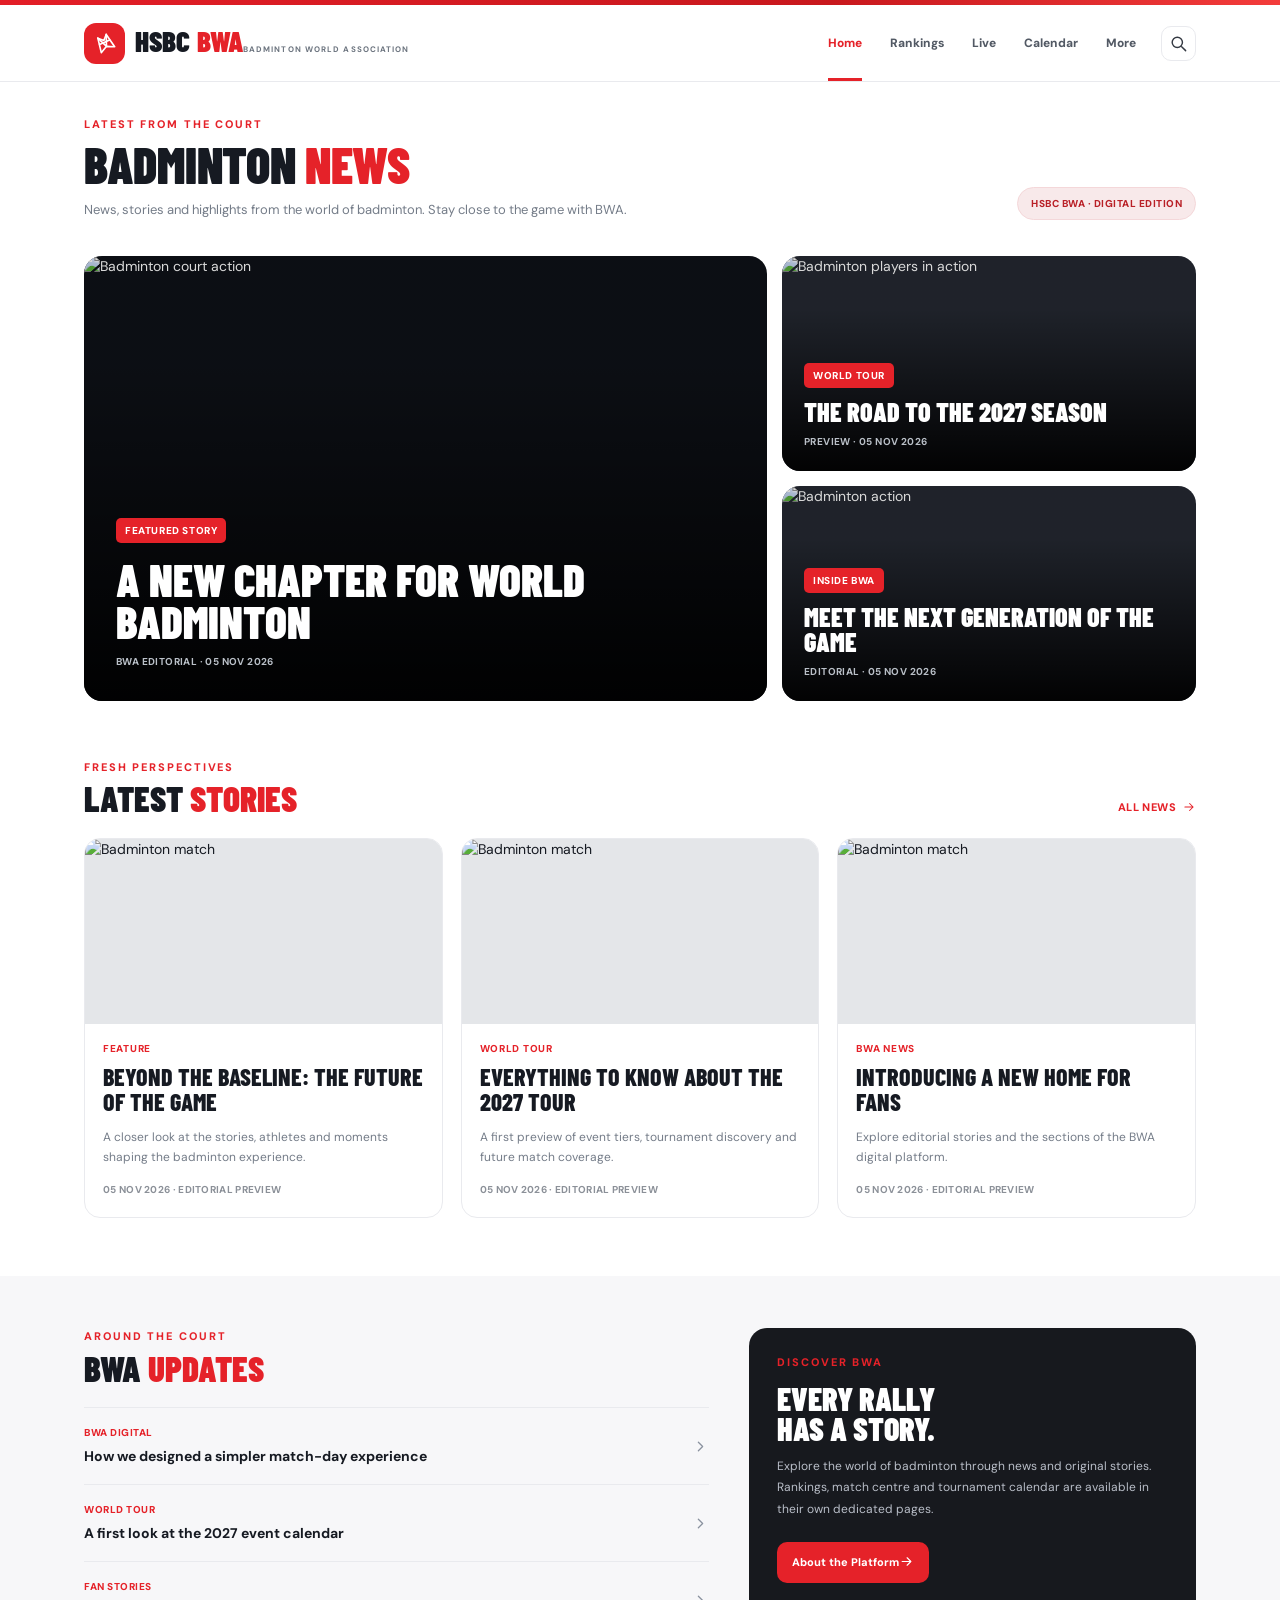
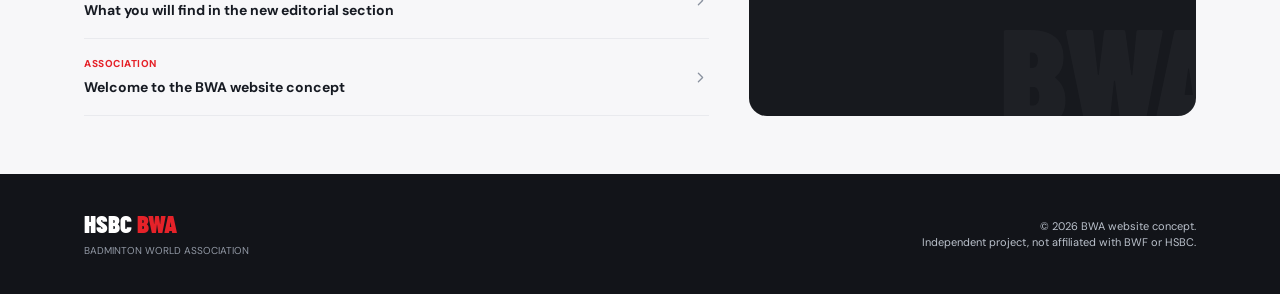
==== index.html @ 0c2446fe "Add files via upload" ====
<!doctype html><html lang="en"><head><meta charset="utf-8"><meta name="viewport" content="width=device-width,initial-scale=1"><meta name="theme-color" content="#171719"><meta name="description" content="HSBC BWA - Badminton World Association fan project concept website"><title>Home | HSBC BWA</title><link rel="stylesheet" href="styles.css"></head><body><div class="mini-top"></div><header class="header"><div class="wrap header-row"><a class="brand" href="index.html" aria-label="HSBC BWA Home"><span class="logo"><svg width="22" height="22" viewBox="0 0 24 24" fill="none" stroke="currentColor" stroke-width="1.8" stroke-linecap="round" stroke-linejoin="round" aria-hidden="true"><path d="M7 4 4 20l8-4 8 4-3-16-5 5z"/><path d="m7 4 5 12 5-12M6 11h12"/></svg></span><span><span class="brand-title">HSBC <span>BWA</span></span><span class="brand-sub">BADMINTON WORLD ASSOCIATION</span></span></a><nav class="desktop-nav" aria-label="Main navigation"><a href="index.html" class="desktop-link active">Home</a><a href="rankings.html" class="desktop-link ">Rankings</a><a href="live.html" class="desktop-link ">Live</a><a href="calendar.html" class="desktop-link ">Calendar</a><a href="more.html" class="desktop-link ">More</a></nav><button class="header-action" type="button" aria-label="Search site" id="searchOpen"><svg width="19" height="19" viewBox="0 0 24 24" fill="none" stroke="currentColor" stroke-width="1.8" stroke-linecap="round" stroke-linejoin="round" aria-hidden="true"><circle cx="10.5" cy="10.5" r="6.5"/><path d="m16 16 5 5"/></svg></button></div></header><main><section class="intro"><div class="wrap intro-grid"><div><div class="eyebrow">Latest from the court</div><h1>Badminton <span style="color:var(--red)">News</span></h1><p>News, stories and highlights from the world of badminton. Stay close to the game with BWA.</p></div><div class="edition">HSBC BWA · DIGITAL EDITION</div></div></section><section class="home-hero"><div class="wrap hero-grid"><a href="news.html" class="main-story"><img src="https://images.pexels.com/photos/8007478/pexels-photo-8007478.jpeg?auto=compress&cs=tinysrgb&w=1500" alt="Badminton court action"><div class="hero-copy"><span class="pill">Featured Story</span><h2>A NEW CHAPTER FOR WORLD BADMINTON</h2><div class="story-meta">BWA Editorial · 05 Nov 2026</div></div></a><div class="hero-sub"><a href="news.html" class="side-story"><img src="https://images.pexels.com/photos/8796050/pexels-photo-8796050.jpeg?auto=compress&cs=tinysrgb&w=900" alt="Badminton players in action"><div class="hero-copy"><span class="pill">World Tour</span><h3>THE ROAD TO THE 2027 SEASON</h3><div class="story-meta">Preview · 05 Nov 2026</div></div></a><a href="news.html" class="side-story"><img src="https://images.pexels.com/photos/8713604/pexels-photo-8713604.jpeg?auto=compress&cs=tinysrgb&w=900" alt="Badminton action"><div class="hero-copy"><span class="pill">Inside BWA</span><h3>MEET THE NEXT GENERATION OF THE GAME</h3><div class="story-meta">Editorial · 05 Nov 2026</div></div></a></div></div></section><section class="content-section"><div class="wrap"><div class="label-row"><div><div class="eyebrow">Fresh perspectives</div><h2 class="section-title">Latest <span>Stories</span></h2></div><a class="text-link" href="news.html">All News <svg width="14" height="14" viewBox="0 0 24 24" fill="none" stroke="currentColor" stroke-width="1.8" stroke-linecap="round" stroke-linejoin="round" aria-hidden="true"><path d="M5 12h14m-6-6 6 6-6 6"/></svg></a></div><div class="news-grid"><a class="news-card" href="news.html"><img src="https://images.pexels.com/photos/8007412/pexels-photo-8007412.jpeg?auto=compress&cs=tinysrgb&w=800" alt="Badminton match" loading="lazy"><div class="news-content"><div class="news-tag">Feature</div><h3>Beyond the Baseline: The Future of the Game</h3><p>A closer look at the stories, athletes and moments shaping the badminton experience.</p><div class="news-date">05 NOV 2026 · EDITORIAL PREVIEW</div></div></a><a class="news-card" href="news.html"><img src="https://images.pexels.com/photos/8713604/pexels-photo-8713604.jpeg?auto=compress&cs=tinysrgb&w=800" alt="Badminton match" loading="lazy"><div class="news-content"><div class="news-tag">World Tour</div><h3>Everything to Know About the 2027 Tour</h3><p>A first preview of event tiers, tournament discovery and future match coverage.</p><div class="news-date">05 NOV 2026 · EDITORIAL PREVIEW</div></div></a><a class="news-card" href="news.html"><img src="https://images.pexels.com/photos/8796050/pexels-photo-8796050.jpeg?auto=compress&cs=tinysrgb&w=800" alt="Badminton match" loading="lazy"><div class="news-content"><div class="news-tag">BWA News</div><h3>Introducing a New Home for Fans</h3><p>Explore editorial stories and the sections of the BWA digital platform.</p><div class="news-date">05 NOV 2026 · EDITORIAL PREVIEW</div></div></a></div></div></section><section class="content-section gray"><div class="wrap updates"><div><div class="label-row"><div><div class="eyebrow">Around the court</div><h2 class="section-title">BWA <span>Updates</span></h2></div></div><div class="updates-list"><a href="news.html" class="update-row"><span><small>BWA Digital</small><strong>How we designed a simpler match-day experience</strong></span><svg width="17" height="17" viewBox="0 0 24 24" fill="none" stroke="currentColor" stroke-width="1.8" stroke-linecap="round" stroke-linejoin="round" aria-hidden="true"><path d="m9 18 6-6-6-6"/></svg></a><a href="news.html" class="update-row"><span><small>World Tour</small><strong>A first look at the 2027 event calendar</strong></span><svg width="17" height="17" viewBox="0 0 24 24" fill="none" stroke="currentColor" stroke-width="1.8" stroke-linecap="round" stroke-linejoin="round" aria-hidden="true"><path d="m9 18 6-6-6-6"/></svg></a><a href="news.html" class="update-row"><span><small>Fan Stories</small><strong>What you will find in the new editorial section</strong></span><svg width="17" height="17" viewBox="0 0 24 24" fill="none" stroke="currentColor" stroke-width="1.8" stroke-linecap="round" stroke-linejoin="round" aria-hidden="true"><path d="m9 18 6-6-6-6"/></svg></a><a href="news.html" class="update-row"><span><small>Association</small><strong>Welcome to the BWA website concept</strong></span><svg width="17" height="17" viewBox="0 0 24 24" fill="none" stroke="currentColor" stroke-width="1.8" stroke-linecap="round" stroke-linejoin="round" aria-hidden="true"><path d="m9 18 6-6-6-6"/></svg></a></div></div><aside class="about-panel"><div class="eyebrow">Discover BWA</div><h3>Every Rally<br>Has a Story.</h3><p>Explore the world of badminton through news and original stories. Rankings, match centre and tournament calendar are available in their own dedicated pages.</p><a href="more.html">About the Platform <svg width="15" height="15" viewBox="0 0 24 24" fill="none" stroke="currentColor" stroke-width="1.8" stroke-linecap="round" stroke-linejoin="round" aria-hidden="true"><path d="M5 12h14m-6-6 6 6-6 6"/></svg></a></aside></div></section></main><footer class="site-footer"><div class="wrap footer-inner"><div><strong>HSBC <span>BWA</span></strong><br><small>BADMINTON WORLD ASSOCIATION</small></div><div class="footer-copy">© 2026 BWA website concept.<br>Independent project, not affiliated with BWF or HSBC.</div></div></footer><nav class="mobile-bottom" aria-label="Bottom navigation"><div class="bottom-row"><a href="index.html" class="bottom-link active " aria-label="Home"><span class="nav-icon"><svg width="23" height="23" viewBox="0 0 24 24" fill="none" stroke="currentColor" stroke-width="1.8" stroke-linecap="round" stroke-linejoin="round" aria-hidden="true"><path d="m3 10 9-7 9 7v10a1 1 0 0 1-1 1h-5v-7H9v7H4a1 1 0 0 1-1-1z"/></svg></span><span class="nav-text">Home</span></a><a href="rankings.html" class="bottom-link  " aria-label="Rankings"><span class="nav-icon"><svg width="23" height="23" viewBox="0 0 24 24" fill="none" stroke="currentColor" stroke-width="1.8" stroke-linecap="round" stroke-linejoin="round" aria-hidden="true"><circle cx="12" cy="8" r="5"/><path d="m8.2 12.5-2 9 5.8-3.3 5.8 3.3-2-9"/></svg></span><span class="nav-text">Rankings</span></a><a href="live.html" class="bottom-link  center-link" aria-label="Live"><span class="nav-icon"><svg width="26" height="26" viewBox="0 0 24 24" fill="none" stroke="currentColor" stroke-width="1.8" stroke-linecap="round" stroke-linejoin="round" aria-hidden="true"><path d="M7 4 4 20l8-4 8 4-3-16-5 5z"/><path d="m7 4 5 12 5-12M6 11h12"/></svg></span><span class="nav-text">Live</span></a><a href="calendar.html" class="bottom-link  " aria-label="Calendar"><span class="nav-icon"><svg width="23" height="23" viewBox="0 0 24 24" fill="none" stroke="currentColor" stroke-width="1.8" stroke-linecap="round" stroke-linejoin="round" aria-hidden="true"><rect x="3" y="5" width="18" height="16" rx="2"/><path d="M7 3v4m10-4v4M3 10h18"/></svg></span><span class="nav-text">Calendar</span></a><a href="more.html" class="bottom-link  " aria-label="More"><span class="nav-icon"><svg width="23" height="23" viewBox="0 0 24 24" fill="none" stroke="currentColor" stroke-width="1.8" stroke-linecap="round" stroke-linejoin="round" aria-hidden="true"><circle cx="12" cy="5" r="1"/><circle cx="12" cy="12" r="1"/><circle cx="12" cy="19" r="1"/></svg></span><span class="nav-text">More</span></a></div></nav><div class="search-dialog" id="searchDialog" role="dialog" aria-modal="true" aria-label="Search BWA"><div class="search-box"><div class="search-box-head"><h2>Search BWA</h2><button class="header-action" type="button" aria-label="Close search" id="searchClose"><svg width="18" height="18" viewBox="0 0 24 24" fill="none" stroke="currentColor" stroke-width="1.8" stroke-linecap="round" stroke-linejoin="round" aria-hidden="true"><path d="M5 5 19 19M19 5 5 19"/></svg></button></div><input id="siteSearch" type="search" placeholder="Search news, ranking, live..." autocomplete="off"><div class="search-results" id="searchResults"><small>Search pages on this website.</small></div></div></div><script src="app.js"></script></body></html>
---- styles.css ----
@import url('https://fonts.googleapis.com/css2?family=Barlow+Condensed:wght@500;600;700;800;900&family=DM+Sans:wght@400;500;600;700;800&display=swap');
:root{--red:#e52229;--ink:#161a22;--sub:#747c88;--line:#e9eaee;--soft:#f7f7f9;--dark:#141518;--radius:16px}
*{box-sizing:border-box}html{scroll-behavior:smooth}body{margin:0;font:14px/1.5 'DM Sans',Arial,sans-serif;color:var(--ink);background:#fff}a{color:inherit;text-decoration:none}button,input{font:inherit}button{cursor:pointer}img{display:block;max-width:100%}.wrap{max-width:1160px;padding:0 24px;margin:auto}.mini-top{height:5px;background:linear-gradient(90deg,#e31e27,#c8181d 65%,#f33c3b)}
.header{background:#fff;border-bottom:1px solid var(--line);position:sticky;top:0;z-index:60}.header-row{height:76px;display:flex;align-items:center;gap:25px}.brand{display:flex;align-items:center;gap:10px;flex:none}.logo{width:41px;height:41px;background:var(--red);border-radius:12px;display:grid;place-items:center;color:white}.logo svg{transform:rotate(-24deg)}.brand-title{font:900 29px/.83 'Barlow Condensed',sans-serif;letter-spacing:.1px;white-space:nowrap}.brand-title span{color:var(--red)}.brand-sub{font:700 8px/1.2 'DM Sans',sans-serif;letter-spacing:1.1px;margin-top:6px;color:#6b737e}.desktop-nav{display:flex;align-items:center;gap:28px;margin-left:auto;height:100%}.desktop-link{display:flex;align-items:center;height:100%;font-size:12px;font-weight:800;color:#525964;border-bottom:3px solid transparent;padding-top:3px}.desktop-link.active,.desktop-link:hover{color:var(--red);border-bottom-color:var(--red)}.header-action{border:1px solid var(--line);background:#fff;width:35px;height:35px;border-radius:10px;display:grid;place-items:center;color:#343942}.mobile-bottom{display:none}
.eyebrow{font-size:11px;font-weight:800;text-transform:uppercase;letter-spacing:1.9px;color:var(--red)}.label-row{display:flex;justify-content:space-between;align-items:end;gap:20px;margin:0 0 22px}.section-title{font:900 35px/.99 'Barlow Condensed',sans-serif;margin:6px 0 0;text-transform:uppercase}.section-title span{color:var(--red)}.text-link{font-size:11px;letter-spacing:.4px;font-weight:800;text-transform:uppercase;display:inline-flex;align-items:center;gap:6px;color:var(--red)}.text-link:hover{text-decoration:underline}.intro{padding:34px 0 16px}.intro-grid{display:flex;justify-content:space-between;align-items:center;gap:20px}.intro h1{font:900 50px/.97 'Barlow Condensed',sans-serif;text-transform:uppercase;letter-spacing:-.3px;margin:7px 0 12px}.intro p{color:var(--sub);margin:0;font-size:13px;max-width:560px}.edition{background:#f8e9ea;border:1px solid #f4d7d9;color:#b92027;align-self:flex-end;border-radius:99px;padding:8px 13px;font-weight:800;font-size:10px;letter-spacing:.5px;white-space:nowrap}
.home-hero{padding:20px 0 6px}.hero-grid{display:grid;grid-template-columns:1.65fr 1fr;gap:15px}.main-story{min-height:445px;border-radius:18px;overflow:hidden;position:relative;background:#0e1117;color:white;display:flex;align-items:flex-end}.main-story img,.side-story img{position:absolute;width:100%;height:100%;object-fit:cover;inset:0;transition:transform .5s}.main-story:hover img,.side-story:hover img{transform:scale(1.04)}.main-story:after,.side-story:after{content:'';position:absolute;inset:0;background:linear-gradient(0deg,rgba(0,0,0,.94),rgba(0,0,0,.15) 75%)}.hero-copy{position:relative;z-index:2;padding:32px;width:100%}.pill{display:inline-block;background:var(--red);border-radius:5px;font-weight:800;font-size:10px;letter-spacing:.6px;padding:5px 9px;color:#fff;text-transform:uppercase}.main-story h2{font:900 45px/.94 'Barlow Condensed';margin:15px 0 11px;text-transform:uppercase;max-width:590px}.story-meta{font-size:10px;font-weight:700;color:#bac0c8;text-transform:uppercase;letter-spacing:.4px}.hero-sub{display:grid;gap:15px;grid-template-rows:1fr 1fr}.side-story{min-height:215px;position:relative;background:#242831;overflow:hidden;border-radius:18px;display:flex;align-items:flex-end;color:#fff}.side-story .hero-copy{padding:22px}.side-story h3{font:900 26px/.97 'Barlow Condensed';text-transform:uppercase;margin:11px 0 9px}
.content-section{padding:52px 0 58px}.content-section.gray{background:var(--soft)}.news-grid{display:grid;grid-template-columns:repeat(3,1fr);gap:18px}.news-card{background:#fff;border:1px solid var(--line);border-radius:16px;overflow:hidden;display:flex;flex-direction:column;transition:transform .2s,box-shadow .2s}.news-card:hover{transform:translateY(-3px);box-shadow:0 12px 30px #11111113}.news-card img{width:100%;height:185px;object-fit:cover;background:#e4e6e9}.news-content{padding:17px 18px 20px}.news-tag{color:var(--red);font-size:10px;letter-spacing:.7px;font-weight:800;text-transform:uppercase}.news-card h3{font:800 24px/1.04 'Barlow Condensed';text-transform:uppercase;margin:9px 0 12px}.news-card p{color:var(--sub);font-size:12px;line-height:1.7;margin:0 0 15px}.news-date{font-size:10px;color:#8b9098;font-weight:700;letter-spacing:.3px}.updates{display:grid;grid-template-columns:1.4fr 1fr;gap:40px}.updates-list{border-top:1px solid var(--line)}.update-row{display:flex;justify-content:space-between;align-items:center;gap:16px;border-bottom:1px solid var(--line);padding:17px 0}.update-row strong{font-size:14px;line-height:1.4}.update-row small{display:block;font-size:10px;font-weight:800;color:var(--red);text-transform:uppercase;letter-spacing:.5px;margin-bottom:6px}.update-row svg{color:#8a929f;flex:none}.about-panel{background:#17191e;border-radius:18px;padding:26px 28px;color:#fff;position:relative;overflow:hidden}.about-panel:after{content:'BWA';font:900 140px 'Barlow Condensed';position:absolute;right:-30px;bottom:-40px;color:#ffffff08;pointer-events:none}.about-panel h3{font:900 32px/.95 'Barlow Condensed';margin:12px 0;text-transform:uppercase}.about-panel p{position:relative;color:#b9bec8;font-size:12px;line-height:1.8}.about-panel a{position:relative;display:inline-flex;margin-top:10px;background:var(--red);font-size:11px;font-weight:800;padding:12px 15px;border-radius:10px}
.inner-main{padding:38px 0 85px;min-height:65vh;background:var(--soft)}.inner-heading{margin-bottom:27px}.inner-heading h1{font:900 54px/.95 'Barlow Condensed';margin:6px 0 9px;text-transform:uppercase}.inner-heading p{margin:0;color:var(--sub);font-size:13px;max-width:620px}.panel{background:white;border:1px solid var(--line);border-radius:17px;overflow:hidden}.tab-row{display:flex;border-bottom:1px solid var(--line);overflow-x:auto;scrollbar-width:none}.tab-btn{border:0;background:white;flex:none;padding:17px 22px;color:#68717d;font-weight:800;font-size:11px}.tab-btn.active{color:var(--red);box-shadow:inset 0 -3px var(--red)}.rank-table{width:100%;border-collapse:collapse}.rank-table th{font-size:10px;letter-spacing:1px;text-transform:uppercase;text-align:left;color:#8e96a0;background:#fafafb;padding:15px 20px}.rank-table td{padding:16px 20px;border-bottom:1px solid var(--line);font-size:13px}.rank-table tr:last-child td{border-bottom:0}.rank-index{font:800 22px 'Barlow Condensed';color:var(--red)}.flag{font-size:19px}.note{margin:14px 0 0;color:#79818d;font-size:11px;line-height:1.6}.events{display:grid;grid-template-columns:repeat(2,1fr);gap:15px}.event{background:#fff;border:1px solid var(--line);border-radius:17px;padding:20px;display:flex;gap:18px;align-items:flex-start}.date-chip{min-width:62px;background:#f6eded;border-radius:13px;text-align:center;padding:12px 6px;font:900 30px/.86 'Barlow Condensed';color:var(--red)}.date-chip small{display:block;font:800 10px 'DM Sans';margin-top:7px}.event h3{font:900 26px/1 'Barlow Condensed';margin:4px 0 8px;text-transform:uppercase}.event p{margin:0 0 8px;font-size:12px;color:var(--sub)}.event .tag{font-size:10px;font-weight:800;color:var(--red);text-transform:uppercase;letter-spacing:.5px}.live-status{display:flex;align-items:center;gap:8px;background:#fff7ee;border:1px solid #ffe2bc;border-radius:13px;color:#956025;padding:12px 15px;font-size:12px;margin-bottom:18px}.live-status span{width:7px;height:7px;background:#d98d38;border-radius:100%}.score-grid{display:grid;grid-template-columns:repeat(2,1fr);gap:16px}.score-card{border:1px solid var(--line);border-radius:16px;background:#fff;overflow:hidden}.score-head{display:flex;justify-content:space-between;align-items:center;background:#fafafa;padding:13px 17px;font-size:10px;letter-spacing:.4px;font-weight:800;color:#69717c;text-transform:uppercase}.score-head .badge{color:#9a602b;background:#fff0df;padding:4px 7px;border-radius:6px}.player{display:flex;align-items:center;gap:10px;padding:15px 17px;border-bottom:1px solid #f1f2f4}.player:last-child{border:0}.player strong{font-size:13px;flex:1}.games{font-size:16px;font-weight:800;color:#9da4ae}.games strong{color:#1d222c;margin-left:9px;font-size:18px}.more-cards{display:grid;grid-template-columns:repeat(3,1fr);gap:17px}.more-card{border:1px solid var(--line);border-radius:17px;background:white;padding:23px;display:flex;flex-direction:column;gap:10px}.more-card svg{color:var(--red)}.more-card strong{font:900 25px 'Barlow Condensed';text-transform:uppercase}.more-card small{font-size:12px;color:var(--sub)}
.site-footer{background:#121419;color:#bbc2cc;padding:34px 0}.footer-inner{display:flex;justify-content:space-between;gap:20px;align-items:center}.site-footer strong{font:900 25px 'Barlow Condensed';color:#fff}.site-footer strong span{color:var(--red)}.site-footer small{font-size:10px;color:#9299a5}.footer-copy{font-size:11px;text-align:right}
.search-dialog{display:none;position:fixed;z-index:200;inset:0;background:#0009;place-items:center;padding:20px}.search-dialog.open{display:grid}.search-box{border-radius:20px;background:white;padding:24px;width:min(520px,100%)}.search-box-head{display:flex;align-items:center;justify-content:space-between}.search-box h2{font:900 30px 'Barlow Condensed';margin:0 0 12px}.search-box input{width:100%;padding:13px;border:1px solid #d8dce3;border-radius:12px;outline:none}.search-results{margin-top:14px;display:grid;gap:5px}.search-results a{display:flex;padding:10px;border-radius:8px;background:#f7f7f8;font-size:13px;font-weight:700}
@media(max-width:900px){.desktop-nav{gap:15px}.desktop-link{font-size:11px}.news-grid{gap:12px}.updates{gap:20px}.main-story h2{font-size:38px}}
@media(max-width:700px){.wrap{padding:0 16px}.header-row{height:60px}.brand-title{font-size:25px}.brand-sub{font-size:7.1px;letter-spacing:.85px}.logo{width:34px;height:34px;border-radius:10px}.desktop-nav{display:none}.header-action{margin-left:auto;width:33px;height:33px}.intro{padding:24px 0 4px}.intro h1{font-size:41px;margin-bottom:8px}.intro p{font-size:12px}.edition{display:none}.home-hero{padding-top:16px}.hero-grid{grid-template-columns:1fr;gap:10px}.main-story{min-height:345px}.main-story h2{font-size:37px}.hero-copy{padding:22px}.hero-sub{grid-template-columns:1fr 1fr;grid-template-rows:1fr;gap:10px}.side-story{min-height:170px}.side-story .hero-copy{padding:14px}.side-story h3{font-size:21px}.side-story .story-meta{font-size:9px}.side-story .pill{font-size:8px;padding:4px 7px}.content-section{padding:37px 0 45px}.section-title{font-size:30px}.news-grid{grid-template-columns:repeat(2,minmax(0,1fr));gap:12px}.news-card img{height:130px}.news-content{padding:13px}.news-card h3{font-size:21px}.news-card p{font-size:11px}.news-date{font-size:9px}.updates{grid-template-columns:1fr;gap:20px}.inner-main{padding:28px 0 45px;min-height:calc(100vh - 175px)}.inner-heading h1{font-size:43px}.inner-heading p{font-size:12px}.events,.score-grid,.more-cards{grid-template-columns:1fr}.rank-table th,.rank-table td{padding:13px 10px}.rank-table th{font-size:9px}.rank-table td{font-size:12px}.tab-btn{padding:15px 13px;font-size:10px}.site-footer{padding:28px 0 95px}.footer-inner{display:block}.footer-copy{text-align:left;margin-top:12px}.mobile-bottom{display:block;position:fixed;z-index:100;bottom:0;left:0;right:0;height:calc(65px + env(safe-area-inset-bottom));background:#171719;border-top:1px solid #ffffff17;box-shadow:0 -8px 30px #0002;padding-bottom:env(safe-area-inset-bottom)}.bottom-row{height:65px;display:grid;grid-template-columns:repeat(5,1fr);align-items:stretch;max-width:600px;margin:auto}.bottom-link{display:flex;flex-direction:column;align-items:center;justify-content:center;gap:4px;color:#bcbcc0;font-size:10px;font-weight:700;position:relative;min-width:0}.bottom-link.active{color:#fa343b}.nav-icon{height:23px;display:grid;place-items:center}.bottom-link.center-link .nav-icon{width:52px;height:52px;border-radius:50%;background:linear-gradient(145deg,#f33337,#c91921);color:white;box-shadow:0 4px 13px #0004;position:absolute;top:-18px;border:4px solid #171719}.bottom-link.center-link{justify-content:end;padding-bottom:9px}.bottom-link.center-link .nav-text{color:#fff}.bottom-link.center-link.active .nav-text{color:#ff5056}.bottom-link.center-link .nav-icon svg{width:24px;height:24px}.bottom-link:focus-visible{outline:2px solid white;outline-offset:-3px}.site-footer{margin-bottom:0}}
@media(max-width:370px){.brand-sub{letter-spacing:.25px}.brand-title{font-size:23px}.main-story{min-height:300px}.main-story h2{font-size:32px}.side-story h3{font-size:19px}.bottom-link{font-size:9px}}
@media(prefers-reduced-motion:reduce){*,*:before,*:after{scroll-behavior:auto!important;transition:none!important}}
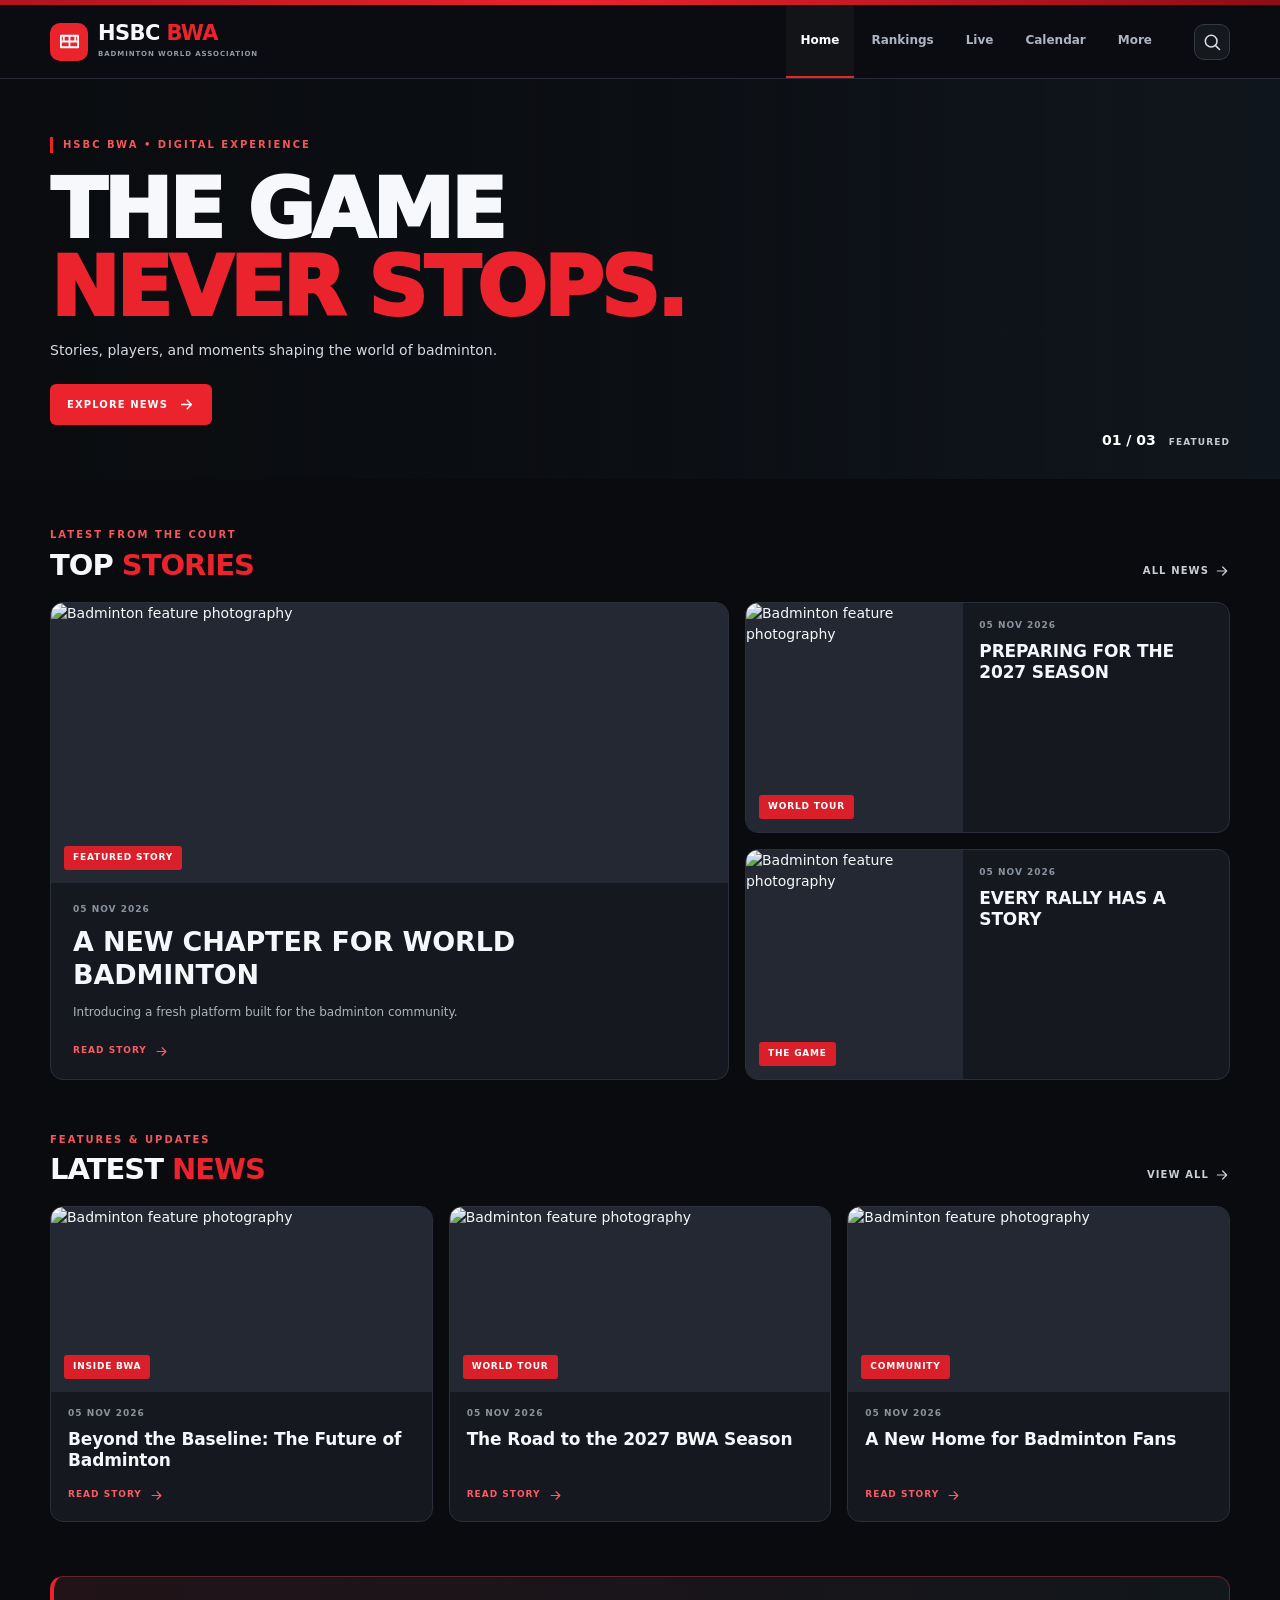
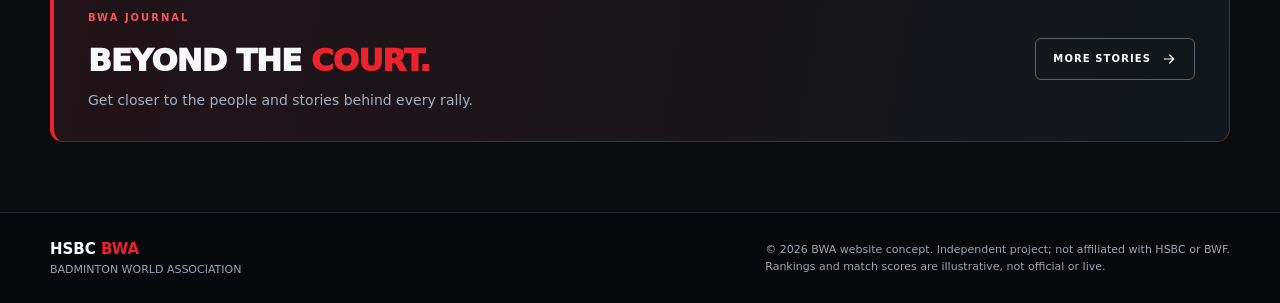
==== commit d4f4eeeb: "Add files via upload" ====
--- a/index.html
+++ b/index.html
@@ -1 +1,48 @@
-<!doctype html><html lang="en"><head><meta charset="utf-8"><meta name="viewport" content="width=device-width,initial-scale=1"><meta name="theme-color" content="#171719"><meta name="description" content="HSBC BWA - Badminton World Association fan project concept website"><title>Home | HSBC BWA</title><link rel="stylesheet" href="styles.css"></head><body><div class="mini-top"></div><header class="header"><div class="wrap header-row"><a class="brand" href="index.html" aria-label="HSBC BWA Home"><span class="logo"><svg width="22" height="22" viewBox="0 0 24 24" fill="none" stroke="currentColor" stroke-width="1.8" stroke-linecap="round" stroke-linejoin="round" aria-hidden="true"><path d="M7 4 4 20l8-4 8 4-3-16-5 5z"/><path d="m7 4 5 12 5-12M6 11h12"/></svg></span><span><span class="brand-title">HSBC <span>BWA</span></span><span class="brand-sub">BADMINTON WORLD ASSOCIATION</span></span></a><nav class="desktop-nav" aria-label="Main navigation"><a href="index.html" class="desktop-link active">Home</a><a href="rankings.html" class="desktop-link ">Rankings</a><a href="live.html" class="desktop-link ">Live</a><a href="calendar.html" class="desktop-link ">Calendar</a><a href="more.html" class="desktop-link ">More</a></nav><button class="header-action" type="button" aria-label="Search site" id="searchOpen"><svg width="19" height="19" viewBox="0 0 24 24" fill="none" stroke="currentColor" stroke-width="1.8" stroke-linecap="round" stroke-linejoin="round" aria-hidden="true"><circle cx="10.5" cy="10.5" r="6.5"/><path d="m16 16 5 5"/></svg></button></div></header><main><section class="intro"><div class="wrap intro-grid"><div><div class="eyebrow">Latest from the court</div><h1>Badminton <span style="color:var(--red)">News</span></h1><p>News, stories and highlights from the world of badminton. Stay close to the game with BWA.</p></div><div class="edition">HSBC BWA · DIGITAL EDITION</div></div></section><section class="home-hero"><div class="wrap hero-grid"><a href="news.html" class="main-story"><img src="https://images.pexels.com/photos/8007478/pexels-photo-8007478.jpeg?auto=compress&cs=tinysrgb&w=1500" alt="Badminton court action"><div class="hero-copy"><span class="pill">Featured Story</span><h2>A NEW CHAPTER FOR WORLD BADMINTON</h2><div class="story-meta">BWA Editorial · 05 Nov 2026</div></div></a><div class="hero-sub"><a href="news.html" class="side-story"><img src="https://images.pexels.com/photos/8796050/pexels-photo-8796050.jpeg?auto=compress&cs=tinysrgb&w=900" alt="Badminton players in action"><div class="hero-copy"><span class="pill">World Tour</span><h3>THE ROAD TO THE 2027 SEASON</h3><div class="story-meta">Preview · 05 Nov 2026</div></div></a><a href="news.html" class="side-story"><img src="https://images.pexels.com/photos/8713604/pexels-photo-8713604.jpeg?auto=compress&cs=tinysrgb&w=900" alt="Badminton action"><div class="hero-copy"><span class="pill">Inside BWA</span><h3>MEET THE NEXT GENERATION OF THE GAME</h3><div class="story-meta">Editorial · 05 Nov 2026</div></div></a></div></div></section><section class="content-section"><div class="wrap"><div class="label-row"><div><div class="eyebrow">Fresh perspectives</div><h2 class="section-title">Latest <span>Stories</span></h2></div><a class="text-link" href="news.html">All News <svg width="14" height="14" viewBox="0 0 24 24" fill="none" stroke="currentColor" stroke-width="1.8" stroke-linecap="round" stroke-linejoin="round" aria-hidden="true"><path d="M5 12h14m-6-6 6 6-6 6"/></svg></a></div><div class="news-grid"><a class="news-card" href="news.html"><img src="https://images.pexels.com/photos/8007412/pexels-photo-8007412.jpeg?auto=compress&cs=tinysrgb&w=800" alt="Badminton match" loading="lazy"><div class="news-content"><div class="news-tag">Feature</div><h3>Beyond the Baseline: The Future of the Game</h3><p>A closer look at the stories, athletes and moments shaping the badminton experience.</p><div class="news-date">05 NOV 2026 · EDITORIAL PREVIEW</div></div></a><a class="news-card" href="news.html"><img src="https://images.pexels.com/photos/8713604/pexels-photo-8713604.jpeg?auto=compress&cs=tinysrgb&w=800" alt="Badminton match" loading="lazy"><div class="news-content"><div class="news-tag">World Tour</div><h3>Everything to Know About the 2027 Tour</h3><p>A first preview of event tiers, tournament discovery and future match coverage.</p><div class="news-date">05 NOV 2026 · EDITORIAL PREVIEW</div></div></a><a class="news-card" href="news.html"><img src="https://images.pexels.com/photos/8796050/pexels-photo-8796050.jpeg?auto=compress&cs=tinysrgb&w=800" alt="Badminton match" loading="lazy"><div class="news-content"><div class="news-tag">BWA News</div><h3>Introducing a New Home for Fans</h3><p>Explore editorial stories and the sections of the BWA digital platform.</p><div class="news-date">05 NOV 2026 · EDITORIAL PREVIEW</div></div></a></div></div></section><section class="content-section gray"><div class="wrap updates"><div><div class="label-row"><div><div class="eyebrow">Around the court</div><h2 class="section-title">BWA <span>Updates</span></h2></div></div><div class="updates-list"><a href="news.html" class="update-row"><span><small>BWA Digital</small><strong>How we designed a simpler match-day experience</strong></span><svg width="17" height="17" viewBox="0 0 24 24" fill="none" stroke="currentColor" stroke-width="1.8" stroke-linecap="round" stroke-linejoin="round" aria-hidden="true"><path d="m9 18 6-6-6-6"/></svg></a><a href="news.html" class="update-row"><span><small>World Tour</small><strong>A first look at the 2027 event calendar</strong></span><svg width="17" height="17" viewBox="0 0 24 24" fill="none" stroke="currentColor" stroke-width="1.8" stroke-linecap="round" stroke-linejoin="round" aria-hidden="true"><path d="m9 18 6-6-6-6"/></svg></a><a href="news.html" class="update-row"><span><small>Fan Stories</small><strong>What you will find in the new editorial section</strong></span><svg width="17" height="17" viewBox="0 0 24 24" fill="none" stroke="currentColor" stroke-width="1.8" stroke-linecap="round" stroke-linejoin="round" aria-hidden="true"><path d="m9 18 6-6-6-6"/></svg></a><a href="news.html" class="update-row"><span><small>Association</small><strong>Welcome to the BWA website concept</strong></span><svg width="17" height="17" viewBox="0 0 24 24" fill="none" stroke="currentColor" stroke-width="1.8" stroke-linecap="round" stroke-linejoin="round" aria-hidden="true"><path d="m9 18 6-6-6-6"/></svg></a></div></div><aside class="about-panel"><div class="eyebrow">Discover BWA</div><h3>Every Rally<br>Has a Story.</h3><p>Explore the world of badminton through news and original stories. Rankings, match centre and tournament calendar are available in their own dedicated pages.</p><a href="more.html">About the Platform <svg width="15" height="15" viewBox="0 0 24 24" fill="none" stroke="currentColor" stroke-width="1.8" stroke-linecap="round" stroke-linejoin="round" aria-hidden="true"><path d="M5 12h14m-6-6 6 6-6 6"/></svg></a></aside></div></section></main><footer class="site-footer"><div class="wrap footer-inner"><div><strong>HSBC <span>BWA</span></strong><br><small>BADMINTON WORLD ASSOCIATION</small></div><div class="footer-copy">© 2026 BWA website concept.<br>Independent project, not affiliated with BWF or HSBC.</div></div></footer><nav class="mobile-bottom" aria-label="Bottom navigation"><div class="bottom-row"><a href="index.html" class="bottom-link active " aria-label="Home"><span class="nav-icon"><svg width="23" height="23" viewBox="0 0 24 24" fill="none" stroke="currentColor" stroke-width="1.8" stroke-linecap="round" stroke-linejoin="round" aria-hidden="true"><path d="m3 10 9-7 9 7v10a1 1 0 0 1-1 1h-5v-7H9v7H4a1 1 0 0 1-1-1z"/></svg></span><span class="nav-text">Home</span></a><a href="rankings.html" class="bottom-link  " aria-label="Rankings"><span class="nav-icon"><svg width="23" height="23" viewBox="0 0 24 24" fill="none" stroke="currentColor" stroke-width="1.8" stroke-linecap="round" stroke-linejoin="round" aria-hidden="true"><circle cx="12" cy="8" r="5"/><path d="m8.2 12.5-2 9 5.8-3.3 5.8 3.3-2-9"/></svg></span><span class="nav-text">Rankings</span></a><a href="live.html" class="bottom-link  center-link" aria-label="Live"><span class="nav-icon"><svg width="26" height="26" viewBox="0 0 24 24" fill="none" stroke="currentColor" stroke-width="1.8" stroke-linecap="round" stroke-linejoin="round" aria-hidden="true"><path d="M7 4 4 20l8-4 8 4-3-16-5 5z"/><path d="m7 4 5 12 5-12M6 11h12"/></svg></span><span class="nav-text">Live</span></a><a href="calendar.html" class="bottom-link  " aria-label="Calendar"><span class="nav-icon"><svg width="23" height="23" viewBox="0 0 24 24" fill="none" stroke="currentColor" stroke-width="1.8" stroke-linecap="round" stroke-linejoin="round" aria-hidden="true"><rect x="3" y="5" width="18" height="16" rx="2"/><path d="M7 3v4m10-4v4M3 10h18"/></svg></span><span class="nav-text">Calendar</span></a><a href="more.html" class="bottom-link  " aria-label="More"><span class="nav-icon"><svg width="23" height="23" viewBox="0 0 24 24" fill="none" stroke="currentColor" stroke-width="1.8" stroke-linecap="round" stroke-linejoin="round" aria-hidden="true"><circle cx="12" cy="5" r="1"/><circle cx="12" cy="12" r="1"/><circle cx="12" cy="19" r="1"/></svg></span><span class="nav-text">More</span></a></div></nav><div class="search-dialog" id="searchDialog" role="dialog" aria-modal="true" aria-label="Search BWA"><div class="search-box"><div class="search-box-head"><h2>Search BWA</h2><button class="header-action" type="button" aria-label="Close search" id="searchClose"><svg width="18" height="18" viewBox="0 0 24 24" fill="none" stroke="currentColor" stroke-width="1.8" stroke-linecap="round" stroke-linejoin="round" aria-hidden="true"><path d="M5 5 19 19M19 5 5 19"/></svg></button></div><input id="siteSearch" type="search" placeholder="Search news, ranking, live..." autocomplete="off"><div class="search-results" id="searchResults"><small>Search pages on this website.</small></div></div></div><script src="app.js"></script></body></html>+<!doctype html><html lang="en"><head><meta charset="UTF-8"><meta name="viewport" content="width=device-width,initial-scale=1"><meta name="theme-color" content="#090b0f"><meta name="description" content="HSBC BWA — Black and red badminton news, rankings and match centre."><title>Home | HSBC BWA</title><style>
+:root{--bg:#090b0f;--bg2:#111419;--panel:#15191f;--border:#2a2f39;--white:#f7f8fb;--muted:#999fac;--red:#eb232d;--red2:#ae151e;--radius:13px;--font:Inter,system-ui,-apple-system,BlinkMacSystemFont,"Segoe UI",Arial,sans-serif}*{box-sizing:border-box}html{scroll-behavior:auto}body{margin:0;background:var(--bg);color:var(--white);font:14px/1.55 var(--font);-webkit-font-smoothing:antialiased}a{text-decoration:none;color:inherit}button,input{font:inherit}button{cursor:pointer}img{display:block;width:100%;object-fit:cover}svg{flex:none}h1,h2,h3,p{margin-top:0}em{font-style:normal;color:var(--red)}[hidden]{display:none!important}.container{width:min(1180px,100% - 44px);margin:auto}.eyebrow{font-size:10px;letter-spacing:2px;color:#f3565d;font-weight:850}.mini-top{height:5px;background:linear-gradient(90deg,var(--red2),var(--red) 45%,#8c0d16)}.header{height:74px;position:sticky;top:0;z-index:50;background:rgba(11,13,18,.96);border-bottom:1px solid #272b35;backdrop-filter:blur(16px)}.header-inner{display:flex;align-items:center;height:100%;gap:18px}.brand{display:flex;align-items:center;gap:10px;white-space:nowrap}.logo{background:var(--red);height:38px;width:38px;border-radius:10px;display:grid;place-items:center;color:#fff}.brand-copy strong{display:block;font-weight:900;letter-spacing:-.6px;font-size:21px;line-height:1}.brand-copy strong span{color:var(--red)}.brand-copy small{display:block;color:#929aa7;font-weight:700;letter-spacing:.9px;font-size:7px;margin-top:5px}.topnav{display:flex;gap:2px;margin-left:auto;height:100%;align-items:center}.topnav .nav-link{height:100%;padding:0 15px;display:flex;align-items:center;justify-content:center;border-bottom:2px solid transparent;font-size:12px;font-weight:750;color:#aeb5c1;transition:color .18s,background .18s}.topnav .nav-link:hover,.topnav .nav-link.active{color:white;border-bottom-color:var(--red);background:#ffffff08}.topnav .nav-glyph{display:none}.search-trigger{width:36px;height:36px;display:grid;place-items:center;border:1px solid #343a46;border-radius:10px;background:#15191e;color:#d9dce2;margin-left:9px}.search-trigger:hover{border-color:#df3238}.page{animation:pageIn .22s ease both;min-height:60vh}@keyframes pageIn{from{opacity:.55;transform:translateY(5px)}to{opacity:1;transform:translateY(0)}}.page-hero-home{position:relative;height:400px;overflow:hidden;background:#111820}.hero-image{position:absolute;inset:0;background-size:cover;background-position:center 46%;filter:saturate(.7)}.hero-inner{height:100%;display:flex;align-items:center;position:relative}.hero-copy{max-width:680px}.red-mark{display:inline-block;border-left:3px solid var(--red);padding-left:10px}.hero-copy h1{font-weight:950;font-size:clamp(47px,6.4vw,86px);line-height:.95;letter-spacing:-3px;margin:16px 0 14px}.hero-copy p{color:#d6dae3;font-size:14px;max-width:470px;margin-bottom:22px}.primary-button,.outline-button{display:inline-flex;align-items:center;gap:10px;border-radius:6px;padding:12px 17px;background:var(--red);color:white;font-weight:850;font-size:10px;letter-spacing:1.1px}.outline-button{background:transparent;border:1px solid #5a626f}.primary-button:hover{background:#fa3942}.hero-index{position:absolute;bottom:27px;right:0;font-weight:900;color:#fff}.hero-index span{margin-left:8px;font-size:9px;color:#c5cad2;letter-spacing:1.1px}.home-body{padding:44px 0 70px}.section-title{display:flex;align-items:end;justify-content:space-between;gap:10px;margin-bottom:20px}.section-title h2{font-size:29px;letter-spacing:-1px;line-height:1.1;margin:5px 0 0;font-weight:900}.section-more{display:flex;align-items:center;gap:5px;color:#c9ced7;font-size:10px;font-weight:850;letter-spacing:1.1px;white-space:nowrap;padding-bottom:3px}.section-more:hover{color:var(--red)}.feature-grid{display:grid;grid-template-columns:1.4fr 1fr;gap:16px}.side-stack{display:grid;grid-template-rows:1fr 1fr;gap:16px}.story-card{background:var(--panel);border:1px solid var(--border);border-radius:var(--radius);overflow:hidden;display:flex;flex-direction:column;min-width:0}.story-photo{position:relative;display:block;height:166px;overflow:hidden;background:#232832}.story-photo img{height:100%;transition:transform .35s ease;filter:saturate(.8)}.story-card:hover img{transform:scale(1.045)}.photo-tag{position:absolute;left:13px;bottom:13px;color:#fff;background:#d91f2a;padding:5px 9px;font-weight:850;letter-spacing:.8px;font-size:9px;border-radius:3px}.story-content{padding:15px 17px 18px;flex:1;display:flex;flex-direction:column;align-items:flex-start}.story-content .meta{color:#8b93a0;font-size:9px;font-weight:750;letter-spacing:1px}.story-content h3{font-size:17px;line-height:1.25;letter-spacing:-.15px;font-weight:850;margin:8px 0;color:#f6f7fa}.story-content p{font-size:12px;color:#adb3bf;margin:3px 0 14px}.read-link{display:inline-flex;align-items:center;gap:7px;color:#fb5b65;font-size:9px;letter-spacing:1px;font-weight:850;margin-top:auto;padding-top:8px}.feature .story-photo{height:280px}.feature .story-content{padding:20px 22px}.feature .story-content h3{font-size:27px}.side-stack .story-card{display:grid;grid-template-columns:45% 55%;min-height:0}.side-stack .story-photo{height:100%;min-height:165px}.side-stack .story-content{padding:16px}.side-stack .story-content h3{font-size:17px}.side-stack .read-link{display:none}.section-gap{margin-top:48px}.cards-three{display:grid;grid-template-columns:repeat(3,1fr);gap:16px}.cards-three .story-photo{height:185px}.home-bottom{margin-top:54px;background:linear-gradient(100deg,#211318,#11171c);border:1px solid #60262b;border-left:4px solid var(--red);border-radius:var(--radius);padding:29px 34px;display:flex;align-items:center;justify-content:space-between;gap:20px}.home-bottom h2{margin:9px 0 6px;font-size:31px;font-weight:950;letter-spacing:-1px}.home-bottom p{margin:0;color:#a6afbe}.interior{padding:54px 0 95px}.page-head{margin-bottom:27px;padding-bottom:22px;border-bottom:1px solid var(--border)}.page-head h1{font-size:clamp(32px,5vw,53px);font-weight:950;letter-spacing:-2px;line-height:1.05;margin:9px 0}.page-head p{max-width:620px;font-size:13px;color:#9fa6b3;margin:0}.surface{background:var(--panel);border:1px solid var(--border);border-radius:var(--radius);overflow:hidden}.surface-top{padding:17px 20px;display:flex;align-items:center;justify-content:space-between;gap:12px}.surface-top strong{font-size:13px;letter-spacing:.7px}.quiet-label{color:#8e95a1;font-size:10px;font-weight:700}.tabs{display:flex;overflow-x:auto;border-bottom:1px solid var(--border);border-top:1px solid var(--border);scrollbar-width:none}.tab{flex:1;min-width:140px;background:#1b2027;color:#aab1bd;border:0;border-bottom:3px solid transparent;padding:13px 10px;font-size:10px;font-weight:850;letter-spacing:.8px}.tab.active{border-color:var(--red);color:white;background:#2b1b21}.rank-row{padding:17px 20px;border-bottom:1px solid #282d35;display:flex;align-items:center;gap:17px}.rank-row:last-child{border-bottom:0}.rank-number{font-weight:900;font-size:22px;width:30px;color:#8f98a8}.rank-row:first-child .rank-number{color:#fd5962}.rank-flag{font-size:23px}.rank-person{flex:1}.rank-person strong{font-size:14px;display:block}.rank-person small{color:#8993a1;font-size:10px}.rank-points{font-weight:850;font-size:11px;color:#8e97a6}.live-status{display:flex;align-items:center;gap:9px;font-size:11px;font-weight:850;letter-spacing:1px;margin-bottom:18px}.pulse-dot{width:9px;height:9px;border-radius:50%;background:var(--red);box-shadow:0 0 0 4px #ee27311d}.live-grid{display:grid;grid-template-columns:repeat(2,1fr);gap:17px}.match-card{background:var(--panel);border:1px solid var(--border);border-radius:var(--radius);padding:20px}.match-top,.match-bottom{display:flex;align-items:center;justify-content:space-between;gap:10px;font-size:10px;color:#929aaa;font-weight:800;letter-spacing:.5px}.demo-tag,.event-status{padding:5px 8px;color:#fe777b;border:1px solid #71303a;border-radius:5px;font-size:9px;white-space:nowrap}.match-player{display:flex;align-items:center;justify-content:space-between;padding:17px 0;border-bottom:1px solid var(--border);gap:10px}.match-player strong{font-size:14px}.match-player small{margin-left:8px;color:#8d95a1}.match-player b{font-size:18px;white-space:nowrap}.match-player b i{font-style:normal;color:#717b8b;margin-left:9px}.match-bottom{margin-top:15px}.info-note{font-size:11px;color:#9099a6;margin-top:20px}.season-bar{display:flex;justify-content:space-between;align-items:center;padding:15px 18px;background:#31171e;border:1px solid #722e38;border-radius:10px;margin-bottom:14px;font-size:11px;font-weight:850;letter-spacing:1px}.events{display:grid;gap:12px}.event{display:flex;align-items:center;gap:20px;padding:20px;background:var(--panel);border:1px solid var(--border);border-radius:11px}.event-date{width:62px;height:66px;border-radius:8px;background:#24232b;border:1px solid #3e343e;display:flex;align-items:center;justify-content:center;flex-direction:column;flex:none}.event-date strong{font-size:27px;line-height:1;font-weight:950}.event-date small{font-size:10px;color:#f35d66;font-weight:900}.event-main{flex:1}.event-main h2{font-weight:950;font-size:22px;margin:2px 0 3px}.event-main p{font-size:11px;color:#98a1ad;margin:0}.more-grid{display:grid;grid-template-columns:repeat(2,1fr);gap:13px}.more-tile{background:var(--panel);border:1px solid var(--border);border-radius:11px;padding:21px;display:flex;align-items:center;gap:16px}.more-tile>svg{color:var(--red)}.more-tile strong{display:block;font-size:13px}.more-tile small{display:block;color:#9aa3b0;font-size:11px}.about-strip{padding:36px;background:linear-gradient(120deg,#26151c,#15191e);border-left:3px solid var(--red);margin-top:25px;border-radius:10px}.about-strip h2{margin:8px 0;font-size:38px;line-height:1}.about-strip p{color:#adb4bf;max-width:650px;font-size:12px}.footer{background:#07080b;border-top:1px solid #20252e;padding:25px 0;color:#9ba3b0;font-size:11px}.footer-inner{display:flex;align-items:center;justify-content:space-between;gap:20px}.footer-brand{font-size:15px;color:#fff;font-weight:900}.footer-brand span{color:var(--red)}.bottom-nav{display:none}.search-dialog{position:fixed;inset:0;background:#000b;z-index:100;display:none;align-items:flex-start;justify-content:center;padding:12vh 18px 18px}.search-dialog.open{display:flex}.search-box{width:min(520px,100%);background:#171b23;border:1px solid #353b47;padding:19px;border-radius:14px;box-shadow:0 20px 70px #0008}.search-heading{display:flex;justify-content:space-between;align-items:center}.search-heading h2{font-size:18px;margin:0 0 15px}.search-heading button{border:0;background:transparent;color:white}.search-box input{width:100%;height:44px;background:#0b0d13;border:1px solid #3e4551;border-radius:7px;color:#fff;padding:0 13px;outline:none}.search-results{display:grid;gap:3px;margin-top:12px}.search-results a{padding:11px 12px;border-radius:6px;font-weight:700;font-size:12px;background:#242933}.search-results a:hover{background:#3a232b}.search-results small{color:#a6afbc}
+@media(max-width:880px){.header{height:61px}.topnav{display:none}.search-trigger{margin-left:auto}.page-hero-home{height:345px}.hero-copy h1{font-size:61px}.side-stack .story-content h3{font-size:15px}.feature-grid{grid-template-columns:1fr 1fr}.feature .story-photo{height:240px}.side-stack .story-photo{min-height:125px}.cards-three{grid-template-columns:repeat(2,1fr)}.bottom-nav{display:block;position:fixed;bottom:0;left:0;right:0;z-index:60;background:#101217;border-top:1px solid #343942;box-shadow:0 -8px 30px #0007;padding-bottom:env(safe-area-inset-bottom,0px)}.bottom-nav .nav-container{display:grid;grid-template-columns:repeat(5,minmax(0,1fr));height:62px;max-width:600px;margin:auto}.bottom-nav .nav-link{display:flex;flex-direction:column;align-items:center;justify-content:center;gap:4px;min-width:0;color:#a3a9b4;position:relative;font-size:10px;font-weight:700;transition:color .14s}.bottom-nav .nav-link.active{color:#ff454e}.bottom-nav .nav-link.active:before{content:"";position:absolute;top:0;width:29px;height:2px;background:#eb2731;border-radius:3px}.bottom-nav .nav-glyph{display:grid;place-items:center;height:25px}.bottom-nav .nav-label{line-height:1.1}.bottom-nav .center .nav-glyph{height:34px;width:39px;color:white;background:#d51c27;border-radius:11px;box-shadow:0 3px 12px #bf152b50}.bottom-nav .center.active .nav-glyph{background:#ef2a35}.footer{padding-bottom:calc(86px + env(safe-area-inset-bottom,0px))}.interior{padding-bottom:45px}}
+@media(max-width:620px){.container{width:min(100% - 32px,1180px)}.brand-copy strong{font-size:18px}.brand-copy small{font-size:6.6px}.logo{height:34px;width:34px}.page-hero-home{height:300px}.hero-image{background-position:center 45%}.hero-copy h1{font-size:45px;letter-spacing:-2px}.hero-copy p{font-size:12px;max-width:245px}.eyebrow{font-size:9px;letter-spacing:1.4px}.hero-index{font-size:10px;bottom:17px}.hero-index span{font-size:8px}.home-body{padding-top:30px}.section-title h2{font-size:24px}.section-more{font-size:9px}.feature-grid{grid-template-columns:1fr;gap:12px}.feature .story-photo{height:225px}.feature .story-content h3{font-size:21px}.side-stack{gap:12px}.side-stack .story-card{grid-template-columns:38% 62%}.side-stack .story-photo{min-height:117px}.side-stack .story-content{padding:12px}.side-stack .story-content h3{font-size:14px;margin:7px 0 0}.side-stack .story-content .meta{font-size:8px}.cards-three{grid-template-columns:1fr;gap:13px}.cards-three .story-card{display:grid;grid-template-columns:39% 61%}.cards-three .story-photo{height:100%;min-height:145px}.cards-three .story-content{padding:13px}.cards-three .story-content h3{font-size:15px}.cards-three .story-content p{font-size:11px;line-height:1.5;margin-bottom:6px}.cards-three .read-link{font-size:8px}.section-gap{margin-top:38px}.home-bottom{padding:20px;margin-top:36px;align-items:flex-start;flex-direction:column}.home-bottom h2{font-size:25px}.interior{padding-top:32px}.page-head h1{font-size:36px}.page-head p{font-size:12px}.live-grid,.more-grid{grid-template-columns:1fr}.surface-top{flex-direction:column;align-items:flex-start;gap:4px}.rank-row{padding:14px}.rank-person strong{font-size:12px}.rank-points{font-size:9px}.event{padding:14px;gap:13px}.event-main h2{font-size:17px}.event-status{font-size:8px}.footer-inner{align-items:flex-start;flex-direction:column;gap:7px}.footer{font-size:10px}}
+@media(prefers-reduced-motion:reduce){.page{animation:none}*{scroll-behavior:auto!important;transition:none!important}}
+</style></head><body><div class="mini-top"></div><header class="header"><div class="container header-inner"><a class="brand" href="#home" data-link="home"><span class="logo"><svg width="23" height="23" viewBox="0 0 24 24" fill="none" stroke="currentColor" stroke-width="1.85" stroke-linecap="round" stroke-linejoin="round" aria-hidden="true"><path d="M3 6h18v12H3zM12 6v12M3 12h18M6 6v6m12-6v6"/></svg></span><span class="brand-copy"><strong>HSBC <span>BWA</span></strong><small>BADMINTON WORLD ASSOCIATION</small></span></a><nav class="topnav" aria-label="Desktop navigation"><a href="#home" data-link="home" class="nav-link " aria-label="Home"><span class="nav-glyph"><svg width="21" height="21" viewBox="0 0 24 24" fill="none" stroke="currentColor" stroke-width="1.85" stroke-linecap="round" stroke-linejoin="round" aria-hidden="true"><path d="m3 10 9-7 9 7v10a1 1 0 0 1-1 1h-5v-7H9v7H4a1 1 0 0 1-1-1z"/></svg></span><span class="nav-label">Home</span></a><a href="#rankings" data-link="rankings" class="nav-link " aria-label="Rankings"><span class="nav-glyph"><svg width="21" height="21" viewBox="0 0 24 24" fill="none" stroke="currentColor" stroke-width="1.85" stroke-linecap="round" stroke-linejoin="round" aria-hidden="true"><circle cx="12" cy="8" r="5"/><path d="m8.2 12.5-2 9 5.8-3.3 5.8 3.3-2-9"/></svg></span><span class="nav-label">Rankings</span></a><a href="#live" data-link="live" class="nav-link center" aria-label="Live"><span class="nav-glyph"><svg width="24" height="24" viewBox="0 0 24 24" fill="none" stroke="currentColor" stroke-width="1.85" stroke-linecap="round" stroke-linejoin="round" aria-hidden="true"><path d="M4 14 11 7l7 7M8 14l4 4 8-8M5 20h14"/></svg></span><span class="nav-label">Live</span></a><a href="#calendar" data-link="calendar" class="nav-link " aria-label="Calendar"><span class="nav-glyph"><svg width="21" height="21" viewBox="0 0 24 24" fill="none" stroke="currentColor" stroke-width="1.85" stroke-linecap="round" stroke-linejoin="round" aria-hidden="true"><rect x="3" y="5" width="18" height="16" rx="2"/><path d="M7 3v4m10-4v4M3 10h18"/></svg></span><span class="nav-label">Calendar</span></a><a href="#more" data-link="more" class="nav-link " aria-label="More"><span class="nav-glyph"><svg width="21" height="21" viewBox="0 0 24 24" fill="none" stroke="currentColor" stroke-width="1.85" stroke-linecap="round" stroke-linejoin="round" aria-hidden="true"><circle cx="12" cy="5" r="1"/><circle cx="12" cy="12" r="1"/><circle cx="12" cy="19" r="1"/></svg></span><span class="nav-label">More</span></a></nav><button type="button" class="search-trigger" id="searchOpen" aria-label="Search pages"><svg width="20" height="20" viewBox="0 0 24 24" fill="none" stroke="currentColor" stroke-width="1.85" stroke-linecap="round" stroke-linejoin="round" aria-hidden="true"><circle cx="11" cy="11" r="7"/><path d="m16 16 5 5"/></svg></button></div></header><main id="mainContent"><section class="page page-home" id="page-home" aria-labelledby="home-title">
+<div class="page-hero-home"><div class="hero-image" style="background-image:linear-gradient(90deg,#090c11 0%,rgba(9,12,17,.82) 42%,rgba(9,12,17,.2) 100%),url('https://images.pexels.com/photos/8007478/pexels-photo-8007478.jpeg?auto=compress&cs=tinysrgb&w=1300')"></div><div class="container hero-inner"><div class="hero-copy"><span class="eyebrow red-mark">HSBC BWA • DIGITAL EXPERIENCE</span><h1 id="home-title">THE GAME<br><em>NEVER STOPS.</em></h1><p>Stories, players, and moments shaping the world of badminton.</p><a href="#news" data-link="news" class="primary-button">EXPLORE NEWS <svg width="17" height="17" viewBox="0 0 24 24" fill="none" stroke="currentColor" stroke-width="1.85" stroke-linecap="round" stroke-linejoin="round" aria-hidden="true"><path d="M5 12h14m-6-6 6 6-6 6"/></svg></a></div><div class="hero-index">01 / 03 <span>FEATURED</span></div></div></div>
+<div class="container home-body"><div class="section-title"><div><span class="eyebrow">LATEST FROM THE COURT</span><h2>TOP <em>STORIES</em></h2></div><a class="section-more" href="#news" data-link="news">ALL NEWS <svg width="16" height="16" viewBox="0 0 24 24" fill="none" stroke="currentColor" stroke-width="1.85" stroke-linecap="round" stroke-linejoin="round" aria-hidden="true"><path d="M5 12h14m-6-6 6 6-6 6"/></svg></a></div><div class="feature-grid"><article class="story-card feature"><a href="#news" data-link="news" class="story-photo"><img src="https://images.pexels.com/photos/8796050/pexels-photo-8796050.jpeg?auto=compress&cs=tinysrgb&w=850" alt="Badminton feature photography" loading="eager"><span class="photo-tag">FEATURED STORY</span></a><div class="story-content"><span class="meta">05 NOV 2026</span><a href="#news" data-link="news"><h3>A NEW CHAPTER FOR WORLD BADMINTON</h3></a><p>Introducing a fresh platform built for the badminton community.</p><a class="read-link" href="#news" data-link="news">READ STORY <svg width="15" height="15" viewBox="0 0 24 24" fill="none" stroke="currentColor" stroke-width="1.85" stroke-linecap="round" stroke-linejoin="round" aria-hidden="true"><path d="M5 12h14m-6-6 6 6-6 6"/></svg></a></div></article><div class="side-stack"><article class="story-card "><a href="#news" data-link="news" class="story-photo"><img src="https://images.pexels.com/photos/8713604/pexels-photo-8713604.jpeg?auto=compress&cs=tinysrgb&w=850" alt="Badminton feature photography" loading="lazy"><span class="photo-tag">WORLD TOUR</span></a><div class="story-content"><span class="meta">05 NOV 2026</span><a href="#news" data-link="news"><h3>PREPARING FOR THE 2027 SEASON</h3></a><a class="read-link" href="#news" data-link="news">READ STORY <svg width="15" height="15" viewBox="0 0 24 24" fill="none" stroke="currentColor" stroke-width="1.85" stroke-linecap="round" stroke-linejoin="round" aria-hidden="true"><path d="M5 12h14m-6-6 6 6-6 6"/></svg></a></div></article><article class="story-card "><a href="#news" data-link="news" class="story-photo"><img src="https://images.pexels.com/photos/8007412/pexels-photo-8007412.jpeg?auto=compress&cs=tinysrgb&w=850" alt="Badminton feature photography" loading="lazy"><span class="photo-tag">THE GAME</span></a><div class="story-content"><span class="meta">05 NOV 2026</span><a href="#news" data-link="news"><h3>EVERY RALLY HAS A STORY</h3></a><a class="read-link" href="#news" data-link="news">READ STORY <svg width="15" height="15" viewBox="0 0 24 24" fill="none" stroke="currentColor" stroke-width="1.85" stroke-linecap="round" stroke-linejoin="round" aria-hidden="true"><path d="M5 12h14m-6-6 6 6-6 6"/></svg></a></div></article></div></div>
+<div class="section-gap"><div class="section-title"><div><span class="eyebrow">FEATURES & UPDATES</span><h2>LATEST <em>NEWS</em></h2></div><a class="section-more" href="#news" data-link="news">VIEW ALL <svg width="16" height="16" viewBox="0 0 24 24" fill="none" stroke="currentColor" stroke-width="1.85" stroke-linecap="round" stroke-linejoin="round" aria-hidden="true"><path d="M5 12h14m-6-6 6 6-6 6"/></svg></a></div><div class="cards-three"><article class="story-card "><a href="#news" data-link="news" class="story-photo"><img src="https://images.pexels.com/photos/8007412/pexels-photo-8007412.jpeg?auto=compress&cs=tinysrgb&w=850" alt="Badminton feature photography" loading="lazy"><span class="photo-tag">INSIDE BWA</span></a><div class="story-content"><span class="meta">05 NOV 2026</span><a href="#news" data-link="news"><h3>Beyond the Baseline: The Future of Badminton</h3></a><a class="read-link" href="#news" data-link="news">READ STORY <svg width="15" height="15" viewBox="0 0 24 24" fill="none" stroke="currentColor" stroke-width="1.85" stroke-linecap="round" stroke-linejoin="round" aria-hidden="true"><path d="M5 12h14m-6-6 6 6-6 6"/></svg></a></div></article><article class="story-card "><a href="#news" data-link="news" class="story-photo"><img src="https://images.pexels.com/photos/8713604/pexels-photo-8713604.jpeg?auto=compress&cs=tinysrgb&w=850" alt="Badminton feature photography" loading="lazy"><span class="photo-tag">WORLD TOUR</span></a><div class="story-content"><span class="meta">05 NOV 2026</span><a href="#news" data-link="news"><h3>The Road to the 2027 BWA Season</h3></a><a class="read-link" href="#news" data-link="news">READ STORY <svg width="15" height="15" viewBox="0 0 24 24" fill="none" stroke="currentColor" stroke-width="1.85" stroke-linecap="round" stroke-linejoin="round" aria-hidden="true"><path d="M5 12h14m-6-6 6 6-6 6"/></svg></a></div></article><article class="story-card "><a href="#news" data-link="news" class="story-photo"><img src="https://images.pexels.com/photos/8796050/pexels-photo-8796050.jpeg?auto=compress&cs=tinysrgb&w=850" alt="Badminton feature photography" loading="lazy"><span class="photo-tag">COMMUNITY</span></a><div class="story-content"><span class="meta">05 NOV 2026</span><a href="#news" data-link="news"><h3>A New Home for Badminton Fans</h3></a><a class="read-link" href="#news" data-link="news">READ STORY <svg width="15" height="15" viewBox="0 0 24 24" fill="none" stroke="currentColor" stroke-width="1.85" stroke-linecap="round" stroke-linejoin="round" aria-hidden="true"><path d="M5 12h14m-6-6 6 6-6 6"/></svg></a></div></article></div></div>
+<div class="home-bottom"><div><span class="eyebrow">BWA JOURNAL</span><h2>BEYOND THE <em>COURT.</em></h2><p>Get closer to the people and stories behind every rally.</p></div><a href="#news" data-link="news" class="outline-button">MORE STORIES <svg width="16" height="16" viewBox="0 0 24 24" fill="none" stroke="currentColor" stroke-width="1.85" stroke-linecap="round" stroke-linejoin="round" aria-hidden="true"><path d="M5 12h14m-6-6 6 6-6 6"/></svg></a></div></div></section><section class="page" id="page-rankings" hidden><div class="container interior"><div class="page-head"><span class="eyebrow">THE WORLD'S BEST</span><h1>PLAYER <em>RANKINGS</em></h1><p>Explore the athlete directory. Official BWA points will be published when verified competition data is available.</p></div><div class="surface"><div class="surface-top"><strong>WORLD RANKINGS</strong><span class="quiet-label">SHOWCASE • NOT OFFICIAL RANKINGS</span></div><div class="tabs" role="tablist"><button class="tab active" data-category="MS" role="tab" aria-selected="true">MEN'S SINGLES</button><button class="tab" data-category="WS" role="tab" aria-selected="false">WOMEN'S SINGLES</button><button class="tab" data-category="MD" role="tab" aria-selected="false">MEN'S DOUBLES</button></div><div id="rankList" class="rank-list"></div></div></div></section><section class="page" id="page-live" hidden><div class="container interior"><div class="page-head"><span class="eyebrow">MATCH CENTRE</span><h1>LIVE <em>SCORING</em></h1><p>Follow the action. Live match data integration is under development.</p></div><div class="live-status"><span class="pulse-dot"></span> LIVE CENTRE <span class="quiet-label">• DEMONSTRATION VIEW</span></div><div class="live-grid"><article class="match-card"><div class="match-top"><span>COURT 01 • EXAMPLE MATCH</span><span class="demo-tag">DEMO</span></div><div class="match-player"><div>🇩🇰 <strong>Viktor Axelsen</strong><small>DEN</small></div><b>21 <i>18</i></b></div><div class="match-player"><div>🇲🇾 <strong>Lee Zii Jia</strong><small>MAS</small></div><b>17 <i>21</i></b></div><div class="match-bottom">MEN'S SINGLES <span>EXAMPLE SCORE • NOT LIVE</span></div></article><article class="match-card"><div class="match-top"><span>COURT 02 • EXAMPLE MATCH</span><span class="demo-tag">DEMO</span></div><div class="match-player"><div>🇨🇳 <strong>Shi Yu Qi</strong><small>CHN</small></div><b>21 <i>12</i></b></div><div class="match-player"><div>🇹🇭 <strong>Kunlavut Vitidsarn</strong><small>THA</small></div><b>19 <i>15</i></b></div><div class="match-bottom">MEN'S SINGLES <span>EXAMPLE SCORE • NOT LIVE</span></div></article></div><div class="info-note">Scores shown here are fictional UI examples. No live feed is connected yet.</div></div></section><section class="page" id="page-calendar" hidden><div class="container interior"><div class="page-head"><span class="eyebrow">BWA WORLD TOUR</span><h1>TOURNAMENT <em>CALENDAR</em></h1><p>Discover upcoming events and the planned 2027 tour season.</p></div><div class="season-bar"><span>2027 SEASON</span><strong>WORLD TOUR</strong></div><div class="events"><article class="event"><div class="event-date"><strong>12</strong><small>JAN</small></div><div class="event-main"><span class="eyebrow">ULTRA 1000</span><h2>MALAYSIA OPEN</h2><p>Malaysia • 12 January 2027</p></div><span class="event-status">PLANNED</span></article><article class="event"><div class="event-date"><strong>--</strong><small>TBA</small></div><div class="event-main"><span class="eyebrow">ULTRA 1000</span><h2>THAILAND OPEN</h2><p>Thailand • Date to be confirmed</p></div><span class="event-status">TBA</span></article><article class="event"><div class="event-date"><strong>--</strong><small>TBA</small></div><div class="event-main"><span class="eyebrow">WORLD TOUR</span><h2>MORE EVENTS COMING</h2><p>New locations and dates to be announced</p></div><span class="event-status">TBA</span></article></div><div class="info-note">This is a BWA project calendar preview; event details are subject to confirmation.</div></div></section><section class="page" id="page-more" hidden><div class="container interior"><div class="page-head"><span class="eyebrow">DISCOVER THE PLATFORM</span><h1>MORE <em>BWA</em></h1><p>All the sections of HSBC BWA, one place.</p></div><div class="more-grid"><a class="more-tile" href="#news" data-link="news"><svg width="20" height="20" viewBox="0 0 24 24" fill="none" stroke="currentColor" stroke-width="1.85" stroke-linecap="round" stroke-linejoin="round" aria-hidden="true"><path d="M5 12h14m-6-6 6 6-6 6"/></svg><span><strong>NEWS & STORIES</strong><small>Explore badminton editorial</small></span></a><a class="more-tile" href="#rankings" data-link="rankings"><svg width="20" height="20" viewBox="0 0 24 24" fill="none" stroke="currentColor" stroke-width="1.85" stroke-linecap="round" stroke-linejoin="round" aria-hidden="true"><circle cx="12" cy="8" r="5"/><path d="m8.2 12.5-2 9 5.8-3.3 5.8 3.3-2-9"/></svg><span><strong>PLAYER RANKINGS</strong><small>Discover world-class athletes</small></span></a><a class="more-tile" href="#calendar" data-link="calendar"><svg width="20" height="20" viewBox="0 0 24 24" fill="none" stroke="currentColor" stroke-width="1.85" stroke-linecap="round" stroke-linejoin="round" aria-hidden="true"><rect x="3" y="5" width="18" height="16" rx="2"/><path d="M7 3v4m10-4v4M3 10h18"/></svg><span><strong>TOURNAMENTS</strong><small>2027 event calendar</small></span></a><a class="more-tile" href="#live" data-link="live"><svg width="20" height="20" viewBox="0 0 24 24" fill="none" stroke="currentColor" stroke-width="1.85" stroke-linecap="round" stroke-linejoin="round" aria-hidden="true"><path d="M4 14 11 7l7 7M8 14l4 4 8-8M5 20h14"/></svg><span><strong>MATCH CENTRE</strong><small>Live scoring development</small></span></a></div><div class="about-strip"><span class="eyebrow">ABOUT THIS PROJECT</span><h2>ONE WORLD.<br><em>ONE PASSION.</em></h2><p>HSBC BWA is an independent badminton website concept, not affiliated with BWF or HSBC. This version introduces smooth, app-like page transitions and a black-and-red design system.</p></div></div></section><section class="page" id="page-news" hidden><div class="container interior"><div class="page-head"><span class="eyebrow">BWA EDITORIAL</span><h1>ALL <em>NEWS</em></h1><p>Latest stories and features from the badminton world.</p></div><div class="cards-three"><article class="story-card "><a href="#news" data-link="news" class="story-photo"><img src="https://images.pexels.com/photos/8007412/pexels-photo-8007412.jpeg?auto=compress&cs=tinysrgb&w=850" alt="Badminton feature photography" loading="lazy"><span class="photo-tag">INSIDE BWA</span></a><div class="story-content"><span class="meta">05 NOV 2026</span><a href="#news" data-link="news"><h3>Beyond the Baseline: The Future of Badminton</h3></a><a class="read-link" href="#news" data-link="news">READ STORY <svg width="15" height="15" viewBox="0 0 24 24" fill="none" stroke="currentColor" stroke-width="1.85" stroke-linecap="round" stroke-linejoin="round" aria-hidden="true"><path d="M5 12h14m-6-6 6 6-6 6"/></svg></a></div></article><article class="story-card "><a href="#news" data-link="news" class="story-photo"><img src="https://images.pexels.com/photos/8713604/pexels-photo-8713604.jpeg?auto=compress&cs=tinysrgb&w=850" alt="Badminton feature photography" loading="lazy"><span class="photo-tag">WORLD TOUR</span></a><div class="story-content"><span class="meta">05 NOV 2026</span><a href="#news" data-link="news"><h3>The Road to the 2027 BWA Season</h3></a><a class="read-link" href="#news" data-link="news">READ STORY <svg width="15" height="15" viewBox="0 0 24 24" fill="none" stroke="currentColor" stroke-width="1.85" stroke-linecap="round" stroke-linejoin="round" aria-hidden="true"><path d="M5 12h14m-6-6 6 6-6 6"/></svg></a></div></article><article class="story-card "><a href="#news" data-link="news" class="story-photo"><img src="https://images.pexels.com/photos/8796050/pexels-photo-8796050.jpeg?auto=compress&cs=tinysrgb&w=850" alt="Badminton feature photography" loading="lazy"><span class="photo-tag">COMMUNITY</span></a><div class="story-content"><span class="meta">05 NOV 2026</span><a href="#news" data-link="news"><h3>A New Home for Badminton Fans</h3></a><a class="read-link" href="#news" data-link="news">READ STORY <svg width="15" height="15" viewBox="0 0 24 24" fill="none" stroke="currentColor" stroke-width="1.85" stroke-linecap="round" stroke-linejoin="round" aria-hidden="true"><path d="M5 12h14m-6-6 6 6-6 6"/></svg></a></div></article><article class="story-card "><a href="#news" data-link="news" class="story-photo"><img src="https://images.pexels.com/photos/8007478/pexels-photo-8007478.jpeg?auto=compress&cs=tinysrgb&w=1300" alt="Badminton feature photography" loading="lazy"><span class="photo-tag">SPOTLIGHT</span></a><div class="story-content"><span class="meta">05 NOV 2026</span><a href="#news" data-link="news"><h3>The Moments That Define a Champion</h3></a><a class="read-link" href="#news" data-link="news">READ STORY <svg width="15" height="15" viewBox="0 0 24 24" fill="none" stroke="currentColor" stroke-width="1.85" stroke-linecap="round" stroke-linejoin="round" aria-hidden="true"><path d="M5 12h14m-6-6 6 6-6 6"/></svg></a></div></article><article class="story-card "><a href="#news" data-link="news" class="story-photo"><img src="https://images.pexels.com/photos/8796050/pexels-photo-8796050.jpeg?auto=compress&cs=tinysrgb&w=850" alt="Badminton feature photography" loading="lazy"><span class="photo-tag">COMMUNITY</span></a><div class="story-content"><span class="meta">05 NOV 2026</span><a href="#news" data-link="news"><h3>Growing the Badminton Community</h3></a><a class="read-link" href="#news" data-link="news">READ STORY <svg width="15" height="15" viewBox="0 0 24 24" fill="none" stroke="currentColor" stroke-width="1.85" stroke-linecap="round" stroke-linejoin="round" aria-hidden="true"><path d="M5 12h14m-6-6 6 6-6 6"/></svg></a></div></article><article class="story-card "><a href="#news" data-link="news" class="story-photo"><img src="https://images.pexels.com/photos/8713604/pexels-photo-8713604.jpeg?auto=compress&cs=tinysrgb&w=850" alt="Badminton feature photography" loading="lazy"><span class="photo-tag">TOUR PREVIEW</span></a><div class="story-content"><span class="meta">05 NOV 2026</span><a href="#news" data-link="news"><h3>Looking Ahead to the BWA World Tour</h3></a><a class="read-link" href="#news" data-link="news">READ STORY <svg width="15" height="15" viewBox="0 0 24 24" fill="none" stroke="currentColor" stroke-width="1.85" stroke-linecap="round" stroke-linejoin="round" aria-hidden="true"><path d="M5 12h14m-6-6 6 6-6 6"/></svg></a></div></article></div></div></section></main><footer class="footer"><div class="container footer-inner"><div><span class="footer-brand">HSBC <span>BWA</span></span><br>BADMINTON WORLD ASSOCIATION</div><div>© 2026 BWA website concept. Independent project; not affiliated with HSBC or BWF.<br>Rankings and match scores are illustrative, not official or live.</div></div></footer><nav class="bottom-nav" aria-label="Mobile navigation"><div class="nav-container"><a href="#home" data-link="home" class="nav-link " aria-label="Home"><span class="nav-glyph"><svg width="21" height="21" viewBox="0 0 24 24" fill="none" stroke="currentColor" stroke-width="1.85" stroke-linecap="round" stroke-linejoin="round" aria-hidden="true"><path d="m3 10 9-7 9 7v10a1 1 0 0 1-1 1h-5v-7H9v7H4a1 1 0 0 1-1-1z"/></svg></span><span class="nav-label">Home</span></a><a href="#rankings" data-link="rankings" class="nav-link " aria-label="Rankings"><span class="nav-glyph"><svg width="21" height="21" viewBox="0 0 24 24" fill="none" stroke="currentColor" stroke-width="1.85" stroke-linecap="round" stroke-linejoin="round" aria-hidden="true"><circle cx="12" cy="8" r="5"/><path d="m8.2 12.5-2 9 5.8-3.3 5.8 3.3-2-9"/></svg></span><span class="nav-label">Rankings</span></a><a href="#live" data-link="live" class="nav-link center" aria-label="Live"><span class="nav-glyph"><svg width="24" height="24" viewBox="0 0 24 24" fill="none" stroke="currentColor" stroke-width="1.85" stroke-linecap="round" stroke-linejoin="round" aria-hidden="true"><path d="M4 14 11 7l7 7M8 14l4 4 8-8M5 20h14"/></svg></span><span class="nav-label">Live</span></a><a href="#calendar" data-link="calendar" class="nav-link " aria-label="Calendar"><span class="nav-glyph"><svg width="21" height="21" viewBox="0 0 24 24" fill="none" stroke="currentColor" stroke-width="1.85" stroke-linecap="round" stroke-linejoin="round" aria-hidden="true"><rect x="3" y="5" width="18" height="16" rx="2"/><path d="M7 3v4m10-4v4M3 10h18"/></svg></span><span class="nav-label">Calendar</span></a><a href="#more" data-link="more" class="nav-link " aria-label="More"><span class="nav-glyph"><svg width="21" height="21" viewBox="0 0 24 24" fill="none" stroke="currentColor" stroke-width="1.85" stroke-linecap="round" stroke-linejoin="round" aria-hidden="true"><circle cx="12" cy="5" r="1"/><circle cx="12" cy="12" r="1"/><circle cx="12" cy="19" r="1"/></svg></span><span class="nav-label">More</span></a></div></nav><div id="searchDialog" class="search-dialog" role="dialog" aria-modal="true" aria-label="Search BWA"><div class="search-box"><div class="search-heading"><h2>SEARCH BWA</h2><button type="button" id="searchClose" aria-label="Close"><svg width="22" height="22" viewBox="0 0 24 24" fill="none" stroke="currentColor" stroke-width="1.85" stroke-linecap="round" stroke-linejoin="round" aria-hidden="true"><path d="M5 5 19 19M19 5 5 19"/></svg></button></div><input id="siteSearch" type="search" placeholder="Search news, rankings, live..." autocomplete="off"><div class="search-results" id="searchResults"><small>Type a section name to navigate.</small></div></div></div><script>
+(()=>{
+'use strict';
+const pages=['home','rankings','live','calendar','more','news'];
+const titles={home:'Home',rankings:'Rankings',live:'Live Scoring',calendar:'Calendar',more:'More',news:'News'};
+const rankData={"MS": [["🇩🇰", "Viktor Axelsen", "DEN"], ["🇨🇳", "Shi Yu Qi", "CHN"], ["🇲🇾", "Lee Zii Jia", "MAS"], ["🇹🇭", "Kunlavut Vitidsarn", "THA"], ["🇮🇩", "Anthony Ginting", "INA"]], "WS": [["🇰🇷", "An Se Young", "KOR"], ["🇯🇵", "Akane Yamaguchi", "JPN"], ["🇨🇳", "Chen Yu Fei", "CHN"], ["🇹🇼", "Tai Tzu Ying", "TPE"], ["🇪🇸", "Carolina Marín", "ESP"]], "MD": [["🇮🇩", "Fajar Alfian / M. R. Ardianto", "INA"], ["🇨🇳", "Liang Wei Keng / Wang Chang", "CHN"], ["🇲🇾", "Aaron Chia / Soh Wooi Yik", "MAS"]]};
+const rankList=document.getElementById('rankList');
+function showRank(cat){
+  if(!rankData[cat])return;
+  rankList.replaceChildren(...rankData[cat].map((r,i)=>{
+    const row=document.createElement('div');row.className='rank-row';
+    const rank=document.createElement('span');rank.className='rank-number';rank.textContent=String(i+1).padStart(2,'0');
+    const flag=document.createElement('span');flag.className='rank-flag';flag.textContent=r[0];
+    const name=document.createElement('div');name.className='rank-person';const strong=document.createElement('strong');strong.textContent=r[1];const small=document.createElement('small');small.textContent=r[2];name.append(strong,small);
+    const pts=document.createElement('span');pts.className='rank-points';pts.textContent='POINTS —';row.append(rank,flag,name,pts);return row;
+  }));
+  document.querySelectorAll('[data-category]').forEach(el=>{const yes=el.dataset.category===cat;el.classList.toggle('active',yes);el.setAttribute('aria-selected',String(yes))});
+}
+showRank('MS');document.querySelectorAll('[data-category]').forEach(el=>el.addEventListener('click',()=>showRank(el.dataset.category)));
+function goto(page,replace=false){
+  if(!pages.includes(page))page='home';
+  if(location.hash!==`#${page}`){if(replace)history.replaceState({page},'',`#${page}`);else history.pushState({page},'',`#${page}`)}
+  document.querySelectorAll('.page').forEach(el=>el.hidden=el.id!==`page-${page}`);
+  document.querySelectorAll('[data-link]').forEach(el=>{const active=el.dataset.link===page;el.classList.toggle('active',active);if(el.classList.contains('nav-link')){if(active)el.setAttribute('aria-current','page');else el.removeAttribute('aria-current')}});
+  document.title=`${titles[page]} | HSBC BWA`;document.getElementById('searchDialog').classList.remove('open');window.scrollTo({top:0,behavior:'instant'});
+}
+document.addEventListener('click',e=>{const a=e.target.closest('a[data-link]');if(!a)return;e.preventDefault();goto(a.dataset.link)});
+window.addEventListener('popstate',()=>goto(location.hash.slice(1)||'home',true));
+window.addEventListener('hashchange',()=>goto(location.hash.slice(1)||'home',true));
+goto(location.hash.slice(1)||'home',true);
+const dialog=document.getElementById('searchDialog');const input=document.getElementById('siteSearch');const results=document.getElementById('searchResults');
+document.getElementById('searchOpen').addEventListener('click',()=>{dialog.classList.add('open');input.focus()});
+document.getElementById('searchClose').addEventListener('click',()=>dialog.classList.remove('open'));
+dialog.addEventListener('click',e=>{if(e.target===dialog)dialog.classList.remove('open')});
+document.addEventListener('keydown',e=>{if(e.key==='Escape')dialog.classList.remove('open')});
+const labels=[['news','News & stories'],['rankings','Player Rankings'],['live','Live Scoring'],['calendar','Tournament Calendar'],['more','More about BWA']];
+input.addEventListener('input',()=>{const q=input.value.trim().toLowerCase();const matches=labels.filter(x=>!q||`${x[0]} ${x[1]}`.toLowerCase().includes(q));results.replaceChildren(...matches.map(([key,label])=>{const a=document.createElement('a');a.href='#'+key;a.dataset.link=key;a.textContent=label;return a}));if(!matches.length){const x=document.createElement('small');x.textContent='No matching pages';results.append(x)}});
+})();
+</script></body></html>
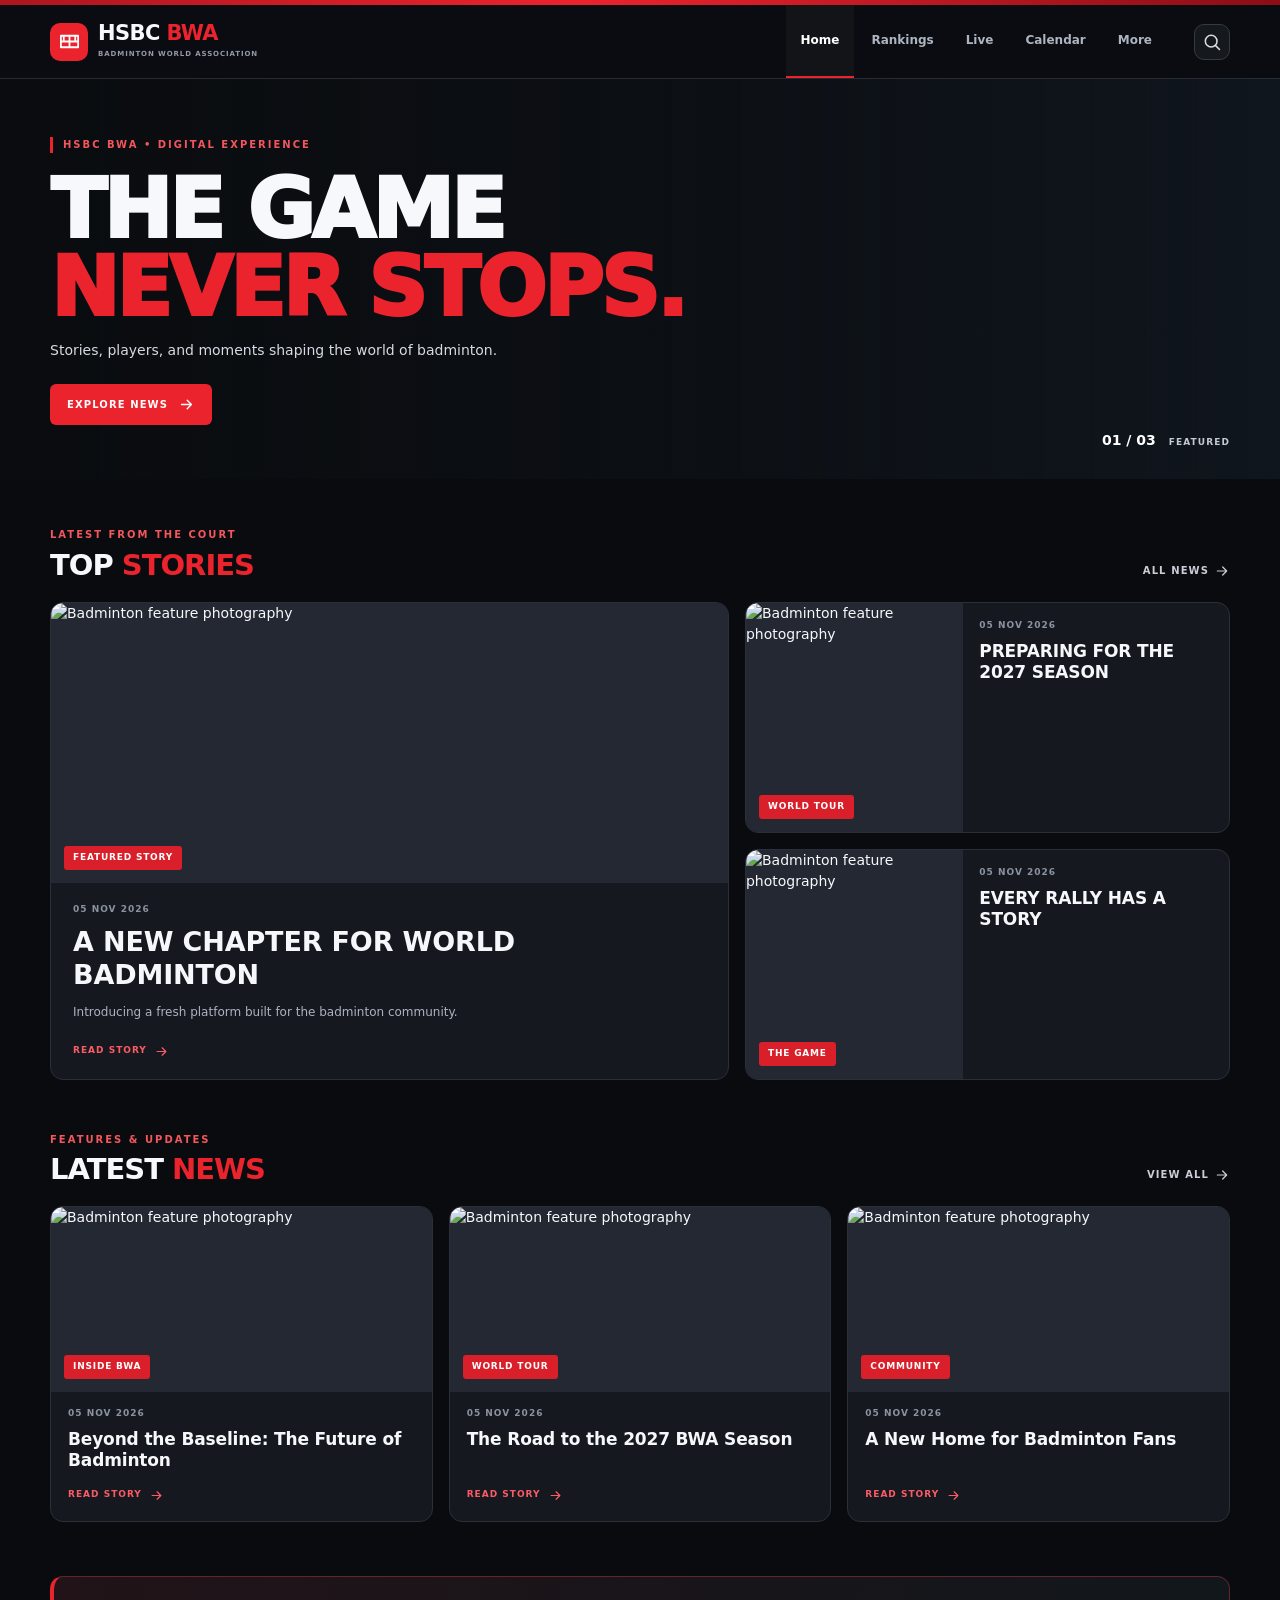
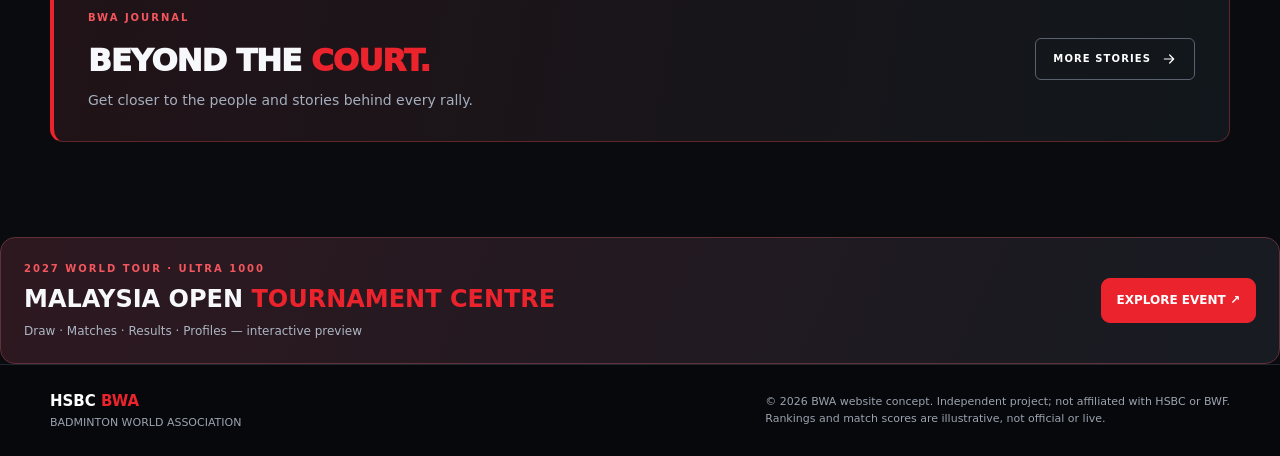
==== commit 9082886a: "Add files via upload" ====
--- a/index.html
+++ b/index.html
@@ -1,37 +1,179 @@
-<!doctype html><html lang="en"><head><meta charset="UTF-8"><meta name="viewport" content="width=device-width,initial-scale=1"><meta name="theme-color" content="#090b0f"><meta name="description" content="HSBC BWA — Black and red badminton news, rankings and match centre."><title>Home | HSBC BWA</title><style>
+<!DOCTYPE html>
+<html lang="en"><head><meta charset="utf-8"/><meta content="width=device-width,initial-scale=1" name="viewport"/><meta content="#090b0f" name="theme-color"/><meta content="HSBC BWA — Black and red badminton news, rankings and match centre." name="description"/><title>HSBC BWA V7 | Malaysia Open 2027 Tournament Centre</title><style>
 :root{--bg:#090b0f;--bg2:#111419;--panel:#15191f;--border:#2a2f39;--white:#f7f8fb;--muted:#999fac;--red:#eb232d;--red2:#ae151e;--radius:13px;--font:Inter,system-ui,-apple-system,BlinkMacSystemFont,"Segoe UI",Arial,sans-serif}*{box-sizing:border-box}html{scroll-behavior:auto}body{margin:0;background:var(--bg);color:var(--white);font:14px/1.55 var(--font);-webkit-font-smoothing:antialiased}a{text-decoration:none;color:inherit}button,input{font:inherit}button{cursor:pointer}img{display:block;width:100%;object-fit:cover}svg{flex:none}h1,h2,h3,p{margin-top:0}em{font-style:normal;color:var(--red)}[hidden]{display:none!important}.container{width:min(1180px,100% - 44px);margin:auto}.eyebrow{font-size:10px;letter-spacing:2px;color:#f3565d;font-weight:850}.mini-top{height:5px;background:linear-gradient(90deg,var(--red2),var(--red) 45%,#8c0d16)}.header{height:74px;position:sticky;top:0;z-index:50;background:rgba(11,13,18,.96);border-bottom:1px solid #272b35;backdrop-filter:blur(16px)}.header-inner{display:flex;align-items:center;height:100%;gap:18px}.brand{display:flex;align-items:center;gap:10px;white-space:nowrap}.logo{background:var(--red);height:38px;width:38px;border-radius:10px;display:grid;place-items:center;color:#fff}.brand-copy strong{display:block;font-weight:900;letter-spacing:-.6px;font-size:21px;line-height:1}.brand-copy strong span{color:var(--red)}.brand-copy small{display:block;color:#929aa7;font-weight:700;letter-spacing:.9px;font-size:7px;margin-top:5px}.topnav{display:flex;gap:2px;margin-left:auto;height:100%;align-items:center}.topnav .nav-link{height:100%;padding:0 15px;display:flex;align-items:center;justify-content:center;border-bottom:2px solid transparent;font-size:12px;font-weight:750;color:#aeb5c1;transition:color .18s,background .18s}.topnav .nav-link:hover,.topnav .nav-link.active{color:white;border-bottom-color:var(--red);background:#ffffff08}.topnav .nav-glyph{display:none}.search-trigger{width:36px;height:36px;display:grid;place-items:center;border:1px solid #343a46;border-radius:10px;background:#15191e;color:#d9dce2;margin-left:9px}.search-trigger:hover{border-color:#df3238}.page{animation:pageIn .22s ease both;min-height:60vh}@keyframes pageIn{from{opacity:.55;transform:translateY(5px)}to{opacity:1;transform:translateY(0)}}.page-hero-home{position:relative;height:400px;overflow:hidden;background:#111820}.hero-image{position:absolute;inset:0;background-size:cover;background-position:center 46%;filter:saturate(.7)}.hero-inner{height:100%;display:flex;align-items:center;position:relative}.hero-copy{max-width:680px}.red-mark{display:inline-block;border-left:3px solid var(--red);padding-left:10px}.hero-copy h1{font-weight:950;font-size:clamp(47px,6.4vw,86px);line-height:.95;letter-spacing:-3px;margin:16px 0 14px}.hero-copy p{color:#d6dae3;font-size:14px;max-width:470px;margin-bottom:22px}.primary-button,.outline-button{display:inline-flex;align-items:center;gap:10px;border-radius:6px;padding:12px 17px;background:var(--red);color:white;font-weight:850;font-size:10px;letter-spacing:1.1px}.outline-button{background:transparent;border:1px solid #5a626f}.primary-button:hover{background:#fa3942}.hero-index{position:absolute;bottom:27px;right:0;font-weight:900;color:#fff}.hero-index span{margin-left:8px;font-size:9px;color:#c5cad2;letter-spacing:1.1px}.home-body{padding:44px 0 70px}.section-title{display:flex;align-items:end;justify-content:space-between;gap:10px;margin-bottom:20px}.section-title h2{font-size:29px;letter-spacing:-1px;line-height:1.1;margin:5px 0 0;font-weight:900}.section-more{display:flex;align-items:center;gap:5px;color:#c9ced7;font-size:10px;font-weight:850;letter-spacing:1.1px;white-space:nowrap;padding-bottom:3px}.section-more:hover{color:var(--red)}.feature-grid{display:grid;grid-template-columns:1.4fr 1fr;gap:16px}.side-stack{display:grid;grid-template-rows:1fr 1fr;gap:16px}.story-card{background:var(--panel);border:1px solid var(--border);border-radius:var(--radius);overflow:hidden;display:flex;flex-direction:column;min-width:0}.story-photo{position:relative;display:block;height:166px;overflow:hidden;background:#232832}.story-photo img{height:100%;transition:transform .35s ease;filter:saturate(.8)}.story-card:hover img{transform:scale(1.045)}.photo-tag{position:absolute;left:13px;bottom:13px;color:#fff;background:#d91f2a;padding:5px 9px;font-weight:850;letter-spacing:.8px;font-size:9px;border-radius:3px}.story-content{padding:15px 17px 18px;flex:1;display:flex;flex-direction:column;align-items:flex-start}.story-content .meta{color:#8b93a0;font-size:9px;font-weight:750;letter-spacing:1px}.story-content h3{font-size:17px;line-height:1.25;letter-spacing:-.15px;font-weight:850;margin:8px 0;color:#f6f7fa}.story-content p{font-size:12px;color:#adb3bf;margin:3px 0 14px}.read-link{display:inline-flex;align-items:center;gap:7px;color:#fb5b65;font-size:9px;letter-spacing:1px;font-weight:850;margin-top:auto;padding-top:8px}.feature .story-photo{height:280px}.feature .story-content{padding:20px 22px}.feature .story-content h3{font-size:27px}.side-stack .story-card{display:grid;grid-template-columns:45% 55%;min-height:0}.side-stack .story-photo{height:100%;min-height:165px}.side-stack .story-content{padding:16px}.side-stack .story-content h3{font-size:17px}.side-stack .read-link{display:none}.section-gap{margin-top:48px}.cards-three{display:grid;grid-template-columns:repeat(3,1fr);gap:16px}.cards-three .story-photo{height:185px}.home-bottom{margin-top:54px;background:linear-gradient(100deg,#211318,#11171c);border:1px solid #60262b;border-left:4px solid var(--red);border-radius:var(--radius);padding:29px 34px;display:flex;align-items:center;justify-content:space-between;gap:20px}.home-bottom h2{margin:9px 0 6px;font-size:31px;font-weight:950;letter-spacing:-1px}.home-bottom p{margin:0;color:#a6afbe}.interior{padding:54px 0 95px}.page-head{margin-bottom:27px;padding-bottom:22px;border-bottom:1px solid var(--border)}.page-head h1{font-size:clamp(32px,5vw,53px);font-weight:950;letter-spacing:-2px;line-height:1.05;margin:9px 0}.page-head p{max-width:620px;font-size:13px;color:#9fa6b3;margin:0}.surface{background:var(--panel);border:1px solid var(--border);border-radius:var(--radius);overflow:hidden}.surface-top{padding:17px 20px;display:flex;align-items:center;justify-content:space-between;gap:12px}.surface-top strong{font-size:13px;letter-spacing:.7px}.quiet-label{color:#8e95a1;font-size:10px;font-weight:700}.tabs{display:flex;overflow-x:auto;border-bottom:1px solid var(--border);border-top:1px solid var(--border);scrollbar-width:none}.tab{flex:1;min-width:140px;background:#1b2027;color:#aab1bd;border:0;border-bottom:3px solid transparent;padding:13px 10px;font-size:10px;font-weight:850;letter-spacing:.8px}.tab.active{border-color:var(--red);color:white;background:#2b1b21}.rank-row{padding:17px 20px;border-bottom:1px solid #282d35;display:flex;align-items:center;gap:17px}.rank-row:last-child{border-bottom:0}.rank-number{font-weight:900;font-size:22px;width:30px;color:#8f98a8}.rank-row:first-child .rank-number{color:#fd5962}.rank-flag{font-size:23px}.rank-person{flex:1}.rank-person strong{font-size:14px;display:block}.rank-person small{color:#8993a1;font-size:10px}.rank-points{font-weight:850;font-size:11px;color:#8e97a6}.live-status{display:flex;align-items:center;gap:9px;font-size:11px;font-weight:850;letter-spacing:1px;margin-bottom:18px}.pulse-dot{width:9px;height:9px;border-radius:50%;background:var(--red);box-shadow:0 0 0 4px #ee27311d}.live-grid{display:grid;grid-template-columns:repeat(2,1fr);gap:17px}.match-card{background:var(--panel);border:1px solid var(--border);border-radius:var(--radius);padding:20px}.match-top,.match-bottom{display:flex;align-items:center;justify-content:space-between;gap:10px;font-size:10px;color:#929aaa;font-weight:800;letter-spacing:.5px}.demo-tag,.event-status{padding:5px 8px;color:#fe777b;border:1px solid #71303a;border-radius:5px;font-size:9px;white-space:nowrap}.match-player{display:flex;align-items:center;justify-content:space-between;padding:17px 0;border-bottom:1px solid var(--border);gap:10px}.match-player strong{font-size:14px}.match-player small{margin-left:8px;color:#8d95a1}.match-player b{font-size:18px;white-space:nowrap}.match-player b i{font-style:normal;color:#717b8b;margin-left:9px}.match-bottom{margin-top:15px}.info-note{font-size:11px;color:#9099a6;margin-top:20px}.season-bar{display:flex;justify-content:space-between;align-items:center;padding:15px 18px;background:#31171e;border:1px solid #722e38;border-radius:10px;margin-bottom:14px;font-size:11px;font-weight:850;letter-spacing:1px}.events{display:grid;gap:12px}.event{display:flex;align-items:center;gap:20px;padding:20px;background:var(--panel);border:1px solid var(--border);border-radius:11px}.event-date{width:62px;height:66px;border-radius:8px;background:#24232b;border:1px solid #3e343e;display:flex;align-items:center;justify-content:center;flex-direction:column;flex:none}.event-date strong{font-size:27px;line-height:1;font-weight:950}.event-date small{font-size:10px;color:#f35d66;font-weight:900}.event-main{flex:1}.event-main h2{font-weight:950;font-size:22px;margin:2px 0 3px}.event-main p{font-size:11px;color:#98a1ad;margin:0}.more-grid{display:grid;grid-template-columns:repeat(2,1fr);gap:13px}.more-tile{background:var(--panel);border:1px solid var(--border);border-radius:11px;padding:21px;display:flex;align-items:center;gap:16px}.more-tile>svg{color:var(--red)}.more-tile strong{display:block;font-size:13px}.more-tile small{display:block;color:#9aa3b0;font-size:11px}.about-strip{padding:36px;background:linear-gradient(120deg,#26151c,#15191e);border-left:3px solid var(--red);margin-top:25px;border-radius:10px}.about-strip h2{margin:8px 0;font-size:38px;line-height:1}.about-strip p{color:#adb4bf;max-width:650px;font-size:12px}.footer{background:#07080b;border-top:1px solid #20252e;padding:25px 0;color:#9ba3b0;font-size:11px}.footer-inner{display:flex;align-items:center;justify-content:space-between;gap:20px}.footer-brand{font-size:15px;color:#fff;font-weight:900}.footer-brand span{color:var(--red)}.bottom-nav{display:none}.search-dialog{position:fixed;inset:0;background:#000b;z-index:100;display:none;align-items:flex-start;justify-content:center;padding:12vh 18px 18px}.search-dialog.open{display:flex}.search-box{width:min(520px,100%);background:#171b23;border:1px solid #353b47;padding:19px;border-radius:14px;box-shadow:0 20px 70px #0008}.search-heading{display:flex;justify-content:space-between;align-items:center}.search-heading h2{font-size:18px;margin:0 0 15px}.search-heading button{border:0;background:transparent;color:white}.search-box input{width:100%;height:44px;background:#0b0d13;border:1px solid #3e4551;border-radius:7px;color:#fff;padding:0 13px;outline:none}.search-results{display:grid;gap:3px;margin-top:12px}.search-results a{padding:11px 12px;border-radius:6px;font-weight:700;font-size:12px;background:#242933}.search-results a:hover{background:#3a232b}.search-results small{color:#a6afbc}
 @media(max-width:880px){.header{height:61px}.topnav{display:none}.search-trigger{margin-left:auto}.page-hero-home{height:345px}.hero-copy h1{font-size:61px}.side-stack .story-content h3{font-size:15px}.feature-grid{grid-template-columns:1fr 1fr}.feature .story-photo{height:240px}.side-stack .story-photo{min-height:125px}.cards-three{grid-template-columns:repeat(2,1fr)}.bottom-nav{display:block;position:fixed;bottom:0;left:0;right:0;z-index:60;background:#101217;border-top:1px solid #343942;box-shadow:0 -8px 30px #0007;padding-bottom:env(safe-area-inset-bottom,0px)}.bottom-nav .nav-container{display:grid;grid-template-columns:repeat(5,minmax(0,1fr));height:62px;max-width:600px;margin:auto}.bottom-nav .nav-link{display:flex;flex-direction:column;align-items:center;justify-content:center;gap:4px;min-width:0;color:#a3a9b4;position:relative;font-size:10px;font-weight:700;transition:color .14s}.bottom-nav .nav-link.active{color:#ff454e}.bottom-nav .nav-link.active:before{content:"";position:absolute;top:0;width:29px;height:2px;background:#eb2731;border-radius:3px}.bottom-nav .nav-glyph{display:grid;place-items:center;height:25px}.bottom-nav .nav-label{line-height:1.1}.bottom-nav .center .nav-glyph{height:34px;width:39px;color:white;background:#d51c27;border-radius:11px;box-shadow:0 3px 12px #bf152b50}.bottom-nav .center.active .nav-glyph{background:#ef2a35}.footer{padding-bottom:calc(86px + env(safe-area-inset-bottom,0px))}.interior{padding-bottom:45px}}
 @media(max-width:620px){.container{width:min(100% - 32px,1180px)}.brand-copy strong{font-size:18px}.brand-copy small{font-size:6.6px}.logo{height:34px;width:34px}.page-hero-home{height:300px}.hero-image{background-position:center 45%}.hero-copy h1{font-size:45px;letter-spacing:-2px}.hero-copy p{font-size:12px;max-width:245px}.eyebrow{font-size:9px;letter-spacing:1.4px}.hero-index{font-size:10px;bottom:17px}.hero-index span{font-size:8px}.home-body{padding-top:30px}.section-title h2{font-size:24px}.section-more{font-size:9px}.feature-grid{grid-template-columns:1fr;gap:12px}.feature .story-photo{height:225px}.feature .story-content h3{font-size:21px}.side-stack{gap:12px}.side-stack .story-card{grid-template-columns:38% 62%}.side-stack .story-photo{min-height:117px}.side-stack .story-content{padding:12px}.side-stack .story-content h3{font-size:14px;margin:7px 0 0}.side-stack .story-content .meta{font-size:8px}.cards-three{grid-template-columns:1fr;gap:13px}.cards-three .story-card{display:grid;grid-template-columns:39% 61%}.cards-three .story-photo{height:100%;min-height:145px}.cards-three .story-content{padding:13px}.cards-three .story-content h3{font-size:15px}.cards-three .story-content p{font-size:11px;line-height:1.5;margin-bottom:6px}.cards-three .read-link{font-size:8px}.section-gap{margin-top:38px}.home-bottom{padding:20px;margin-top:36px;align-items:flex-start;flex-direction:column}.home-bottom h2{font-size:25px}.interior{padding-top:32px}.page-head h1{font-size:36px}.page-head p{font-size:12px}.live-grid,.more-grid{grid-template-columns:1fr}.surface-top{flex-direction:column;align-items:flex-start;gap:4px}.rank-row{padding:14px}.rank-person strong{font-size:12px}.rank-points{font-size:9px}.event{padding:14px;gap:13px}.event-main h2{font-size:17px}.event-status{font-size:8px}.footer-inner{align-items:flex-start;flex-direction:column;gap:7px}.footer{font-size:10px}}
 @media(prefers-reduced-motion:reduce){.page{animation:none}*{scroll-behavior:auto!important;transition:none!important}}
-</style></head><body><div class="mini-top"></div><header class="header"><div class="container header-inner"><a class="brand" href="#home" data-link="home"><span class="logo"><svg width="23" height="23" viewBox="0 0 24 24" fill="none" stroke="currentColor" stroke-width="1.85" stroke-linecap="round" stroke-linejoin="round" aria-hidden="true"><path d="M3 6h18v12H3zM12 6v12M3 12h18M6 6v6m12-6v6"/></svg></span><span class="brand-copy"><strong>HSBC <span>BWA</span></strong><small>BADMINTON WORLD ASSOCIATION</small></span></a><nav class="topnav" aria-label="Desktop navigation"><a href="#home" data-link="home" class="nav-link " aria-label="Home"><span class="nav-glyph"><svg width="21" height="21" viewBox="0 0 24 24" fill="none" stroke="currentColor" stroke-width="1.85" stroke-linecap="round" stroke-linejoin="round" aria-hidden="true"><path d="m3 10 9-7 9 7v10a1 1 0 0 1-1 1h-5v-7H9v7H4a1 1 0 0 1-1-1z"/></svg></span><span class="nav-label">Home</span></a><a href="#rankings" data-link="rankings" class="nav-link " aria-label="Rankings"><span class="nav-glyph"><svg width="21" height="21" viewBox="0 0 24 24" fill="none" stroke="currentColor" stroke-width="1.85" stroke-linecap="round" stroke-linejoin="round" aria-hidden="true"><circle cx="12" cy="8" r="5"/><path d="m8.2 12.5-2 9 5.8-3.3 5.8 3.3-2-9"/></svg></span><span class="nav-label">Rankings</span></a><a href="#live" data-link="live" class="nav-link center" aria-label="Live"><span class="nav-glyph"><svg width="24" height="24" viewBox="0 0 24 24" fill="none" stroke="currentColor" stroke-width="1.85" stroke-linecap="round" stroke-linejoin="round" aria-hidden="true"><path d="M4 14 11 7l7 7M8 14l4 4 8-8M5 20h14"/></svg></span><span class="nav-label">Live</span></a><a href="#calendar" data-link="calendar" class="nav-link " aria-label="Calendar"><span class="nav-glyph"><svg width="21" height="21" viewBox="0 0 24 24" fill="none" stroke="currentColor" stroke-width="1.85" stroke-linecap="round" stroke-linejoin="round" aria-hidden="true"><rect x="3" y="5" width="18" height="16" rx="2"/><path d="M7 3v4m10-4v4M3 10h18"/></svg></span><span class="nav-label">Calendar</span></a><a href="#more" data-link="more" class="nav-link " aria-label="More"><span class="nav-glyph"><svg width="21" height="21" viewBox="0 0 24 24" fill="none" stroke="currentColor" stroke-width="1.85" stroke-linecap="round" stroke-linejoin="round" aria-hidden="true"><circle cx="12" cy="5" r="1"/><circle cx="12" cy="12" r="1"/><circle cx="12" cy="19" r="1"/></svg></span><span class="nav-label">More</span></a></nav><button type="button" class="search-trigger" id="searchOpen" aria-label="Search pages"><svg width="20" height="20" viewBox="0 0 24 24" fill="none" stroke="currentColor" stroke-width="1.85" stroke-linecap="round" stroke-linejoin="round" aria-hidden="true"><circle cx="11" cy="11" r="7"/><path d="m16 16 5 5"/></svg></button></div></header><main id="mainContent"><section class="page page-home" id="page-home" aria-labelledby="home-title">
-<div class="page-hero-home"><div class="hero-image" style="background-image:linear-gradient(90deg,#090c11 0%,rgba(9,12,17,.82) 42%,rgba(9,12,17,.2) 100%),url('https://images.pexels.com/photos/8007478/pexels-photo-8007478.jpeg?auto=compress&cs=tinysrgb&w=1300')"></div><div class="container hero-inner"><div class="hero-copy"><span class="eyebrow red-mark">HSBC BWA • DIGITAL EXPERIENCE</span><h1 id="home-title">THE GAME<br><em>NEVER STOPS.</em></h1><p>Stories, players, and moments shaping the world of badminton.</p><a href="#news" data-link="news" class="primary-button">EXPLORE NEWS <svg width="17" height="17" viewBox="0 0 24 24" fill="none" stroke="currentColor" stroke-width="1.85" stroke-linecap="round" stroke-linejoin="round" aria-hidden="true"><path d="M5 12h14m-6-6 6 6-6 6"/></svg></a></div><div class="hero-index">01 / 03 <span>FEATURED</span></div></div></div>
-<div class="container home-body"><div class="section-title"><div><span class="eyebrow">LATEST FROM THE COURT</span><h2>TOP <em>STORIES</em></h2></div><a class="section-more" href="#news" data-link="news">ALL NEWS <svg width="16" height="16" viewBox="0 0 24 24" fill="none" stroke="currentColor" stroke-width="1.85" stroke-linecap="round" stroke-linejoin="round" aria-hidden="true"><path d="M5 12h14m-6-6 6 6-6 6"/></svg></a></div><div class="feature-grid"><article class="story-card feature"><a href="#news" data-link="news" class="story-photo"><img src="https://images.pexels.com/photos/8796050/pexels-photo-8796050.jpeg?auto=compress&cs=tinysrgb&w=850" alt="Badminton feature photography" loading="eager"><span class="photo-tag">FEATURED STORY</span></a><div class="story-content"><span class="meta">05 NOV 2026</span><a href="#news" data-link="news"><h3>A NEW CHAPTER FOR WORLD BADMINTON</h3></a><p>Introducing a fresh platform built for the badminton community.</p><a class="read-link" href="#news" data-link="news">READ STORY <svg width="15" height="15" viewBox="0 0 24 24" fill="none" stroke="currentColor" stroke-width="1.85" stroke-linecap="round" stroke-linejoin="round" aria-hidden="true"><path d="M5 12h14m-6-6 6 6-6 6"/></svg></a></div></article><div class="side-stack"><article class="story-card "><a href="#news" data-link="news" class="story-photo"><img src="https://images.pexels.com/photos/8713604/pexels-photo-8713604.jpeg?auto=compress&cs=tinysrgb&w=850" alt="Badminton feature photography" loading="lazy"><span class="photo-tag">WORLD TOUR</span></a><div class="story-content"><span class="meta">05 NOV 2026</span><a href="#news" data-link="news"><h3>PREPARING FOR THE 2027 SEASON</h3></a><a class="read-link" href="#news" data-link="news">READ STORY <svg width="15" height="15" viewBox="0 0 24 24" fill="none" stroke="currentColor" stroke-width="1.85" stroke-linecap="round" stroke-linejoin="round" aria-hidden="true"><path d="M5 12h14m-6-6 6 6-6 6"/></svg></a></div></article><article class="story-card "><a href="#news" data-link="news" class="story-photo"><img src="https://images.pexels.com/photos/8007412/pexels-photo-8007412.jpeg?auto=compress&cs=tinysrgb&w=850" alt="Badminton feature photography" loading="lazy"><span class="photo-tag">THE GAME</span></a><div class="story-content"><span class="meta">05 NOV 2026</span><a href="#news" data-link="news"><h3>EVERY RALLY HAS A STORY</h3></a><a class="read-link" href="#news" data-link="news">READ STORY <svg width="15" height="15" viewBox="0 0 24 24" fill="none" stroke="currentColor" stroke-width="1.85" stroke-linecap="round" stroke-linejoin="round" aria-hidden="true"><path d="M5 12h14m-6-6 6 6-6 6"/></svg></a></div></article></div></div>
-<div class="section-gap"><div class="section-title"><div><span class="eyebrow">FEATURES & UPDATES</span><h2>LATEST <em>NEWS</em></h2></div><a class="section-more" href="#news" data-link="news">VIEW ALL <svg width="16" height="16" viewBox="0 0 24 24" fill="none" stroke="currentColor" stroke-width="1.85" stroke-linecap="round" stroke-linejoin="round" aria-hidden="true"><path d="M5 12h14m-6-6 6 6-6 6"/></svg></a></div><div class="cards-three"><article class="story-card "><a href="#news" data-link="news" class="story-photo"><img src="https://images.pexels.com/photos/8007412/pexels-photo-8007412.jpeg?auto=compress&cs=tinysrgb&w=850" alt="Badminton feature photography" loading="lazy"><span class="photo-tag">INSIDE BWA</span></a><div class="story-content"><span class="meta">05 NOV 2026</span><a href="#news" data-link="news"><h3>Beyond the Baseline: The Future of Badminton</h3></a><a class="read-link" href="#news" data-link="news">READ STORY <svg width="15" height="15" viewBox="0 0 24 24" fill="none" stroke="currentColor" stroke-width="1.85" stroke-linecap="round" stroke-linejoin="round" aria-hidden="true"><path d="M5 12h14m-6-6 6 6-6 6"/></svg></a></div></article><article class="story-card "><a href="#news" data-link="news" class="story-photo"><img src="https://images.pexels.com/photos/8713604/pexels-photo-8713604.jpeg?auto=compress&cs=tinysrgb&w=850" alt="Badminton feature photography" loading="lazy"><span class="photo-tag">WORLD TOUR</span></a><div class="story-content"><span class="meta">05 NOV 2026</span><a href="#news" data-link="news"><h3>The Road to the 2027 BWA Season</h3></a><a class="read-link" href="#news" data-link="news">READ STORY <svg width="15" height="15" viewBox="0 0 24 24" fill="none" stroke="currentColor" stroke-width="1.85" stroke-linecap="round" stroke-linejoin="round" aria-hidden="true"><path d="M5 12h14m-6-6 6 6-6 6"/></svg></a></div></article><article class="story-card "><a href="#news" data-link="news" class="story-photo"><img src="https://images.pexels.com/photos/8796050/pexels-photo-8796050.jpeg?auto=compress&cs=tinysrgb&w=850" alt="Badminton feature photography" loading="lazy"><span class="photo-tag">COMMUNITY</span></a><div class="story-content"><span class="meta">05 NOV 2026</span><a href="#news" data-link="news"><h3>A New Home for Badminton Fans</h3></a><a class="read-link" href="#news" data-link="news">READ STORY <svg width="15" height="15" viewBox="0 0 24 24" fill="none" stroke="currentColor" stroke-width="1.85" stroke-linecap="round" stroke-linejoin="round" aria-hidden="true"><path d="M5 12h14m-6-6 6 6-6 6"/></svg></a></div></article></div></div>
-<div class="home-bottom"><div><span class="eyebrow">BWA JOURNAL</span><h2>BEYOND THE <em>COURT.</em></h2><p>Get closer to the people and stories behind every rally.</p></div><a href="#news" data-link="news" class="outline-button">MORE STORIES <svg width="16" height="16" viewBox="0 0 24 24" fill="none" stroke="currentColor" stroke-width="1.85" stroke-linecap="round" stroke-linejoin="round" aria-hidden="true"><path d="M5 12h14m-6-6 6 6-6 6"/></svg></a></div></div></section><section class="page" id="page-rankings" hidden><div class="container interior"><div class="page-head"><span class="eyebrow">THE WORLD'S BEST</span><h1>PLAYER <em>RANKINGS</em></h1><p>Explore the athlete directory. Official BWA points will be published when verified competition data is available.</p></div><div class="surface"><div class="surface-top"><strong>WORLD RANKINGS</strong><span class="quiet-label">SHOWCASE • NOT OFFICIAL RANKINGS</span></div><div class="tabs" role="tablist"><button class="tab active" data-category="MS" role="tab" aria-selected="true">MEN'S SINGLES</button><button class="tab" data-category="WS" role="tab" aria-selected="false">WOMEN'S SINGLES</button><button class="tab" data-category="MD" role="tab" aria-selected="false">MEN'S DOUBLES</button></div><div id="rankList" class="rank-list"></div></div></div></section><section class="page" id="page-live" hidden><div class="container interior"><div class="page-head"><span class="eyebrow">MATCH CENTRE</span><h1>LIVE <em>SCORING</em></h1><p>Follow the action. Live match data integration is under development.</p></div><div class="live-status"><span class="pulse-dot"></span> LIVE CENTRE <span class="quiet-label">• DEMONSTRATION VIEW</span></div><div class="live-grid"><article class="match-card"><div class="match-top"><span>COURT 01 • EXAMPLE MATCH</span><span class="demo-tag">DEMO</span></div><div class="match-player"><div>🇩🇰 <strong>Viktor Axelsen</strong><small>DEN</small></div><b>21 <i>18</i></b></div><div class="match-player"><div>🇲🇾 <strong>Lee Zii Jia</strong><small>MAS</small></div><b>17 <i>21</i></b></div><div class="match-bottom">MEN'S SINGLES <span>EXAMPLE SCORE • NOT LIVE</span></div></article><article class="match-card"><div class="match-top"><span>COURT 02 • EXAMPLE MATCH</span><span class="demo-tag">DEMO</span></div><div class="match-player"><div>🇨🇳 <strong>Shi Yu Qi</strong><small>CHN</small></div><b>21 <i>12</i></b></div><div class="match-player"><div>🇹🇭 <strong>Kunlavut Vitidsarn</strong><small>THA</small></div><b>19 <i>15</i></b></div><div class="match-bottom">MEN'S SINGLES <span>EXAMPLE SCORE • NOT LIVE</span></div></article></div><div class="info-note">Scores shown here are fictional UI examples. No live feed is connected yet.</div></div></section><section class="page" id="page-calendar" hidden><div class="container interior"><div class="page-head"><span class="eyebrow">BWA WORLD TOUR</span><h1>TOURNAMENT <em>CALENDAR</em></h1><p>Discover upcoming events and the planned 2027 tour season.</p></div><div class="season-bar"><span>2027 SEASON</span><strong>WORLD TOUR</strong></div><div class="events"><article class="event"><div class="event-date"><strong>12</strong><small>JAN</small></div><div class="event-main"><span class="eyebrow">ULTRA 1000</span><h2>MALAYSIA OPEN</h2><p>Malaysia • 12 January 2027</p></div><span class="event-status">PLANNED</span></article><article class="event"><div class="event-date"><strong>--</strong><small>TBA</small></div><div class="event-main"><span class="eyebrow">ULTRA 1000</span><h2>THAILAND OPEN</h2><p>Thailand • Date to be confirmed</p></div><span class="event-status">TBA</span></article><article class="event"><div class="event-date"><strong>--</strong><small>TBA</small></div><div class="event-main"><span class="eyebrow">WORLD TOUR</span><h2>MORE EVENTS COMING</h2><p>New locations and dates to be announced</p></div><span class="event-status">TBA</span></article></div><div class="info-note">This is a BWA project calendar preview; event details are subject to confirmation.</div></div></section><section class="page" id="page-more" hidden><div class="container interior"><div class="page-head"><span class="eyebrow">DISCOVER THE PLATFORM</span><h1>MORE <em>BWA</em></h1><p>All the sections of HSBC BWA, one place.</p></div><div class="more-grid"><a class="more-tile" href="#news" data-link="news"><svg width="20" height="20" viewBox="0 0 24 24" fill="none" stroke="currentColor" stroke-width="1.85" stroke-linecap="round" stroke-linejoin="round" aria-hidden="true"><path d="M5 12h14m-6-6 6 6-6 6"/></svg><span><strong>NEWS & STORIES</strong><small>Explore badminton editorial</small></span></a><a class="more-tile" href="#rankings" data-link="rankings"><svg width="20" height="20" viewBox="0 0 24 24" fill="none" stroke="currentColor" stroke-width="1.85" stroke-linecap="round" stroke-linejoin="round" aria-hidden="true"><circle cx="12" cy="8" r="5"/><path d="m8.2 12.5-2 9 5.8-3.3 5.8 3.3-2-9"/></svg><span><strong>PLAYER RANKINGS</strong><small>Discover world-class athletes</small></span></a><a class="more-tile" href="#calendar" data-link="calendar"><svg width="20" height="20" viewBox="0 0 24 24" fill="none" stroke="currentColor" stroke-width="1.85" stroke-linecap="round" stroke-linejoin="round" aria-hidden="true"><rect x="3" y="5" width="18" height="16" rx="2"/><path d="M7 3v4m10-4v4M3 10h18"/></svg><span><strong>TOURNAMENTS</strong><small>2027 event calendar</small></span></a><a class="more-tile" href="#live" data-link="live"><svg width="20" height="20" viewBox="0 0 24 24" fill="none" stroke="currentColor" stroke-width="1.85" stroke-linecap="round" stroke-linejoin="round" aria-hidden="true"><path d="M4 14 11 7l7 7M8 14l4 4 8-8M5 20h14"/></svg><span><strong>MATCH CENTRE</strong><small>Live scoring development</small></span></a></div><div class="about-strip"><span class="eyebrow">ABOUT THIS PROJECT</span><h2>ONE WORLD.<br><em>ONE PASSION.</em></h2><p>HSBC BWA is an independent badminton website concept, not affiliated with BWF or HSBC. This version introduces smooth, app-like page transitions and a black-and-red design system.</p></div></div></section><section class="page" id="page-news" hidden><div class="container interior"><div class="page-head"><span class="eyebrow">BWA EDITORIAL</span><h1>ALL <em>NEWS</em></h1><p>Latest stories and features from the badminton world.</p></div><div class="cards-three"><article class="story-card "><a href="#news" data-link="news" class="story-photo"><img src="https://images.pexels.com/photos/8007412/pexels-photo-8007412.jpeg?auto=compress&cs=tinysrgb&w=850" alt="Badminton feature photography" loading="lazy"><span class="photo-tag">INSIDE BWA</span></a><div class="story-content"><span class="meta">05 NOV 2026</span><a href="#news" data-link="news"><h3>Beyond the Baseline: The Future of Badminton</h3></a><a class="read-link" href="#news" data-link="news">READ STORY <svg width="15" height="15" viewBox="0 0 24 24" fill="none" stroke="currentColor" stroke-width="1.85" stroke-linecap="round" stroke-linejoin="round" aria-hidden="true"><path d="M5 12h14m-6-6 6 6-6 6"/></svg></a></div></article><article class="story-card "><a href="#news" data-link="news" class="story-photo"><img src="https://images.pexels.com/photos/8713604/pexels-photo-8713604.jpeg?auto=compress&cs=tinysrgb&w=850" alt="Badminton feature photography" loading="lazy"><span class="photo-tag">WORLD TOUR</span></a><div class="story-content"><span class="meta">05 NOV 2026</span><a href="#news" data-link="news"><h3>The Road to the 2027 BWA Season</h3></a><a class="read-link" href="#news" data-link="news">READ STORY <svg width="15" height="15" viewBox="0 0 24 24" fill="none" stroke="currentColor" stroke-width="1.85" stroke-linecap="round" stroke-linejoin="round" aria-hidden="true"><path d="M5 12h14m-6-6 6 6-6 6"/></svg></a></div></article><article class="story-card "><a href="#news" data-link="news" class="story-photo"><img src="https://images.pexels.com/photos/8796050/pexels-photo-8796050.jpeg?auto=compress&cs=tinysrgb&w=850" alt="Badminton feature photography" loading="lazy"><span class="photo-tag">COMMUNITY</span></a><div class="story-content"><span class="meta">05 NOV 2026</span><a href="#news" data-link="news"><h3>A New Home for Badminton Fans</h3></a><a class="read-link" href="#news" data-link="news">READ STORY <svg width="15" height="15" viewBox="0 0 24 24" fill="none" stroke="currentColor" stroke-width="1.85" stroke-linecap="round" stroke-linejoin="round" aria-hidden="true"><path d="M5 12h14m-6-6 6 6-6 6"/></svg></a></div></article><article class="story-card "><a href="#news" data-link="news" class="story-photo"><img src="https://images.pexels.com/photos/8007478/pexels-photo-8007478.jpeg?auto=compress&cs=tinysrgb&w=1300" alt="Badminton feature photography" loading="lazy"><span class="photo-tag">SPOTLIGHT</span></a><div class="story-content"><span class="meta">05 NOV 2026</span><a href="#news" data-link="news"><h3>The Moments That Define a Champion</h3></a><a class="read-link" href="#news" data-link="news">READ STORY <svg width="15" height="15" viewBox="0 0 24 24" fill="none" stroke="currentColor" stroke-width="1.85" stroke-linecap="round" stroke-linejoin="round" aria-hidden="true"><path d="M5 12h14m-6-6 6 6-6 6"/></svg></a></div></article><article class="story-card "><a href="#news" data-link="news" class="story-photo"><img src="https://images.pexels.com/photos/8796050/pexels-photo-8796050.jpeg?auto=compress&cs=tinysrgb&w=850" alt="Badminton feature photography" loading="lazy"><span class="photo-tag">COMMUNITY</span></a><div class="story-content"><span class="meta">05 NOV 2026</span><a href="#news" data-link="news"><h3>Growing the Badminton Community</h3></a><a class="read-link" href="#news" data-link="news">READ STORY <svg width="15" height="15" viewBox="0 0 24 24" fill="none" stroke="currentColor" stroke-width="1.85" stroke-linecap="round" stroke-linejoin="round" aria-hidden="true"><path d="M5 12h14m-6-6 6 6-6 6"/></svg></a></div></article><article class="story-card "><a href="#news" data-link="news" class="story-photo"><img src="https://images.pexels.com/photos/8713604/pexels-photo-8713604.jpeg?auto=compress&cs=tinysrgb&w=850" alt="Badminton feature photography" loading="lazy"><span class="photo-tag">TOUR PREVIEW</span></a><div class="story-content"><span class="meta">05 NOV 2026</span><a href="#news" data-link="news"><h3>Looking Ahead to the BWA World Tour</h3></a><a class="read-link" href="#news" data-link="news">READ STORY <svg width="15" height="15" viewBox="0 0 24 24" fill="none" stroke="currentColor" stroke-width="1.85" stroke-linecap="round" stroke-linejoin="round" aria-hidden="true"><path d="M5 12h14m-6-6 6 6-6 6"/></svg></a></div></article></div></div></section></main><footer class="footer"><div class="container footer-inner"><div><span class="footer-brand">HSBC <span>BWA</span></span><br>BADMINTON WORLD ASSOCIATION</div><div>© 2026 BWA website concept. Independent project; not affiliated with HSBC or BWF.<br>Rankings and match scores are illustrative, not official or live.</div></div></footer><nav class="bottom-nav" aria-label="Mobile navigation"><div class="nav-container"><a href="#home" data-link="home" class="nav-link " aria-label="Home"><span class="nav-glyph"><svg width="21" height="21" viewBox="0 0 24 24" fill="none" stroke="currentColor" stroke-width="1.85" stroke-linecap="round" stroke-linejoin="round" aria-hidden="true"><path d="m3 10 9-7 9 7v10a1 1 0 0 1-1 1h-5v-7H9v7H4a1 1 0 0 1-1-1z"/></svg></span><span class="nav-label">Home</span></a><a href="#rankings" data-link="rankings" class="nav-link " aria-label="Rankings"><span class="nav-glyph"><svg width="21" height="21" viewBox="0 0 24 24" fill="none" stroke="currentColor" stroke-width="1.85" stroke-linecap="round" stroke-linejoin="round" aria-hidden="true"><circle cx="12" cy="8" r="5"/><path d="m8.2 12.5-2 9 5.8-3.3 5.8 3.3-2-9"/></svg></span><span class="nav-label">Rankings</span></a><a href="#live" data-link="live" class="nav-link center" aria-label="Live"><span class="nav-glyph"><svg width="24" height="24" viewBox="0 0 24 24" fill="none" stroke="currentColor" stroke-width="1.85" stroke-linecap="round" stroke-linejoin="round" aria-hidden="true"><path d="M4 14 11 7l7 7M8 14l4 4 8-8M5 20h14"/></svg></span><span class="nav-label">Live</span></a><a href="#calendar" data-link="calendar" class="nav-link " aria-label="Calendar"><span class="nav-glyph"><svg width="21" height="21" viewBox="0 0 24 24" fill="none" stroke="currentColor" stroke-width="1.85" stroke-linecap="round" stroke-linejoin="round" aria-hidden="true"><rect x="3" y="5" width="18" height="16" rx="2"/><path d="M7 3v4m10-4v4M3 10h18"/></svg></span><span class="nav-label">Calendar</span></a><a href="#more" data-link="more" class="nav-link " aria-label="More"><span class="nav-glyph"><svg width="21" height="21" viewBox="0 0 24 24" fill="none" stroke="currentColor" stroke-width="1.85" stroke-linecap="round" stroke-linejoin="round" aria-hidden="true"><circle cx="12" cy="5" r="1"/><circle cx="12" cy="12" r="1"/><circle cx="12" cy="19" r="1"/></svg></span><span class="nav-label">More</span></a></div></nav><div id="searchDialog" class="search-dialog" role="dialog" aria-modal="true" aria-label="Search BWA"><div class="search-box"><div class="search-heading"><h2>SEARCH BWA</h2><button type="button" id="searchClose" aria-label="Close"><svg width="22" height="22" viewBox="0 0 24 24" fill="none" stroke="currentColor" stroke-width="1.85" stroke-linecap="round" stroke-linejoin="round" aria-hidden="true"><path d="M5 5 19 19M19 5 5 19"/></svg></button></div><input id="siteSearch" type="search" placeholder="Search news, rankings, live..." autocomplete="off"><div class="search-results" id="searchResults"><small>Type a section name to navigate.</small></div></div></div><script>
+
+/* V5: crisp real SVG flags instead of platform-dependent emoji glyphs */
+.rank-flag{width:42px;height:30px;flex:0 0 42px;display:flex;align-items:center;justify-content:center;border-radius:5px;background:#242832;border:1px solid #3c4350;padding:3px;box-shadow:0 3px 9px #0003;font-size:0}
+.country-flag{display:block;width:34px;height:23px;object-fit:cover;border-radius:2px;border:1px solid rgba(255,255,255,.2);box-shadow:0 2px 5px #0005;background:#303742;vertical-align:middle}
+.match-country{display:flex;align-items:center;gap:10px;min-width:0}
+.match-country .country-flag{flex:0 0 34px}
+.match-country .player-text{min-width:0}
+.match-country .player-text strong{font-weight:800}
+.match-country .player-text small{display:block;margin:2px 0 0;color:#8d95a1;font-size:10px;letter-spacing:.4px}
+@media(max-width:520px){.rank-flag{width:38px;height:27px;flex-basis:38px;padding:2px}.rank-flag .country-flag{width:32px;height:21px}.match-country{gap:7px}.match-country .country-flag{width:29px;height:20px;flex-basis:29px}.match-country .player-text strong{font-size:12px}}
+
+
+/* HSBC BWA V6 Rankings - premium dark-red adaptive UI */
+.rankings-v6,.profile-v6{padding-top:26px;padding-bottom:66px}.rank-hero-v6{min-height:247px;border:1px solid #3b2830;border-radius:17px;padding:31px 36px;position:relative;overflow:hidden;background:radial-gradient(circle at 85% 10%,#572025,transparent 38%),linear-gradient(112deg,#19151a,#11151c 67%);display:flex;justify-content:space-between;align-items:center;gap:18px}.rank-hero-v6:after{content:'';position:absolute;inset:auto -5% -94px 35%;height:180px;background:linear-gradient(90deg,transparent,#e92b3430,transparent);transform:rotate(-20deg);pointer-events:none}.rank-hero-v6 h1{font-size:clamp(39px,5vw,68px);font-weight:950;line-height:1;margin:13px 0 13px;letter-spacing:-2.5px}.rank-hero-v6 p{max-width:565px;color:#b6bac5;font-size:13px;margin-bottom:17px}.demo-pill{display:inline-block;background:#2a181f;color:#ff9a9e;border:1px solid #69333b;padding:6px 11px;border-radius:50px;font-size:9px;letter-spacing:.8px;font-weight:800}.rank-hero-mark{font-size:145px;font-weight:900;line-height:.8;letter-spacing:-12px;opacity:.13;color:#ff6871;white-space:nowrap;text-align:right}.rank-hero-mark span{display:block;font-size:11px;letter-spacing:4px;margin:18px 9px 0}.rank-stats{display:grid;grid-template-columns:repeat(3,1fr);gap:12px;margin:15px 0 34px}.rank-stats>div{background:#15181e;border:1px solid #2b3039;border-radius:12px;padding:13px 17px}.rank-stats small{display:block;color:#9299a7;font-size:9px;letter-spacing:1.6px;font-weight:800}.rank-stats strong{display:block;font-size:25px;line-height:1.4;letter-spacing:-.6px;font-weight:900}.rank-stats strong em{font-size:10px;letter-spacing:1px}.section-head-v6{display:flex;justify-content:space-between;align-items:end;gap:14px;margin-bottom:17px}.section-head-v6 h2{margin:5px 0 0;font-size:29px;line-height:1.15;letter-spacing:-.8px}.demo-small{font-weight:700;color:#8d96a4;font-size:9px;letter-spacing:.6px}.rank-workspace{min-width:0}.ranking-toolbar{background:#15191f;border:1px solid #2a303a;border-radius:14px 14px 0 0;overflow:hidden}.rank-categories{display:flex;overflow:auto;scrollbar-width:thin;border-bottom:1px solid #2b3039}.rank-categories button{background:transparent;border:0;border-bottom:3px solid transparent;color:#9aa3b1;white-space:nowrap;font-size:11px;letter-spacing:.35px;font-weight:800;padding:17px 19px;transition:color .12s,background .12s}.rank-categories button.active,.rank-categories button:hover{color:white;background:#25191f;border-bottom-color:#ef303a}.rank-filters{display:flex;align-items:center;gap:10px;padding:13px 15px}.rank-search{display:flex;align-items:center;gap:10px;background:#0f1218;border:1px solid #323946;border-radius:8px;padding:0 13px;flex:1;min-width:0;color:#858e9e;height:40px}.rank-search input{min-width:0;width:100%;background:transparent;border:0;color:white;outline:0;font-size:12px}.rank-filters select{background:#0f1218;border:1px solid #323946;color:#e6e9f1;border-radius:8px;height:40px;max-width:175px;padding:0 12px;font-size:11px}.reset-filter{background:#262b34;border:1px solid #343a46;border-radius:8px;color:#d3d9e4;height:40px;padding:0 14px;font-size:11px;font-weight:800}.leaderboard-box{background:#12161c;border:1px solid #2b3039;border-top:0;border-radius:0 0 14px 14px;overflow:hidden}.leaderboard-head{background:#1c2028;color:#949fad;display:grid;grid-template-columns:80px minmax(0,1fr) 120px 100px 105px;align-items:center;padding:12px 24px;font-size:9px;font-weight:800;letter-spacing:1.3px}.leaderboard-head>span:last-child{text-align:right}.lb-row{width:100%;border:0;border-bottom:1px solid #252b35;background:transparent;color:white;display:grid;grid-template-columns:80px minmax(0,1fr) 120px 100px 105px;align-items:center;padding:12px 24px;text-align:left;gap:0;transition:background .14s;cursor:pointer;min-height:86px}.lb-row:last-child{border-bottom:0}.lb-row:hover,.lb-row:focus-visible{background:#20232b;outline:none}.lb-rank{display:flex;align-items:center;gap:11px;font-size:23px;font-weight:900;letter-spacing:-1px}.lb-rank:before{content:'';width:4px;height:28px;border-radius:4px;background:#3b414b}.lb-row:first-child .lb-rank{color:#ff444e}.lb-row:first-child .lb-rank:before{background:#ef303a}.lb-player{display:flex;align-items:center;gap:13px;min-width:0}.lb-photo{width:53px;height:59px;flex:none;object-fit:cover;object-position:50% 24%;border-radius:8px;background:#2b3039;border:1px solid #424854}.lb-placeholder{display:grid;place-items:center;background:linear-gradient(135deg,#433036,#202633);font-weight:900;color:#f6ced1;font-size:15px}.lb-person{min-width:0}.lb-person strong{display:block;font-size:13px;line-height:1.35;font-weight:800;white-space:normal}.lb-person small{display:block;font-size:10px;color:#8d98a7;margin-top:4px}.lb-nation{display:flex;align-items:center;gap:9px;font-size:11px;font-weight:800;color:#c2c9d5}.lb-nation .country-flag{width:30px;height:20px;object-fit:cover;border-radius:3px;border:1px solid #ffffff26;box-shadow:0 2px 5px #0006}.lb-change{font-size:11px;font-weight:900}.lb-change.up{color:#35c991}.lb-change.down{color:#f77177}.lb-change.same{color:#939cac}.lb-points{text-align:right;font-size:15px;font-weight:900;letter-spacing:-.25px}.lb-points small{display:block;font-size:8px;font-weight:700;color:#818c9b;letter-spacing:.9px}.leaderboard-end{display:flex;justify-content:space-between;gap:12px;color:#929ca9;padding:14px 20px;font-size:10px;border-top:1px solid #282e37}.leaderboard-end b{color:#ff525b}.rank-disclaimer{margin:16px 2px 0;color:#929aa6;font-size:10px;line-height:1.8}.rank-empty{padding:42px 16px;text-align:center;color:#a2a9b5;font-size:13px}.profile-back{color:#c5cad2;background:transparent;border:0;padding:8px 0;margin-bottom:14px;font-size:11px;font-weight:900;letter-spacing:1px}.profile-back:hover{color:#ff5660}.profile-top{display:grid;grid-template-columns:185px 1fr;gap:26px;background:linear-gradient(125deg,#28161d,#12171f 68%);border:1px solid #4b2832;border-radius:17px;padding:30px}.profile-portrait{width:185px;height:214px;object-fit:cover;object-position:center 22%;background:#30343e;border:1px solid #58505a;border-radius:13px}.profile-portrait.lb-placeholder{display:grid;font-size:54px}.profile-top h1{font-size:clamp(27px,5vw,49px);line-height:1.07;letter-spacing:-1.2px;margin:10px 0 14px}.profile-country{display:flex;align-items:center;gap:10px;font-size:13px;color:#c7ccd5;font-weight:800}.profile-country .country-flag{width:32px;height:22px;border-radius:3px;object-fit:cover}.profile-meta{display:flex;gap:12px;margin-top:25px;flex-wrap:wrap}.profile-meta>div{min-width:115px;background:#12161dc9;border:1px solid #42313c;border-radius:10px;padding:12px 15px}.profile-meta small{display:block;color:#a9a1aa;font-size:9px;letter-spacing:1px;font-weight:800}.profile-meta b{display:block;font-size:22px;margin-top:4px}.profile-bottom{display:grid;grid-template-columns:1.1fr 1fr;gap:16px;margin-top:18px}.profile-panel{background:#15191f;border:1px solid #2d333d;border-radius:13px;padding:23px}.profile-panel h2{font-size:19px;margin-bottom:18px}.profile-line{display:flex;justify-content:space-between;gap:15px;padding:12px 0;border-bottom:1px solid #2a303a;font-size:12px}.profile-line span{color:#929ca9}.profile-line b{text-align:right}.profile-panel p{font-size:12px;color:#a5adba;line-height:1.8}.profile-credits{font-size:10px;color:#acb1ba;margin-top:18px}.profile-credits a{color:#fb7f88;text-decoration:underline}.profile-photo-placeholder-note{font-size:10px;color:#9ea7b3;margin-top:12px}
+@media(max-width:760px){.rankings-v6,.profile-v6{padding-top:13px;padding-bottom:30px}.rank-hero-v6{min-height:180px;padding:22px}.rank-hero-v6 h1{font-size:42px;letter-spacing:-1.4px}.rank-hero-v6 p{font-size:12px}.rank-hero-mark{display:none}.rank-stats{gap:7px;margin-bottom:25px}.rank-stats>div{padding:11px}.rank-stats strong{font-size:21px}.rank-stats small{font-size:8px;letter-spacing:.9px}.section-head-v6 h2{font-size:25px}.demo-small{display:none}.rank-categories button{padding:13px 14px;font-size:10px}.rank-filters{padding:10px;gap:7px}.rank-filters select{max-width:108px;font-size:10px;padding:0 4px}.reset-filter{padding:0 8px}.rank-search{padding:0 8px}.leaderboard-head{grid-template-columns:45px minmax(0,1fr) 60px 70px;padding:10px 10px}.leaderboard-head>span:nth-child(3){display:none}.lb-row{grid-template-columns:45px minmax(0,1fr) 60px 70px;min-height:78px;padding:8px 10px}.lb-rank{font-size:19px;gap:5px}.lb-rank:before{height:23px;width:3px}.lb-photo{width:43px;height:48px}.lb-player{gap:9px}.lb-person strong{font-size:11px}.lb-person small{font-size:9px}.lb-nation{display:none}.lb-change{font-size:10px}.lb-points{font-size:12px}.leaderboard-end{font-size:9px;padding:13px}.profile-top{grid-template-columns:102px 1fr;gap:15px;padding:16px}.profile-portrait{width:102px;height:132px}.profile-top h1{font-size:25px}.profile-meta{margin-top:14px;gap:7px}.profile-meta>div{padding:9px;min-width:76px}.profile-meta b{font-size:16px}.profile-meta small{font-size:8px}.profile-bottom{grid-template-columns:1fr}.profile-panel{padding:18px}}
+@media(max-width:420px){.rank-hero-v6 h1{font-size:37px}.demo-pill{font-size:8px}.rank-stats strong{font-size:18px}.lb-row,.leaderboard-head{grid-template-columns:38px minmax(0,1fr) 48px 65px}.lb-photo{width:38px;height:45px}.lb-player{gap:7px}.lb-person strong{font-size:10px}.lb-points{font-size:11px}.profile-top{grid-template-columns:85px 1fr;gap:11px}.profile-portrait{width:85px;height:115px}.profile-top h1{font-size:22px}.profile-meta>div{min-width:65px;padding:7px}}
+
+/* V7 TOURNAMENT CENTRE */
+.tour-hero{position:relative;overflow:hidden;border:1px solid #3b2529;background:radial-gradient(circle at 80% 0%,#6e1824 0%,transparent 42%),linear-gradient(135deg,#241217,#0d1119 68%);border-radius:20px;padding:40px 36px 32px;display:grid;grid-template-columns:1fr auto;gap:20px;margin-bottom:20px}
+.tour-hero:before{content:'MALAYSIA';position:absolute;right:-8px;top:-28px;opacity:.05;font-weight:950;font-size:clamp(80px,13vw,180px);white-space:nowrap;pointer-events:none}
+.tour-hero>*{position:relative}.tour-hero h1{font-size:clamp(38px,6.4vw,76px);letter-spacing:-2px;line-height:1.02;margin:10px 0}.tour-hero h1 span{color:var(--red)}.tour-hero p{color:#b9bcc6;max-width:610px}.tour-pills{display:flex;gap:9px;flex-wrap:wrap;margin-top:18px}.tour-pill{background:#291b22;border:1px solid #573039;border-radius:99px;font-weight:800;color:#f5c5ca;font-size:10px;letter-spacing:1px;padding:9px 12px}.tour-mark{display:flex;flex-direction:column;gap:9px;align-items:center;justify-content:center;min-width:130px}.tour-mark b{font-size:67px;line-height:1;font-weight:950;color:#fff}.tour-mark small{font-size:10px;color:#ff9098;letter-spacing:2px;font-weight:800}.tour-mark img{width:64px;height:42px;border:1px solid #ffffff40;border-radius:5px;object-fit:cover}
+.tour-notice{border:1px solid #6d4e21;background:#211b13;border-radius:12px;padding:14px 16px;font-size:12px;color:#f3d5a7;margin-bottom:20px}.tour-tabs{display:flex;gap:7px;overflow-x:auto;scrollbar-width:none;border-bottom:1px solid #303742;margin:20px 0 24px;padding-bottom:9px}.tour-tab{flex:none;border:1px solid #323741;background:#161a21;color:#b9bec8;border-radius:10px;padding:12px 18px;font-weight:800;font-size:12px}.tour-tab.active{background:var(--red);border-color:var(--red);color:white}.tour-panel[hidden]{display:none!important}.tour-tiles{display:grid;grid-template-columns:repeat(4,1fr);gap:12px}.tour-tile{background:#151920;border:1px solid #2c323d;border-radius:13px;padding:20px}.tour-tile small{display:block;color:#999eaa;letter-spacing:1px;font-weight:800;font-size:10px}.tour-tile strong{display:block;margin-top:9px;font-size:20px}.tour-section-title{display:flex;justify-content:space-between;align-items:center;gap:12px;margin:28px 0 13px}.tour-section-title h2{margin:0;font-size:22px;letter-spacing:-.7px}.tour-section-title small{color:#9da3b0}.tour-actions{display:flex;gap:10px;flex-wrap:wrap}.tour-action{background:#20252d;border:1px solid #39414d;color:#fff;border-radius:9px;padding:12px 15px;font-weight:800;font-size:12px}.tour-action.red{background:var(--red);border-color:var(--red)}.tour-actions button:focus-visible,.tour-tab:focus-visible,.fixture:focus-visible{outline:2px solid white;outline-offset:3px}.tour-sample-row{display:flex;align-items:center;justify-content:space-between;gap:12px;border:1px solid #343a45;background:#151920;padding:14px 16px;border-radius:12px;margin-bottom:18px}.tour-sample-row strong{display:block;font-size:13px}.tour-sample-row small{display:block;color:#a0a8b4;margin-top:4px;font-size:11px}.tour-toggle{border:1px solid #555f6e;border-radius:9px;background:#252b34;color:white;font-weight:800;font-size:11px;padding:10px 13px;white-space:nowrap}.tour-toggle.on{background:#8f2832;border-color:#d53a49}
+.draw-scroll{overflow-x:auto;padding:4px 0 18px;scrollbar-color:#5c616b #171b23}.draw-grid{display:grid;grid-template-columns:repeat(4,minmax(240px,1fr));gap:16px;min-width:1060px;align-items:start}.draw-column{display:flex;flex-direction:column;gap:12px}.draw-round{display:flex;justify-content:space-between;align-items:center;gap:10px;border-bottom:1px solid #363d4b;padding:0 4px 12px;margin:0 0 2px}.draw-round strong{color:#fff;font-size:12px}.draw-round small{color:#999faa;font-size:10px}.draw-column.qf .fixture{margin-bottom:45px}.draw-column.sf .fixture{margin-bottom:155px}.draw-column.final .fixture{margin-top:82px}.fixture{width:100%;text-align:left;background:#191e26;border:1px solid #333b47;border-radius:12px;padding:11px;cursor:pointer;transition:.16s ease;color:white}.fixture:hover{border-color:#e52c39;transform:translateY(-1px);background:#242029}.fixture-head{display:flex;align-items:center;justify-content:space-between;margin-bottom:8px;font-size:10px;color:#9ca4af;font-weight:800}.fixture-line{display:flex;align-items:center;gap:7px;padding:6px 3px}.fixture-line+.fixture-line{border-top:1px solid #2a303b}.fixture-flag{width:27px;height:19px;object-fit:cover;border-radius:3px;border:1px solid #ffffff29}.fixture-name{font-size:11px;font-weight:750;overflow:hidden;text-overflow:ellipsis;white-space:nowrap;flex:1}.fixture-score{font-size:11px;font-weight:900;color:#f1f3f8;min-width:33px;text-align:right}.fixture-line.winner .fixture-name,.fixture-line.winner .fixture-score{color:#ff6972}.fixture-footer{font-size:10px;color:#788392;margin-top:6px;text-align:right}.tour-hint{font-size:11px;color:#9aa4b2;margin:8px 0 0}.match-filter{display:flex;gap:8px;overflow-x:auto;padding:0 0 12px}.match-filter button{border-radius:999px;padding:10px 13px;background:#1c222b;border:1px solid #303846;color:#b9c0cc;font-size:11px;font-weight:800;white-space:nowrap}.match-filter button.active{background:#e62b36;border-color:#e62b36;color:white}.match-list{display:grid;grid-template-columns:repeat(2,minmax(0,1fr));gap:12px}.match-list .fixture{padding:16px}.match-list .fixture-name{font-size:13px}.match-list .fixture-line{padding:10px 0}.match-list .fixture-head{font-size:11px}.match-list .fixture-score{font-size:13px}.match-list .fixture-flag{width:31px;height:21px}.match-empty{background:#151920;border:1px solid #343b47;border-radius:12px;padding:32px;text-align:center;color:#bbc1cb}.match-detail-top{display:flex;align-items:center;justify-content:space-between;gap:12px;margin-bottom:18px}.match-detail-top .tour-action{cursor:pointer}.versus{display:grid;grid-template-columns:minmax(0,1fr) 78px minmax(0,1fr);align-items:center;gap:15px;background:linear-gradient(125deg,#1e2029,#2d171e);border:1px solid #49303b;border-radius:18px;padding:30px 20px}.versus-player{text-align:center;min-width:0}.versus-player img{width:63px;height:43px;object-fit:cover;border-radius:5px;margin:0 auto 12px}.versus-player h2{font-size:clamp(15px,2.8vw,23px);line-height:1.2;margin:0 0 6px;overflow-wrap:anywhere}.versus-player small{color:#a8b0bd}.versus-mid{font-size:28px;font-weight:950;color:#e33a46;text-align:center}.game-table{border:1px solid #333b47;background:#161a21;border-radius:13px;overflow:hidden}.game-row{display:grid;grid-template-columns:1fr repeat(3,60px);align-items:center;gap:3px;padding:14px 17px}.game-row+.game-row{border-top:1px solid #313843}.game-row b{color:#e9edf3}.game-row span{text-align:center;font-weight:850}.game-head{color:#8993a2;font-size:10px;font-weight:800;letter-spacing:1px;background:#20252e}.player-link{display:block;text-align:center;background:#282c36;border:1px solid #414753;padding:10px;border-radius:9px;font-size:11px;color:#f4f4f6;margin-top:12px;font-weight:800}.player-link:hover{border-color:var(--red)}.event-open{display:inline-flex;margin-top:8px;border:1px solid #8d2833;border-radius:8px;background:#28181e;padding:9px 12px;color:#ff8a92;font-weight:800;font-size:11px}.tour-activity{padding:18px;border:1px solid #343b47;background:#141920;border-radius:12px;color:#aeb8c3;font-size:13px}.tour-activity b{color:#fff}.subtle-link{color:#ff7179;text-decoration:underline;text-underline-offset:3px}
+@media(max-width:760px){.tour-hero{padding:28px 22px;grid-template-columns:1fr}.tour-mark{flex-direction:row;justify-content:flex-start;min-width:0}.tour-mark b{font-size:35px}.tour-tiles{grid-template-columns:repeat(2,1fr)}.match-list{grid-template-columns:1fr}.draw-grid{grid-template-columns:repeat(4,minmax(220px,1fr));min-width:940px}.tour-tabs{position:relative}.versus{gap:6px;grid-template-columns:minmax(0,1fr) 34px minmax(0,1fr);padding:20px 10px}.versus-mid{font-size:19px}.versus-player img{width:47px;height:33px}.game-row{grid-template-columns:1fr repeat(3,40px);padding:12px}.tour-sample-row{align-items:flex-start;flex-direction:column}}
+</style></head><body><div class="mini-top"></div><header class="header"><div class="container header-inner"><a class="brand" data-link="home" href="#home"><span class="logo"><svg aria-hidden="true" fill="none" height="23" stroke="currentColor" stroke-linecap="round" stroke-linejoin="round" stroke-width="1.85" viewbox="0 0 24 24" width="23"><path d="M3 6h18v12H3zM12 6v12M3 12h18M6 6v6m12-6v6"></path></svg></span><span class="brand-copy"><strong>HSBC <span>BWA</span></strong><small>BADMINTON WORLD ASSOCIATION</small></span></a><nav aria-label="Desktop navigation" class="topnav"><a aria-label="Home" class="nav-link" data-link="home" href="#home"><span class="nav-glyph"><svg aria-hidden="true" fill="none" height="21" stroke="currentColor" stroke-linecap="round" stroke-linejoin="round" stroke-width="1.85" viewbox="0 0 24 24" width="21"><path d="m3 10 9-7 9 7v10a1 1 0 0 1-1 1h-5v-7H9v7H4a1 1 0 0 1-1-1z"></path></svg></span><span class="nav-label">Home</span></a><a aria-label="Rankings" class="nav-link" data-link="rankings" href="#rankings"><span class="nav-glyph"><svg aria-hidden="true" fill="none" height="21" stroke="currentColor" stroke-linecap="round" stroke-linejoin="round" stroke-width="1.85" viewbox="0 0 24 24" width="21"><circle cx="12" cy="8" r="5"></circle><path d="m8.2 12.5-2 9 5.8-3.3 5.8 3.3-2-9"></path></svg></span><span class="nav-label">Rankings</span></a><a aria-label="Live" class="nav-link center" data-link="live" href="#live"><span class="nav-glyph"><svg aria-hidden="true" fill="none" height="24" stroke="currentColor" stroke-linecap="round" stroke-linejoin="round" stroke-width="1.85" viewbox="0 0 24 24" width="24"><path d="M4 14 11 7l7 7M8 14l4 4 8-8M5 20h14"></path></svg></span><span class="nav-label">Live</span></a><a aria-label="Calendar" class="nav-link" data-link="calendar" href="#calendar"><span class="nav-glyph"><svg aria-hidden="true" fill="none" height="21" stroke="currentColor" stroke-linecap="round" stroke-linejoin="round" stroke-width="1.85" viewbox="0 0 24 24" width="21"><rect height="16" rx="2" width="18" x="3" y="5"></rect><path d="M7 3v4m10-4v4M3 10h18"></path></svg></span><span class="nav-label">Calendar</span></a><a aria-label="More" class="nav-link" data-link="more" href="#more"><span class="nav-glyph"><svg aria-hidden="true" fill="none" height="21" stroke="currentColor" stroke-linecap="round" stroke-linejoin="round" stroke-width="1.85" viewbox="0 0 24 24" width="21"><circle cx="12" cy="5" r="1"></circle><circle cx="12" cy="12" r="1"></circle><circle cx="12" cy="19" r="1"></circle></svg></span><span class="nav-label">More</span></a></nav><button aria-label="Search pages" class="search-trigger" id="searchOpen" type="button"><svg aria-hidden="true" fill="none" height="20" stroke="currentColor" stroke-linecap="round" stroke-linejoin="round" stroke-width="1.85" viewbox="0 0 24 24" width="20"><circle cx="11" cy="11" r="7"></circle><path d="m16 16 5 5"></path></svg></button></div></header><main id="mainContent"><section aria-labelledby="home-title" class="page page-home" id="page-home">
+<div class="page-hero-home"><div class="hero-image" style="background-image:linear-gradient(90deg,#090c11 0%,rgba(9,12,17,.82) 42%,rgba(9,12,17,.2) 100%),url('https://images.pexels.com/photos/8007478/pexels-photo-8007478.jpeg?auto=compress&amp;cs=tinysrgb&amp;w=1300')"></div><div class="container hero-inner"><div class="hero-copy"><span class="eyebrow red-mark">HSBC BWA • DIGITAL EXPERIENCE</span><h1 id="home-title">THE GAME<br/><em>NEVER STOPS.</em></h1><p>Stories, players, and moments shaping the world of badminton.</p><a class="primary-button" data-link="news" href="#news">EXPLORE NEWS <svg aria-hidden="true" fill="none" height="17" stroke="currentColor" stroke-linecap="round" stroke-linejoin="round" stroke-width="1.85" viewbox="0 0 24 24" width="17"><path d="M5 12h14m-6-6 6 6-6 6"></path></svg></a></div><div class="hero-index">01 / 03 <span>FEATURED</span></div></div></div>
+<div class="container home-body"><div class="section-title"><div><span class="eyebrow">LATEST FROM THE COURT</span><h2>TOP <em>STORIES</em></h2></div><a class="section-more" data-link="news" href="#news">ALL NEWS <svg aria-hidden="true" fill="none" height="16" stroke="currentColor" stroke-linecap="round" stroke-linejoin="round" stroke-width="1.85" viewbox="0 0 24 24" width="16"><path d="M5 12h14m-6-6 6 6-6 6"></path></svg></a></div><div class="feature-grid"><article class="story-card feature"><a class="story-photo" data-link="news" href="#news"><img alt="Badminton feature photography" loading="eager" src="https://images.pexels.com/photos/8796050/pexels-photo-8796050.jpeg?auto=compress&amp;cs=tinysrgb&amp;w=850"/><span class="photo-tag">FEATURED STORY</span></a><div class="story-content"><span class="meta">05 NOV 2026</span><a data-link="news" href="#news"><h3>A NEW CHAPTER FOR WORLD BADMINTON</h3></a><p>Introducing a fresh platform built for the badminton community.</p><a class="read-link" data-link="news" href="#news">READ STORY <svg aria-hidden="true" fill="none" height="15" stroke="currentColor" stroke-linecap="round" stroke-linejoin="round" stroke-width="1.85" viewbox="0 0 24 24" width="15"><path d="M5 12h14m-6-6 6 6-6 6"></path></svg></a></div></article><div class="side-stack"><article class="story-card"><a class="story-photo" data-link="news" href="#news"><img alt="Badminton feature photography" loading="lazy" src="https://images.pexels.com/photos/8713604/pexels-photo-8713604.jpeg?auto=compress&amp;cs=tinysrgb&amp;w=850"/><span class="photo-tag">WORLD TOUR</span></a><div class="story-content"><span class="meta">05 NOV 2026</span><a data-link="news" href="#news"><h3>PREPARING FOR THE 2027 SEASON</h3></a><a class="read-link" data-link="news" href="#news">READ STORY <svg aria-hidden="true" fill="none" height="15" stroke="currentColor" stroke-linecap="round" stroke-linejoin="round" stroke-width="1.85" viewbox="0 0 24 24" width="15"><path d="M5 12h14m-6-6 6 6-6 6"></path></svg></a></div></article><article class="story-card"><a class="story-photo" data-link="news" href="#news"><img alt="Badminton feature photography" loading="lazy" src="https://images.pexels.com/photos/8007412/pexels-photo-8007412.jpeg?auto=compress&amp;cs=tinysrgb&amp;w=850"/><span class="photo-tag">THE GAME</span></a><div class="story-content"><span class="meta">05 NOV 2026</span><a data-link="news" href="#news"><h3>EVERY RALLY HAS A STORY</h3></a><a class="read-link" data-link="news" href="#news">READ STORY <svg aria-hidden="true" fill="none" height="15" stroke="currentColor" stroke-linecap="round" stroke-linejoin="round" stroke-width="1.85" viewbox="0 0 24 24" width="15"><path d="M5 12h14m-6-6 6 6-6 6"></path></svg></a></div></article></div></div>
+<div class="section-gap"><div class="section-title"><div><span class="eyebrow">FEATURES &amp; UPDATES</span><h2>LATEST <em>NEWS</em></h2></div><a class="section-more" data-link="news" href="#news">VIEW ALL <svg aria-hidden="true" fill="none" height="16" stroke="currentColor" stroke-linecap="round" stroke-linejoin="round" stroke-width="1.85" viewbox="0 0 24 24" width="16"><path d="M5 12h14m-6-6 6 6-6 6"></path></svg></a></div><div class="cards-three"><article class="story-card"><a class="story-photo" data-link="news" href="#news"><img alt="Badminton feature photography" loading="lazy" src="https://images.pexels.com/photos/8007412/pexels-photo-8007412.jpeg?auto=compress&amp;cs=tinysrgb&amp;w=850"/><span class="photo-tag">INSIDE BWA</span></a><div class="story-content"><span class="meta">05 NOV 2026</span><a data-link="news" href="#news"><h3>Beyond the Baseline: The Future of Badminton</h3></a><a class="read-link" data-link="news" href="#news">READ STORY <svg aria-hidden="true" fill="none" height="15" stroke="currentColor" stroke-linecap="round" stroke-linejoin="round" stroke-width="1.85" viewbox="0 0 24 24" width="15"><path d="M5 12h14m-6-6 6 6-6 6"></path></svg></a></div></article><article class="story-card"><a class="story-photo" data-link="news" href="#news"><img alt="Badminton feature photography" loading="lazy" src="https://images.pexels.com/photos/8713604/pexels-photo-8713604.jpeg?auto=compress&amp;cs=tinysrgb&amp;w=850"/><span class="photo-tag">WORLD TOUR</span></a><div class="story-content"><span class="meta">05 NOV 2026</span><a data-link="news" href="#news"><h3>The Road to the 2027 BWA Season</h3></a><a class="read-link" data-link="news" href="#news">READ STORY <svg aria-hidden="true" fill="none" height="15" stroke="currentColor" stroke-linecap="round" stroke-linejoin="round" stroke-width="1.85" viewbox="0 0 24 24" width="15"><path d="M5 12h14m-6-6 6 6-6 6"></path></svg></a></div></article><article class="story-card"><a class="story-photo" data-link="news" href="#news"><img alt="Badminton feature photography" loading="lazy" src="https://images.pexels.com/photos/8796050/pexels-photo-8796050.jpeg?auto=compress&amp;cs=tinysrgb&amp;w=850"/><span class="photo-tag">COMMUNITY</span></a><div class="story-content"><span class="meta">05 NOV 2026</span><a data-link="news" href="#news"><h3>A New Home for Badminton Fans</h3></a><a class="read-link" data-link="news" href="#news">READ STORY <svg aria-hidden="true" fill="none" height="15" stroke="currentColor" stroke-linecap="round" stroke-linejoin="round" stroke-width="1.85" viewbox="0 0 24 24" width="15"><path d="M5 12h14m-6-6 6 6-6 6"></path></svg></a></div></article></div></div>
+<div class="home-bottom"><div><span class="eyebrow">BWA JOURNAL</span><h2>BEYOND THE <em>COURT.</em></h2><p>Get closer to the people and stories behind every rally.</p></div><a class="outline-button" data-link="news" href="#news">MORE STORIES <svg aria-hidden="true" fill="none" height="16" stroke="currentColor" stroke-linecap="round" stroke-linejoin="round" stroke-width="1.85" viewbox="0 0 24 24" width="16"><path d="M5 12h14m-6-6 6 6-6 6"></path></svg></a></div></div><div style="margin-top:25px;border:1px solid #61313a;border-radius:15px;background:linear-gradient(115deg,#2e1820,#171b22);padding:23px;display:flex;gap:15px;align-items:center;justify-content:space-between;flex-wrap:wrap"><div><div class="eyebrow">2027 WORLD TOUR · ULTRA 1000</div><h2 style="margin:4px 0;font-size:24px">MALAYSIA OPEN <em>TOURNAMENT CENTRE</em></h2><p style="margin:0;color:#adb6c4;font-size:12px">Draw · Matches · Results · Profiles — interactive preview</p></div><a href="#tournament" data-link="tournament" class="tour-action red">EXPLORE EVENT ↗</a></div></section><section class="page" hidden="" id="page-rankings">
+<div class="container interior rankings-v6">
+<div class="rank-hero-v6"><div><div class="eyebrow">HSBC BWA / ATHLETE CENTRE</div><h1>WORLD <em>RANKINGS</em></h1><p>Explore athletes, nations, and the road to the top. A premium ranking experience built for badminton fans.</p><div class="demo-pill">● DEMONSTRATION DATA · NOT OFFICIAL BWA STANDINGS</div></div><div class="rank-hero-mark">01<span>WORLD RANKINGS</span></div></div>
+<div class="rank-stats"><div><small>DISCIPLINES</small><strong>05</strong></div><div><small>ATHLETES / PAIRS</small><strong id="rankCount">—</strong></div><div><small>RANKING SEASON</small><strong>2027 <em>DEMO</em></strong></div></div>
+<div class="rank-workspace"><div class="section-head-v6"><div><span class="eyebrow">PLAYER LEADERBOARD</span><h2>EXPLORE <em>THE BEST</em></h2></div><span class="demo-small">POINTS &amp; MOVEMENT ARE SAMPLE DATA</span></div>
+<div class="ranking-toolbar"><div aria-label="Ranking disciplines" class="rank-categories" id="rankCategories" role="tablist"><button aria-selected="true" class="active" data-category="MS" role="tab">MEN'S SINGLES</button><button aria-selected="false" data-category="WS" role="tab">WOMEN'S SINGLES</button><button aria-selected="false" data-category="MD" role="tab">MEN'S DOUBLES</button><button aria-selected="false" data-category="WD" role="tab">WOMEN'S DOUBLES</button><button aria-selected="false" data-category="XD" role="tab">MIXED DOUBLES</button></div><div class="rank-filters"><label class="rank-search"><svg fill="none" height="17" stroke="currentColor" stroke-width="2" viewbox="0 0 24 24" width="17"><circle cx="11" cy="11" r="7"></circle><path d="m16 16 5 5"></path></svg><input aria-label="Search athlete or pair" id="athleteSearch" placeholder="Search athlete or pair" type="search"/></label><select aria-label="Filter rankings by country" id="rankCountry"><option value="ALL">All countries</option></select><button class="reset-filter" id="resetRankFilters" type="button">Reset</button></div></div>
+<div class="leaderboard-box"><div class="leaderboard-head"><span>RANK</span><span>PLAYER / PAIR</span><span>NATION</span><span>CHANGE</span><span>POINTS</span></div><div aria-live="polite" class="leaderboard-list" id="rankList"></div><div class="leaderboard-end"><span id="rankShowing">Showing sample rankings</span><span>Click any athlete to view profile <b>↗</b></span></div></div>
+<p class="rank-disclaimer">Important: Player ordering, points, position changes and profile statistics in this prototype are fictional demonstration values. They must not be interpreted as current official BWF or BWA rankings. Athlete photographs are shown only where identified reference images are available.</p>
+</div>
+</div>
+</section><section class="page" hidden="" id="page-profile"><div class="container interior profile-v6"><button class="profile-back" id="profileBack" type="button">← BACK TO RANKINGS</button><div id="profileContent"></div></div></section><section class="page" hidden="" id="page-live"><div class="container interior"><div class="page-head"><span class="eyebrow">MATCH CENTRE</span><h1>LIVE <em>SCORING</em></h1><p>Follow the action. Live match data integration is under development.</p></div><div class="live-status"><span class="pulse-dot"></span> LIVE CENTRE <span class="quiet-label">• DEMONSTRATION VIEW</span></div><div class="live-grid"><article class="match-card"><div class="match-top"><span>COURT 01 • EXAMPLE MATCH</span><span class="demo-tag">DEMO</span></div><div class="match-player"><div class="match-country"><img alt="DK national flag" class="country-flag" height="23" src="https://flagcdn.com/dk.svg" width="34"/><div class="player-text"><strong>Viktor Axelsen</strong><small>DEN</small></div></div><b>21 <i>18</i></b></div><div class="match-player"><div class="match-country"><img alt="MY national flag" class="country-flag" height="23" src="https://flagcdn.com/my.svg" width="34"/><div class="player-text"><strong>Lee Zii Jia</strong><small>MAS</small></div></div><b>17 <i>21</i></b></div><div class="match-bottom">MEN'S SINGLES <span>EXAMPLE SCORE • NOT LIVE</span></div></article><article class="match-card"><div class="match-top"><span>COURT 02 • EXAMPLE MATCH</span><span class="demo-tag">DEMO</span></div><div class="match-player"><div class="match-country"><img alt="CN national flag" class="country-flag" height="23" src="https://flagcdn.com/cn.svg" width="34"/><div class="player-text"><strong>Shi Yu Qi</strong><small>CHN</small></div></div><b>21 <i>12</i></b></div><div class="match-player"><div class="match-country"><img alt="TH national flag" class="country-flag" height="23" src="https://flagcdn.com/th.svg" width="34"/><div class="player-text"><strong>Kunlavut Vitidsarn</strong><small>THA</small></div></div><b>19 <i>15</i></b></div><div class="match-bottom">MEN'S SINGLES <span>EXAMPLE SCORE • NOT LIVE</span></div></article></div><div class="info-note">Scores shown here are fictional UI examples. No live feed is connected yet.</div></div></section><section class="page" hidden="" id="page-calendar"><div class="container interior"><div class="page-head"><span class="eyebrow">BWA WORLD TOUR</span><h1>TOURNAMENT <em>CALENDAR</em></h1><p>Discover upcoming events and the planned 2027 tour season.</p></div><div class="season-bar"><span>2027 SEASON</span><strong>WORLD TOUR</strong></div><div class="events"><article class="event"><div class="event-date"><strong>12</strong><small>JAN</small></div><div class="event-main"><span class="eyebrow">ULTRA 1000</span><h2>MALAYSIA OPEN</h2><a class="event-open" href="#tournament" data-link="tournament">OPEN TOURNAMENT ↗</a><p>Malaysia • 12 January 2027</p></div><span class="event-status">PLANNED</span></article><article class="event"><div class="event-date"><strong>--</strong><small>TBA</small></div><div class="event-main"><span class="eyebrow">ULTRA 1000</span><h2>THAILAND OPEN</h2><p>Thailand • Date to be confirmed</p></div><span class="event-status">TBA</span></article><article class="event"><div class="event-date"><strong>--</strong><small>TBA</small></div><div class="event-main"><span class="eyebrow">WORLD TOUR</span><h2>MORE EVENTS COMING</h2><p>New locations and dates to be announced</p></div><span class="event-status">TBA</span></article></div><div class="info-note">Tournament entry list, fixtures, and results are illustrative. Tap Malaysia Open to explore the interactive tournament centre.</div></div></section><section class="page" hidden="" id="page-more"><div class="container interior"><div class="page-head"><span class="eyebrow">DISCOVER THE PLATFORM</span><h1>MORE <em>BWA</em></h1><p>All the sections of HSBC BWA, one place.</p></div><div class="more-grid"><a class="more-tile" data-link="news" href="#news"><svg aria-hidden="true" fill="none" height="20" stroke="currentColor" stroke-linecap="round" stroke-linejoin="round" stroke-width="1.85" viewbox="0 0 24 24" width="20"><path d="M5 12h14m-6-6 6 6-6 6"></path></svg><span><strong>NEWS &amp; STORIES</strong><small>Explore badminton editorial</small></span></a><a class="more-tile" data-link="rankings" href="#rankings"><svg aria-hidden="true" fill="none" height="20" stroke="currentColor" stroke-linecap="round" stroke-linejoin="round" stroke-width="1.85" viewbox="0 0 24 24" width="20"><circle cx="12" cy="8" r="5"></circle><path d="m8.2 12.5-2 9 5.8-3.3 5.8 3.3-2-9"></path></svg><span><strong>PLAYER RANKINGS</strong><small>Discover world-class athletes</small></span></a><a class="more-tile" data-link="calendar" href="#calendar"><svg aria-hidden="true" fill="none" height="20" stroke="currentColor" stroke-linecap="round" stroke-linejoin="round" stroke-width="1.85" viewbox="0 0 24 24" width="20"><rect height="16" rx="2" width="18" x="3" y="5"></rect><path d="M7 3v4m10-4v4M3 10h18"></path></svg><span><strong>TOURNAMENTS</strong><small>2027 event calendar</small></span></a><a class="more-tile" data-link="live" href="#live"><svg aria-hidden="true" fill="none" height="20" stroke="currentColor" stroke-linecap="round" stroke-linejoin="round" stroke-width="1.85" viewbox="0 0 24 24" width="20"><path d="M4 14 11 7l7 7M8 14l4 4 8-8M5 20h14"></path></svg><span><strong>MATCH CENTRE</strong><small>Live scoring development</small></span></a></div><div class="about-strip"><span class="eyebrow">ABOUT THIS PROJECT</span><h2>ONE WORLD.<br/><em>ONE PASSION.</em></h2><p>HSBC BWA is an independent badminton website concept, not affiliated with BWF or HSBC. This version introduces smooth, app-like page transitions and a black-and-red design system.</p></div></div></section><section class="page" hidden="" id="page-news"><div class="container interior"><div class="page-head"><span class="eyebrow">BWA EDITORIAL</span><h1>ALL <em>NEWS</em></h1><p>Latest stories and features from the badminton world.</p></div><div class="cards-three"><article class="story-card"><a class="story-photo" data-link="news" href="#news"><img alt="Badminton feature photography" loading="lazy" src="https://images.pexels.com/photos/8007412/pexels-photo-8007412.jpeg?auto=compress&amp;cs=tinysrgb&amp;w=850"/><span class="photo-tag">INSIDE BWA</span></a><div class="story-content"><span class="meta">05 NOV 2026</span><a data-link="news" href="#news"><h3>Beyond the Baseline: The Future of Badminton</h3></a><a class="read-link" data-link="news" href="#news">READ STORY <svg aria-hidden="true" fill="none" height="15" stroke="currentColor" stroke-linecap="round" stroke-linejoin="round" stroke-width="1.85" viewbox="0 0 24 24" width="15"><path d="M5 12h14m-6-6 6 6-6 6"></path></svg></a></div></article><article class="story-card"><a class="story-photo" data-link="news" href="#news"><img alt="Badminton feature photography" loading="lazy" src="https://images.pexels.com/photos/8713604/pexels-photo-8713604.jpeg?auto=compress&amp;cs=tinysrgb&amp;w=850"/><span class="photo-tag">WORLD TOUR</span></a><div class="story-content"><span class="meta">05 NOV 2026</span><a data-link="news" href="#news"><h3>The Road to the 2027 BWA Season</h3></a><a class="read-link" data-link="news" href="#news">READ STORY <svg aria-hidden="true" fill="none" height="15" stroke="currentColor" stroke-linecap="round" stroke-linejoin="round" stroke-width="1.85" viewbox="0 0 24 24" width="15"><path d="M5 12h14m-6-6 6 6-6 6"></path></svg></a></div></article><article class="story-card"><a class="story-photo" data-link="news" href="#news"><img alt="Badminton feature photography" loading="lazy" src="https://images.pexels.com/photos/8796050/pexels-photo-8796050.jpeg?auto=compress&amp;cs=tinysrgb&amp;w=850"/><span class="photo-tag">COMMUNITY</span></a><div class="story-content"><span class="meta">05 NOV 2026</span><a data-link="news" href="#news"><h3>A New Home for Badminton Fans</h3></a><a class="read-link" data-link="news" href="#news">READ STORY <svg aria-hidden="true" fill="none" height="15" stroke="currentColor" stroke-linecap="round" stroke-linejoin="round" stroke-width="1.85" viewbox="0 0 24 24" width="15"><path d="M5 12h14m-6-6 6 6-6 6"></path></svg></a></div></article><article class="story-card"><a class="story-photo" data-link="news" href="#news"><img alt="Badminton feature photography" loading="lazy" src="https://images.pexels.com/photos/8007478/pexels-photo-8007478.jpeg?auto=compress&amp;cs=tinysrgb&amp;w=1300"/><span class="photo-tag">SPOTLIGHT</span></a><div class="story-content"><span class="meta">05 NOV 2026</span><a data-link="news" href="#news"><h3>The Moments That Define a Champion</h3></a><a class="read-link" data-link="news" href="#news">READ STORY <svg aria-hidden="true" fill="none" height="15" stroke="currentColor" stroke-linecap="round" stroke-linejoin="round" stroke-width="1.85" viewbox="0 0 24 24" width="15"><path d="M5 12h14m-6-6 6 6-6 6"></path></svg></a></div></article><article class="story-card"><a class="story-photo" data-link="news" href="#news"><img alt="Badminton feature photography" loading="lazy" src="https://images.pexels.com/photos/8796050/pexels-photo-8796050.jpeg?auto=compress&amp;cs=tinysrgb&amp;w=850"/><span class="photo-tag">COMMUNITY</span></a><div class="story-content"><span class="meta">05 NOV 2026</span><a data-link="news" href="#news"><h3>Growing the Badminton Community</h3></a><a class="read-link" data-link="news" href="#news">READ STORY <svg aria-hidden="true" fill="none" height="15" stroke="currentColor" stroke-linecap="round" stroke-linejoin="round" stroke-width="1.85" viewbox="0 0 24 24" width="15"><path d="M5 12h14m-6-6 6 6-6 6"></path></svg></a></div></article><article class="story-card"><a class="story-photo" data-link="news" href="#news"><img alt="Badminton feature photography" loading="lazy" src="https://images.pexels.com/photos/8713604/pexels-photo-8713604.jpeg?auto=compress&amp;cs=tinysrgb&amp;w=850"/><span class="photo-tag">TOUR PREVIEW</span></a><div class="story-content"><span class="meta">05 NOV 2026</span><a data-link="news" href="#news"><h3>Looking Ahead to the BWA World Tour</h3></a><a class="read-link" data-link="news" href="#news">READ STORY <svg aria-hidden="true" fill="none" height="15" stroke="currentColor" stroke-linecap="round" stroke-linejoin="round" stroke-width="1.85" viewbox="0 0 24 24" width="15"><path d="M5 12h14m-6-6 6 6-6 6"></path></svg></a></div></article></div></div></section>
+<section class="page" id="page-tournament" hidden><div class="container interior">
+ <div class="tour-hero"><div><div class="eyebrow">HSBC BWA WORLD TOUR / 2027 SEASON</div><h1>MALAYSIA <span>OPEN</span></h1><p>Ultra 1000 · Malaysia · Opening date: 12 January 2027. Explore an interactive 16-player singles draw, match centre and athlete profiles.</p><div class="tour-pills"><span class="tour-pill">ULTRA 1000</span><span class="tour-pill">12 JAN 2027</span><span class="tour-pill">MEN'S SINGLES · SHOWCASE</span></div></div><div class="tour-mark"><img src="https://flagcdn.com/my.svg" alt="Malaysia flag"><b>1000</b><small>ULTRA SERIES</small></div></div>
+ <div class="tour-notice"><strong>TOURNAMENT PROTOTYPE:</strong> This independently created BWA event, participant list, fixtures, scores and simulated winners are sample UI data, not confirmed entries or official match results. The tournament is future-dated.</div>
+ <div class="tour-tabs" role="tablist" aria-label="Tournament sections"><button class="tour-tab active" data-tour-tab="overview" role="tab" aria-selected="true">OVERVIEW</button><button class="tour-tab" data-tour-tab="draw" role="tab" aria-selected="false">DRAW</button><button class="tour-tab" data-tour-tab="matches" role="tab" aria-selected="false">MATCHES</button><button class="tour-tab" data-tour-tab="results" role="tab" aria-selected="false">RESULTS</button></div>
+ <div class="tour-panel" id="tour-overview"><div class="tour-tiles"><div class="tour-tile"><small>EVENT LEVEL</small><strong>ULTRA 1000</strong></div><div class="tour-tile"><small>TOURNAMENT</small><strong>MALAYSIA OPEN</strong></div><div class="tour-tile"><small>OPENING DAY</small><strong>12 JAN 2027</strong></div><div class="tour-tile"><small>DRAW FORMAT</small><strong>16 PLAYERS</strong></div></div><div class="tour-section-title"><h2>TOURNAMENT CENTRE</h2><small>INTERACTIVE PROTOTYPE</small></div><div class="tour-activity">Explore a full <b>R16 → Quarterfinals → Semifinals → Final</b> knockout bracket. Select a match to open its details, then tap an athlete's profile. For demonstration purposes, enable Sample Results to preview winner progression.</div><div class="tour-actions" style="margin-top:18px"><button class="tour-action red" data-show-tab="draw">VIEW DRAW ↗</button><button class="tour-action" data-show-tab="matches">VIEW MATCHES ↗</button><a href="#rankings" data-link="rankings" class="tour-action">WORLD RANKINGS ↗</a></div></div>
+ <div class="tour-panel" id="tour-draw" hidden><div class="tour-sample-row"><div><strong>MEN'S SINGLES — KNOCKOUT DRAW</strong><small>Swipe sideways on mobile to explore all four rounds.</small></div><button class="tour-toggle" data-demo-toggle aria-pressed="false">SHOW SAMPLE RESULTS</button></div><div class="draw-scroll"><div class="draw-grid" id="drawGrid"></div></div><p class="tour-hint">Tap any match to view match details. Bracket participants and results are demonstration data.</p></div>
+ <div class="tour-panel" id="tour-matches" hidden><div class="tour-sample-row"><div><strong>ALL MATCHES</strong><small>Choose a round. Click any fixture for a complete match card.</small></div><button class="tour-toggle" data-demo-toggle aria-pressed="false">SHOW SAMPLE RESULTS</button></div><div class="match-filter" id="matchesFilters"></div><div class="match-list" id="matchList"></div></div>
+ <div class="tour-panel" id="tour-results" hidden><div class="tour-sample-row"><div><strong>RESULTS CENTRE</strong><small>No official matches have been played. Enable the simulation to preview the results interface.</small></div><button class="tour-toggle" data-demo-toggle aria-pressed="false">SHOW SAMPLE RESULTS</button></div><div class="match-list" id="resultsList"></div></div>
+</div></section>
+<section class="page" id="page-match" hidden><div class="container interior"><div class="match-detail-top"><button id="matchBack" class="tour-action">← BACK TO TOURNAMENT</button><span class="eyebrow">BWA MATCH CENTRE</span></div><div id="matchDetail"></div></div></section>
+</main><footer class="footer"><div class="container footer-inner"><div><span class="footer-brand">HSBC <span>BWA</span></span><br/>BADMINTON WORLD ASSOCIATION</div><div>© 2026 BWA website concept. Independent project; not affiliated with HSBC or BWF.<br/>Rankings and match scores are illustrative, not official or live.</div></div></footer><nav aria-label="Mobile navigation" class="bottom-nav"><div class="nav-container"><a aria-label="Home" class="nav-link" data-link="home" href="#home"><span class="nav-glyph"><svg aria-hidden="true" fill="none" height="21" stroke="currentColor" stroke-linecap="round" stroke-linejoin="round" stroke-width="1.85" viewbox="0 0 24 24" width="21"><path d="m3 10 9-7 9 7v10a1 1 0 0 1-1 1h-5v-7H9v7H4a1 1 0 0 1-1-1z"></path></svg></span><span class="nav-label">Home</span></a><a aria-label="Rankings" class="nav-link" data-link="rankings" href="#rankings"><span class="nav-glyph"><svg aria-hidden="true" fill="none" height="21" stroke="currentColor" stroke-linecap="round" stroke-linejoin="round" stroke-width="1.85" viewbox="0 0 24 24" width="21"><circle cx="12" cy="8" r="5"></circle><path d="m8.2 12.5-2 9 5.8-3.3 5.8 3.3-2-9"></path></svg></span><span class="nav-label">Rankings</span></a><a aria-label="Live" class="nav-link center" data-link="live" href="#live"><span class="nav-glyph"><svg aria-hidden="true" fill="none" height="24" stroke="currentColor" stroke-linecap="round" stroke-linejoin="round" stroke-width="1.85" viewbox="0 0 24 24" width="24"><path d="M4 14 11 7l7 7M8 14l4 4 8-8M5 20h14"></path></svg></span><span class="nav-label">Live</span></a><a aria-label="Calendar" class="nav-link" data-link="calendar" href="#calendar"><span class="nav-glyph"><svg aria-hidden="true" fill="none" height="21" stroke="currentColor" stroke-linecap="round" stroke-linejoin="round" stroke-width="1.85" viewbox="0 0 24 24" width="21"><rect height="16" rx="2" width="18" x="3" y="5"></rect><path d="M7 3v4m10-4v4M3 10h18"></path></svg></span><span class="nav-label">Calendar</span></a><a aria-label="More" class="nav-link" data-link="more" href="#more"><span class="nav-glyph"><svg aria-hidden="true" fill="none" height="21" stroke="currentColor" stroke-linecap="round" stroke-linejoin="round" stroke-width="1.85" viewbox="0 0 24 24" width="21"><circle cx="12" cy="5" r="1"></circle><circle cx="12" cy="12" r="1"></circle><circle cx="12" cy="19" r="1"></circle></svg></span><span class="nav-label">More</span></a></div></nav><div aria-label="Search BWA" aria-modal="true" class="search-dialog" id="searchDialog" role="dialog"><div class="search-box"><div class="search-heading"><h2>SEARCH BWA</h2><button aria-label="Close" id="searchClose" type="button"><svg aria-hidden="true" fill="none" height="22" stroke="currentColor" stroke-linecap="round" stroke-linejoin="round" stroke-width="1.85" viewbox="0 0 24 24" width="22"><path d="M5 5 19 19M19 5 5 19"></path></svg></button></div><input autocomplete="off" id="siteSearch" placeholder="Search news, rankings, live..." type="search"/><div class="search-results" id="searchResults"><small>Type a section name to navigate.</small></div></div></div><script>
 (()=>{
 'use strict';
-const pages=['home','rankings','live','calendar','more','news'];
-const titles={home:'Home',rankings:'Rankings',live:'Live Scoring',calendar:'Calendar',more:'More',news:'News'};
-const rankData={"MS": [["🇩🇰", "Viktor Axelsen", "DEN"], ["🇨🇳", "Shi Yu Qi", "CHN"], ["🇲🇾", "Lee Zii Jia", "MAS"], ["🇹🇭", "Kunlavut Vitidsarn", "THA"], ["🇮🇩", "Anthony Ginting", "INA"]], "WS": [["🇰🇷", "An Se Young", "KOR"], ["🇯🇵", "Akane Yamaguchi", "JPN"], ["🇨🇳", "Chen Yu Fei", "CHN"], ["🇹🇼", "Tai Tzu Ying", "TPE"], ["🇪🇸", "Carolina Marín", "ESP"]], "MD": [["🇮🇩", "Fajar Alfian / M. R. Ardianto", "INA"], ["🇨🇳", "Liang Wei Keng / Wang Chang", "CHN"], ["🇲🇾", "Aaron Chia / Soh Wooi Yik", "MAS"]]};
+const pages=['home','rankings','live','calendar','more','news','profile','tournament','match'];
+const titles={home:'Home',rankings:'Rankings',live:'Live Scoring',calendar:'Calendar',more:'More',news:'News',profile:'Athlete Profile',tournament:'Malaysia Open 2027',match:'Match Detail'};
+const rankingData={
+ MS:[
+ {id:'axelsen',name:'Viktor Axelsen',nation:'DEN',points:112450,change:2,age:'32',hand:'Right-handed',photo:'Viktor Axelsen (2010 Dutch Open) (cropped).jpg',license:'Wikimedia Commons · Nardisoero',source:'https://commons.wikimedia.org/wiki/File:Viktor_Axelsen_(2010_Dutch_Open)_(cropped).jpg'},
+ {id:'shiyuqi',name:'Shi Yu Qi',nation:'CHN',points:109800,change:0,age:'30',hand:'Right-handed',photo:'Shi Yuqi (CHN) 2018.jpg',license:'Wikimedia Commons · photo contributor',source:'https://commons.wikimedia.org/wiki/File:Shi_Yuqi_(CHN)_2018.jpg'},
+ {id:'leeziijia',name:'Lee Zii Jia',nation:'MAS',points:104200,change:-1,age:'28',hand:'Right-handed'},
+ {id:'kunlavut',name:'Kunlavut Vitidsarn',nation:'THA',points:98500,change:3,age:'25',hand:'Right-handed'},
+ {id:'ginting',name:'Anthony Sinisuka Ginting',nation:'INA',points:96250,change:-2,age:'30',hand:'Right-handed'},
+ {id:'lohkeanyew',name:'Loh Kean Yew',nation:'SGP',points:93400,change:1,age:'29',hand:'Right-handed'},
+ {id:'christopopov',name:'Christo Popov',nation:'FRA',points:88700,change:0,age:'24',hand:'Right-handed'},
+ {id:'andersantonsen',name:'Anders Antonsen',nation:'DEN',points:86500,change:-1,age:'29',hand:'Right-handed'}],
+ WS:[
+ {id:'anseyoung',name:'An Se Young',nation:'KOR',points:122600,change:0,age:'24',hand:'Right-handed',photo:'An Se-Young (KOR).jpg',license:'Wikimedia Commons · Nardisoero · CC BY-SA 4.0',source:'https://commons.wikimedia.org/wiki/File:An_Se-Young_(KOR).jpg'},
+ {id:'yamaguchi',name:'Akane Yamaguchi',nation:'JPN',points:112400,change:1,age:'29'},
+ {id:'chenyufei',name:'Chen Yu Fei',nation:'CHN',points:108000,change:-1,age:'28'},
+ {id:'tai',name:'Tai Tzu Ying',nation:'TPE',points:98500,change:0,age:'32'},
+ {id:'marin',name:'Carolina Marin',nation:'ESP',points:92000,change:2,age:'33'},
+ {id:'intanon',name:'Ratchanok Intanon',nation:'THA',points:87500,change:-2,age:'31'}],
+ MD:[
+ {id:'fajar-rian',name:'Fajar Alfian / Muhammad Rian Ardianto',nation:'INA',points:115200,change:1},
+ {id:'liangwang',name:'Liang Wei Keng / Wang Chang',nation:'CHN',points:110500,change:0},
+ {id:'aaronsoh',name:'Aaron Chia / Soh Wooi Yik',nation:'MAS',points:106000,change:-1},
+ {id:'satwikchirag',name:'Satwiksairaj Rankireddy / Chirag Shetty',nation:'IND',points:98500,change:2},
+ {id:'kimanders',name:'Kim Astrup / Anders Skaarup Rasmussen',nation:'DEN',points:96000,change:-2}],
+ WD:[
+ {id:'chenjia',name:'Chen Qing Chen / Jia Yi Fan',nation:'CHN',points:118000,change:0},
+ {id:'baeklee',name:'Baek Ha Na / Lee So Hee',nation:'KOR',points:109400,change:1},
+ {id:'matsushida',name:'Mayu Matsumoto / Wakana Nagahara',nation:'JPN',points:102000,change:-1},
+ {id:'apriyanisiti',name:'Apriyani Rahayu / Siti Fadia Silva Ramadhanti',nation:'INA',points:94500,change:2}],
+ XD:[
+ {id:'zhenghuang',name:'Zheng Si Wei / Huang Ya Qiong',nation:'CHN',points:120500,change:0},
+ {id:'seochae',name:'Seo Seung Jae / Chae Yu Jung',nation:'KOR',points:109800,change:1},
+ {id:'watanabehigashino',name:'Yuta Watanabe / Arisa Higashino',nation:'JPN',points:105000,change:-1},
+ {id:'dechapolsapsiree',name:'Dechapol Puavaranukroh / Sapsiree Taerattanachai',nation:'THA',points:98750,change:2}]
+};
+rankingData.MS.push(...[{id:'chenlong',name:'Chen Long',nation:'CHN',points:79000,change:0},{id:'momota',name:'Kento Momota',nation:'JPN',points:78000,change:0},{id:'jonatan',name:'Jonatan Christie',nation:'INA',points:76500,change:0},{id:'naraoka',name:'Kodai Naraoka',nation:'JPN',points:75200,change:0},{id:'lishifeng',name:'Li Shi Feng',nation:'CHN',points:73000,change:0},{id:'ngkalong',name:'Ng Ka Long',nation:'HKG',points:71000,change:0},{id:'lakshya',name:'Lakshya Sen',nation:'IND',points:70500,change:0},{id:'choutienchen',name:'Chou Tien Chen',nation:'TPE',points:69700,change:0}]);
+const countryCodes={HKG:'hk',DEN:'dk',CHN:'cn',MAS:'my',THA:'th',INA:'id',KOR:'kr',JPN:'jp',TPE:'tw',ESP:'es',SGP:'sg',FRA:'fr',IND:'in'};
+const countryNames={HKG:'Hong Kong',DEN:'Denmark',CHN:'China',MAS:'Malaysia',THA:'Thailand',INA:'Indonesia',KOR:'South Korea',JPN:'Japan',TPE:'Chinese Taipei',ESP:'Spain',SGP:'Singapore',FRA:'France',IND:'India'};
+const disciplineNames={MS:"Men's Singles",WS:"Women's Singles",MD:"Men's Doubles",WD:"Women's Doubles",XD:"Mixed Doubles"};
+const formatPoints=new Intl.NumberFormat('en-US');
+let activeCategory='MS';
 const rankList=document.getElementById('rankList');
-function showRank(cat){
-  if(!rankData[cat])return;
-  rankList.replaceChildren(...rankData[cat].map((r,i)=>{
-    const row=document.createElement('div');row.className='rank-row';
-    const rank=document.createElement('span');rank.className='rank-number';rank.textContent=String(i+1).padStart(2,'0');
-    const flag=document.createElement('span');flag.className='rank-flag';flag.textContent=r[0];
-    const name=document.createElement('div');name.className='rank-person';const strong=document.createElement('strong');strong.textContent=r[1];const small=document.createElement('small');small.textContent=r[2];name.append(strong,small);
-    const pts=document.createElement('span');pts.className='rank-points';pts.textContent='POINTS —';row.append(rank,flag,name,pts);return row;
-  }));
-  document.querySelectorAll('[data-category]').forEach(el=>{const yes=el.dataset.category===cat;el.classList.toggle('active',yes);el.setAttribute('aria-selected',String(yes))});
+function flagUrl(code){return 'https://flagcdn.com/'+(countryCodes[code]||'un')+'.svg'}
+function createFlag(code){const f=document.createElement('img');f.className='country-flag';f.src=flagUrl(code);f.alt=countryNames[code]+' flag';f.loading='lazy';f.width=30;f.height=20;return f}
+function personInitials(name){return name.split('/')[0].trim().split(' ').filter(Boolean).map(x=>x[0]).slice(0,2).join('').toUpperCase()}
+function portrait(person,extra=''){const frame=document.createElement(person.photo?'img':'div');frame.className='lb-photo '+(person.photo?'':'lb-placeholder')+' '+extra;if(person.photo){frame.src='https://commons.wikimedia.org/wiki/Special:FilePath/'+encodeURIComponent(person.photo)+'?width=220';frame.alt='Portrait of '+person.name;frame.loading='lazy';frame.onerror=()=>{const fallback=document.createElement('div');fallback.className='lb-photo lb-placeholder '+extra;fallback.textContent=personInitials(person.name);frame.replaceWith(fallback)}}else{frame.textContent=personInitials(person.name);frame.setAttribute('aria-label','Portrait not available for '+person.name)}return frame}
+function findPerson(id){for(const [cat,list] of Object.entries(rankingData)){const idx=list.findIndex(x=>x.id===id);if(idx!==-1)return {person:list[idx],cat,rank:idx+1}}return null}
+function createLbRow(person,index){const row=document.createElement('button');row.type='button';row.className='lb-row';row.setAttribute('aria-label','View '+person.name+' profile');row.addEventListener('click',()=>goto('profile-'+person.id));const rank=document.createElement('div');rank.className='lb-rank';rank.textContent=String(index+1).padStart(2,'0');const pl=document.createElement('div');pl.className='lb-player';pl.append(portrait(person));const descr=document.createElement('div');descr.className='lb-person';const strong=document.createElement('strong');strong.textContent=person.name;const small=document.createElement('small');small.textContent=countryNames[person.nation]+' · '+disciplineNames[activeCategory];descr.append(strong,small);pl.append(descr);const nation=document.createElement('div');nation.className='lb-nation';nation.append(createFlag(person.nation));const c=document.createElement('span');c.textContent=person.nation;nation.append(c);const change=document.createElement('div');change.className='lb-change '+(person.change>0?'up':person.change<0?'down':'same');change.textContent=person.change>0?'▲ +'+person.change:person.change<0?'▼ '+person.change:'● —';const points=document.createElement('div');points.className='lb-points';points.textContent=formatPoints.format(person.points);const tag=document.createElement('small');tag.textContent='DEMO POINTS';points.append(tag);row.append(rank,pl,nation,change,points);return row}
+function updateCountries(){const select=document.getElementById('rankCountry');const chosen=select.value;const nations=[...new Set(rankingData[activeCategory].map(x=>x.nation))].sort((a,b)=>countryNames[a].localeCompare(countryNames[b]));select.replaceChildren(new Option('All countries','ALL'),...nations.map(x=>new Option(countryNames[x],x)));select.value=nations.includes(chosen)?chosen:'ALL'}
+function showRank(){const q=document.getElementById('athleteSearch').value.trim().toLowerCase();const nation=document.getElementById('rankCountry').value;const all=rankingData[activeCategory];const found=all.map((person,i)=>({person,i})).filter(({person})=>(nation==='ALL'||person.nation===nation)&&(!q||person.name.toLowerCase().includes(q)||countryNames[person.nation].toLowerCase().includes(q)));rankList.replaceChildren(...found.map(({person,i})=>createLbRow(person,i)));if(!found.length){const el=document.createElement('div');el.className='rank-empty';el.textContent='No athletes match your search. Try another name or country.';rankList.append(el)}document.getElementById('rankShowing').textContent=`Showing ${found.length} of ${all.length} demo rankings`;document.getElementById('rankCount').textContent=all.length;document.querySelectorAll('[data-category]').forEach(b=>{const on=b.dataset.category===activeCategory;b.classList.toggle('active',on);b.setAttribute('aria-selected',String(on))})}
+document.querySelectorAll('[data-category]').forEach(b=>b.addEventListener('click',()=>{activeCategory=b.dataset.category;document.getElementById('athleteSearch').value='';document.getElementById('rankCountry').value='ALL';updateCountries();showRank()}));
+document.getElementById('athleteSearch').addEventListener('input',showRank);
+document.getElementById('rankCountry').addEventListener('change',showRank);
+document.getElementById('resetRankFilters').addEventListener('click',()=>{document.getElementById('athleteSearch').value='';document.getElementById('rankCountry').value='ALL';showRank()});
+updateCountries();showRank();
+function buildProfile(id){const record=findPerson(id);if(!record)return false;const {person,cat,rank}=record;const holder=document.getElementById('profileContent');holder.replaceChildren();const top=document.createElement('div');top.className='profile-top';top.append(portrait(person,'profile-portrait'));const details=document.createElement('div');details.innerHTML='<div class="eyebrow">ATHLETE PROFILE / BWA SHOWCASE</div>';const title=document.createElement('h1');title.textContent=person.name;details.append(title);const country=document.createElement('div');country.className='profile-country';country.append(createFlag(person.nation),document.createTextNode(countryNames[person.nation]+' · '+person.nation));details.append(country);const meta=document.createElement('div');meta.className='profile-meta';[['DEMO RANK','#'+rank],['DEMO POINTS',formatPoints.format(person.points)],['DISCIPLINE',cat]].forEach(([a,b])=>{const item=document.createElement('div');const s=document.createElement('small');s.textContent=a;const v=document.createElement('b');v.textContent=b;item.append(s,v);meta.append(item)});details.append(meta);top.append(details);holder.append(top);const bottom=document.createElement('div');bottom.className='profile-bottom';const bio=document.createElement('div');bio.className='profile-panel';const heading=document.createElement('h2');heading.textContent='PLAYER DETAILS';bio.append(heading);[['Country / Region',countryNames[person.nation]],['Discipline',disciplineNames[cat]],['Profile type',cat==='MD'||cat==='WD'||cat==='XD'?'Doubles pair':'Singles player'],['Ranking status','Demonstration only']].forEach(([a,b])=>{const line=document.createElement('div');line.className='profile-line';const label=document.createElement('span');label.textContent=a;const val=document.createElement('b');val.textContent=b;line.append(label,val);bio.append(line)});const aside=document.createElement('div');aside.className='profile-panel';aside.innerHTML='<h2>RANKING SNAPSHOT</h2>';const explain=document.createElement('p');explain.textContent=`This ${disciplineNames[cat]} profile is part of the HSBC BWA demo directory. The displayed rank, points and movement are example UI values, not verified sporting results.`;aside.append(explain);const mv=document.createElement('div');mv.className='profile-line';mv.innerHTML='<span>Position movement</span>';const v=document.createElement('b');v.textContent=person.change>0?'▲ +'+person.change:person.change<0?'▼ '+person.change:'—';mv.append(v);aside.append(mv);bottom.append(bio,aside);holder.append(bottom);const credit=document.createElement('div');credit.className='profile-credits';if(person.photo){credit.append('Photo: '+(person.license||'Wikimedia Commons')+' · ');const a=document.createElement('a');a.href=person.source;a.target='_blank';a.rel='noopener noreferrer';a.textContent='Photo source / licensing';credit.append(a)}else{credit.textContent='Athlete photo not yet sourced; initials placeholder is intentionally used to avoid displaying an unrelated person.'}holder.append(credit);return true}
+document.getElementById('profileBack').addEventListener('click',()=>goto('rankings'));
+
+// V7: Future tournament UI. All bracket entries and scores are explicit demonstration fixtures.
+const drawSeeds=['axelsen','lakshya','shiyuqi','ngkalong','leeziijia','naraoka','kunlavut','chenlong','christopopov','jonatan','lohkeanyew','lishifeng','ginting','momota','andersantonsen','choutienchen'];
+const rounds=['R16','QF','SF','FINAL'];
+const roundNames={R16:'ROUND OF 16',QF:'QUARTERFINALS',SF:'SEMIFINALS',FINAL:'FINAL'};
+const roundDates={R16:'12 JAN',QF:'13 JAN',SF:'14 JAN',FINAL:'15 JAN'}; // illustrative, not a confirmed schedule
+const sampleScores=[[[21,21],[17,18]],[[21,21],[15,19]],[[21,18,21],[17,21,14]],[[21,21],[13,16]],[[18,21,21],[21,17,15]],[[21,21],[15,19]],[[21,21],[19,17]],[[21,21],[17,13]],[[21,21],[19,18]],[[21,21],[18,15]],[[21,21],[16,19]],[[21,21],[17,19]],[[21,21],[14,17]],[[21,21],[18,16]],[[21,21],[18,17]]];
+let useDemoResults=false;
+let matchRound='ALL';
+const tournamentMatches=[];
+function getParticipant(id){if(!id)return null;return findPerson(id)?.person||null}
+function createBracket(){
+ tournamentMatches.length=0;
+ let previous=drawSeeds.slice();let num=0;
+ for(const round of rounds){
+  let next=[];
+  for(let i=0;i<previous.length;i+=2){
+   const a=previous[i],b=previous[i+1],id='M'+(++num);
+   const winner=a; // all demonstration winners chosen from bracket's upper slot
+   const score=sampleScores[num-1];
+   tournamentMatches.push({id,round,a,b,winner,score,number:i/2+1});
+   next.push(winner);
+  }
+  previous=next;
+ }
 }
-showRank('MS');document.querySelectorAll('[data-category]').forEach(el=>el.addEventListener('click',()=>showRank(el.dataset.category)));
+createBracket();
+function fixtureFlag(p){return p?'<img class="fixture-flag" src="'+flagUrl(p.nation)+'" alt="'+countryNames[p.nation]+' flag" loading="lazy">':'<span class="fixture-flag" style="display:inline-block;background:#292f39"></span>'}
+function fixtureHtml(m){
+ const names=[getParticipant(m.a),getParticipant(m.b)];
+ const content=names.map((p,i)=>{const won=useDemoResults&&p&&p.id===m.winner;const score=useDemoResults?m.score[i].join(' · '):'—';
+ return '<div class="fixture-line '+(won?'winner':'')+'">'+fixtureFlag(p)+'<span class="fixture-name">'+(p?p.name:'TBD')+'</span><span class="fixture-score">'+score+'</span></div>'}).join('');
+ return '<button class="fixture" type="button" data-match="'+m.id+'"><div class="fixture-head"><span>'+m.round+' · MATCH '+m.number+'</span><span>'+(useDemoResults?'DEMO FINISHED':'UPCOMING')+'</span></div>'+content+'<div class="fixture-footer">'+(useDemoResults?'SAMPLE SCORES':'SCORES PENDING')+' · VIEW DETAILS ↗</div></button>';
+}
+function updateTourButtons(){document.querySelectorAll('[data-demo-toggle]').forEach(b=>{b.classList.toggle('on',useDemoResults);b.setAttribute('aria-pressed',String(useDemoResults));b.textContent=useDemoResults?'HIDE SAMPLE RESULTS':'SHOW SAMPLE RESULTS'})}
+function renderDraw(){const grid=document.getElementById('drawGrid');grid.innerHTML=rounds.map(r=>'<div class="draw-column '+r.toLowerCase()+'"><div class="draw-round"><strong>'+roundNames[r]+'</strong><small>'+tournamentMatches.filter(m=>m.round===r).length+' MATCHES</small></div>'+tournamentMatches.filter(m=>m.round===r).map(fixtureHtml).join('')+'</div>').join('')}
+function renderMatches(){const matches=tournamentMatches.filter(m=>matchRound==='ALL'||m.round===matchRound);document.getElementById('matchesFilters').innerHTML=['ALL',...rounds].map(r=>'<button type="button" data-round="'+r+'" class="'+(r===matchRound?'active':'')+'">'+(r==='ALL'?'ALL MATCHES':roundNames[r])+'</button>').join('');document.getElementById('matchList').innerHTML=matches.map(fixtureHtml).join('')}
+function renderResults(){document.getElementById('resultsList').innerHTML=useDemoResults?tournamentMatches.map(fixtureHtml).join(''):'<div class="match-empty" style="grid-column:1/-1"><strong>NO OFFICIAL RESULTS YET</strong><p style="margin:10px 0 0">The opening date is 12 January 2027. Select “Show Sample Results” to preview an illustrative results layout.</p></div>'}
+function renderTournament(){renderDraw();renderMatches();renderResults();updateTourButtons()}
+let tourTab='overview';
+function setTourTab(tab){tourTab=['overview','draw','matches','results'].includes(tab)?tab:'overview';document.querySelectorAll('.tour-tab').forEach(b=>{const active=b.dataset.tourTab===tourTab;b.classList.toggle('active',active);b.setAttribute('aria-selected',String(active))});document.querySelectorAll('.tour-panel').forEach(p=>p.hidden=p.id!=='tour-'+tourTab)}
+function buildMatchDetail(id){const m=tournamentMatches.find(x=>x.id===id);if(!m)return false;const a=getParticipant(m.a),b=getParticipant(m.b);const matchP=(p)=>'<div class="versus-player"><img src="'+flagUrl(p.nation)+'" alt="'+countryNames[p.nation]+' flag"><h2>'+p.name+'</h2><small>'+p.nation+'</small><a class="player-link" href="#profile-'+p.id+'" data-link="profile-'+p.id+'">VIEW ATHLETE PROFILE ↗</a></div>';
+ const scoreRows=useDemoResults?[a,b].map((p,i)=>'<div class="game-row"><b>'+p.name+'</b>'+Array.from({length:3},(_,g)=>'<span>'+(m.score[i][g]??'—')+'</span>').join('')+'</div>').join(''):'<div class="match-empty">Scores are not available yet — this event has not been played.</div>';
+ document.getElementById('matchDetail').innerHTML='<div class="eyebrow">MALAYSIA OPEN 2027 / ULTRA 1000 / '+roundNames[m.round]+'</div><h1 style="font-size:clamp(30px,5vw,55px);margin:8px 0 18px">MATCH '+m.id+' <em>DETAILS</em></h1><div class="tour-notice">'+(useDemoResults?'DEMONSTRATION RESULT — These scores and the winner are fictional.':'UPCOMING FIXTURE — This pairing is illustrative and is not a confirmed tournament draw.')+'</div><div class="versus">'+matchP(a)+'<div class="versus-mid">VS</div>'+matchP(b)+'</div><div class="tour-section-title"><h2>GAME-BY-GAME SCORE</h2><small>'+(useDemoResults?'SIMULATED':'AWAITING PLAY')+'</small></div><div class="game-table"><div class="game-row game-head"><span>PLAYER</span><span>GAME 1</span><span>GAME 2</span><span>GAME 3</span></div>'+scoreRows+'</div><div class="tour-actions" style="margin-top:22px"><button class="tour-action red" id="detailDrawButton">VIEW TOURNAMENT DRAW ↗</button><a href="#rankings" data-link="rankings" class="tour-action">RANKINGS ↗</a></div>';
+ document.getElementById('detailDrawButton').addEventListener('click',()=>{setTourTab('draw');goto('tournament')});return true;
+}
+renderTournament();setTourTab('overview');
+document.addEventListener('click',e=>{const tab=e.target.closest('[data-tour-tab]');if(tab){setTourTab(tab.dataset.tourTab);return}const jump=e.target.closest('[data-show-tab]');if(jump){setTourTab(jump.dataset.showTab);return}const toggle=e.target.closest('[data-demo-toggle]');if(toggle){useDemoResults=!useDemoResults;renderTournament();return}const rnd=e.target.closest('[data-round]');if(rnd){matchRound=rnd.dataset.round;renderMatches();return}const fixture=e.target.closest('[data-match]');if(fixture){goto('match-'+fixture.dataset.match);return}});
+document.getElementById('matchBack').addEventListener('click',()=>goto('tournament'));
+
 function goto(page,replace=false){
-  if(!pages.includes(page))page='home';
+  const isMatch=page.startsWith('match-'); if(isMatch && !buildMatchDetail(page.slice(6)))page='tournament';
+  const isProfile=page.startsWith('profile-');
+  if(isProfile && !buildProfile(page.slice(8)))page='rankings';
+  const visiblePage=page.startsWith('profile-')?'profile':page.startsWith('match-')?'match':page;
+  if(!pages.includes(visiblePage))page='home';
   if(location.hash!==`#${page}`){if(replace)history.replaceState({page},'',`#${page}`);else history.pushState({page},'',`#${page}`)}
-  document.querySelectorAll('.page').forEach(el=>el.hidden=el.id!==`page-${page}`);
-  document.querySelectorAll('[data-link]').forEach(el=>{const active=el.dataset.link===page;el.classList.toggle('active',active);if(el.classList.contains('nav-link')){if(active)el.setAttribute('aria-current','page');else el.removeAttribute('aria-current')}});
-  document.title=`${titles[page]} | HSBC BWA`;document.getElementById('searchDialog').classList.remove('open');window.scrollTo({top:0,behavior:'instant'});
+  document.querySelectorAll('.page').forEach(el=>el.hidden=el.id!==`page-${visiblePage}`);
+  document.querySelectorAll('[data-link]').forEach(el=>{const active=el.dataset.link===(visiblePage==='profile'?'rankings':visiblePage);el.classList.toggle('active',active);if(el.classList.contains('nav-link')){if(active)el.setAttribute('aria-current','page');else el.removeAttribute('aria-current')}});
+  document.title=`${titles[visiblePage]} | HSBC BWA`;document.getElementById('searchDialog').classList.remove('open');window.scrollTo({top:0,behavior:'instant'});
 }
 document.addEventListener('click',e=>{const a=e.target.closest('a[data-link]');if(!a)return;e.preventDefault();goto(a.dataset.link)});
 window.addEventListener('popstate',()=>goto(location.hash.slice(1)||'home',true));
@@ -42,7 +184,7 @@
 document.getElementById('searchClose').addEventListener('click',()=>dialog.classList.remove('open'));
 dialog.addEventListener('click',e=>{if(e.target===dialog)dialog.classList.remove('open')});
 document.addEventListener('keydown',e=>{if(e.key==='Escape')dialog.classList.remove('open')});
-const labels=[['news','News & stories'],['rankings','Player Rankings'],['live','Live Scoring'],['calendar','Tournament Calendar'],['more','More about BWA']];
+const labels=[['news','News & stories'],['rankings','Player Rankings'],['live','Live Scoring'],['calendar','Tournament Calendar'],['more','More about BWA'],['tournament','Malaysia Open 2027 Tournament']];
 input.addEventListener('input',()=>{const q=input.value.trim().toLowerCase();const matches=labels.filter(x=>!q||`${x[0]} ${x[1]}`.toLowerCase().includes(q));results.replaceChildren(...matches.map(([key,label])=>{const a=document.createElement('a');a.href='#'+key;a.dataset.link=key;a.textContent=label;return a}));if(!matches.length){const x=document.createElement('small');x.textContent='No matching pages';results.append(x)}});
 })();
 </script></body></html>
